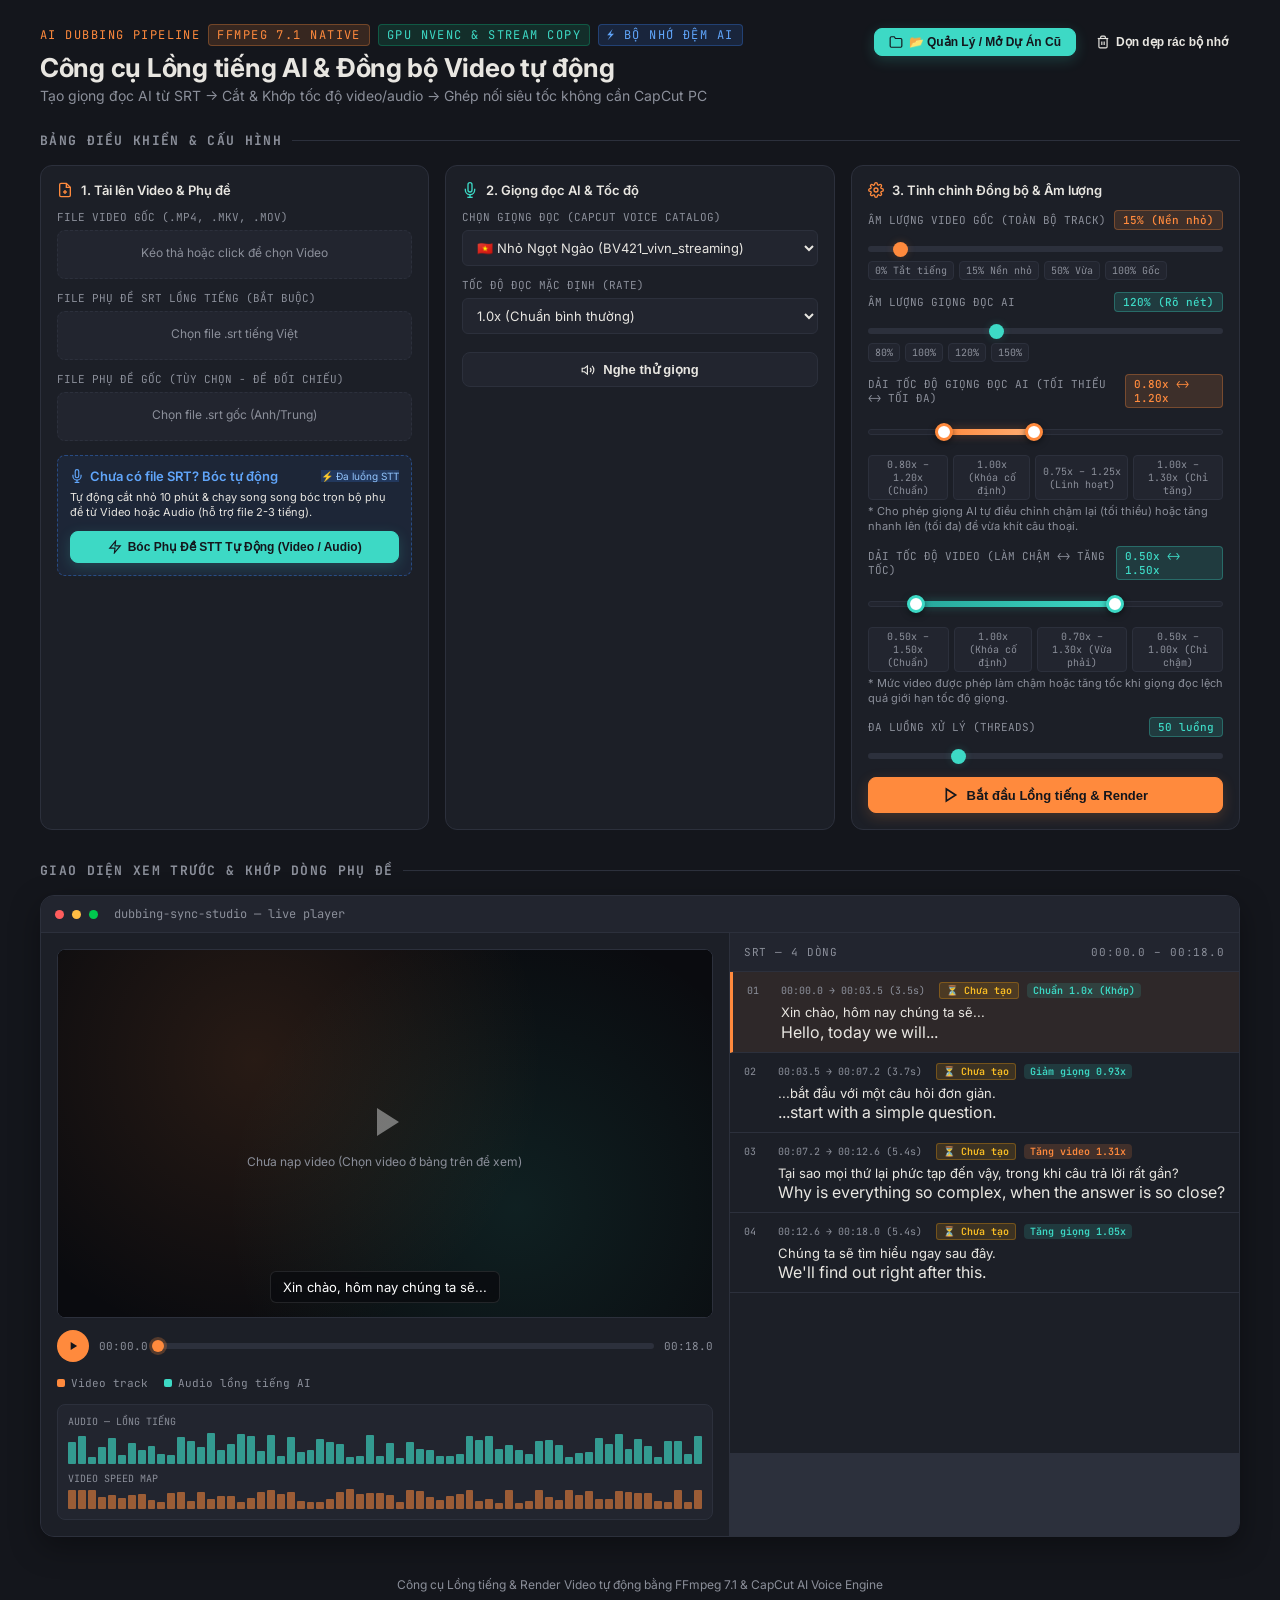
==== static/index.html @ 4c218620 "feat: Add lightweight native executable launcher (AI_Dubbing_Studio.exe) and STT pipeline enhancemen" ====
<!DOCTYPE html>
<html lang="vi">
<head>
  <meta charset="UTF-8">
  <meta name="viewport" content="width=device-width, initial-scale=1.0">
  <title>AI Dubbing & Video Sync Studio — FFmpeg Native</title>
  <link rel="stylesheet" href="/static/style.css">
</head>
<body>
<div class="wrap">

  <!-- HEADER -->
  <header>
    <div style="display: flex; justify-content: space-between; align-items: flex-start; flex-wrap: wrap; gap: 10px;">
      <div>
        <div class="eyebrow">
          <span>AI Dubbing Pipeline</span>
          <span class="badge">FFmpeg 7.1 Native</span>
          <span class="badge" style="background: rgba(16, 185, 129, 0.15); color: var(--teal); border: 1px solid rgba(16, 185, 129, 0.3);">GPU NVENC & Stream Copy</span>
          <span class="badge" id="cacheStatsBadge" style="background: rgba(59, 130, 246, 0.15); color: #60A5FA; border: 1px solid rgba(59, 130, 246, 0.3);">⚡ Bộ nhớ đệm AI</span>
        </div>
        <h1>Công cụ Lồng tiếng AI & Đồng bộ Video tự động</h1>
        <div class="sub">Tạo giọng đọc AI từ SRT → Cắt & Khớp tốc độ video/audio → Ghép nối siêu tốc không cần CapCut PC</div>
      </div>
      <div style="display: flex; align-items: center; gap: 8px; flex-wrap: wrap;">
        <button class="btn btn-teal" id="btnOpenProjects" style="font-size: 12px; padding: 6px 14px; gap: 6px; margin-top: 4px;" title="Xem danh sách các dự án trước đây để mở lại hoặc tiếp tục">
          <svg width="14" height="14" viewBox="0 0 24 24" fill="none" stroke="currentColor" stroke-width="2"><path d="M22 19a2 2 0 0 1-2 2H4a2 2 0 0 1-2-2V5a2 2 0 0 1 2-2h5l2 3h9a2 2 0 0 1 2 2z"></path></svg>
          📂 Quản Lý / Mở Dự Án Cũ
        </button>
        <button class="btn" id="btnCleanup" style="background: var(--surface); border: 1px solid var(--border); font-size: 12px; padding: 6px 12px; gap: 6px; margin-top: 4px;" title="Dọn dẹp các thư mục file âm thanh/video tạm cũ để giải phóng ổ cứng">
          <svg width="14" height="14" viewBox="0 0 24 24" fill="none" stroke="currentColor" stroke-width="2"><polyline points="3 6 5 6 21 6"></polyline><path d="M19 6v14a2 2 0 0 1-2 2H7a2 2 0 0 1-2-2V6m3 0V4a2 2 0 0 1 2-2h4a2 2 0 0 1 2 2v2"></path><line x1="10" y1="11" x2="10" y2="17"></line><line x1="14" y1="11" x2="14" y2="17"></line></svg>
          Dọn dẹp rác bộ nhớ
        </button>
      </div>
    </div>
  </header>


  <!-- CONTROLS GRID -->
  <section>
    <h2>Bảng điều khiển & Cấu hình</h2>
    <div class="control-grid">
      
      <!-- Card 1: Files -->
      <div class="card">
        <div class="card-title">
          <svg width="16" height="16" viewBox="0 0 24 24" fill="none" stroke="var(--amber)" stroke-width="2"><path d="M14 2H6a2 2 0 0 0-2 2v16a2 2 0 0 0 2 2h12a2 2 0 0 0 2-2V8z"></path><polyline points="14 2 14 8 20 8"></polyline><line x1="12" y1="18" x2="12" y2="12"></line><line x1="9" y1="15" x2="15" y2="15"></line></svg>
          1. Tải lên Video & Phụ đề
        </div>
        
        <div class="form-group">
          <label>File Video gốc (.mp4, .mkv, .mov)</label>
          <div class="dropzone" id="videoDropzone">
            <span>Kéo thả hoặc click để chọn Video</span>
            <input type="file" id="videoInput" accept="video/*">
            <div class="file-name" id="videoFileName"></div>
          </div>
        </div>

        <div class="form-group">
          <label>File Phụ đề SRT Lồng tiếng (Bắt buộc)</label>
          <div class="dropzone">
            <span>Chọn file .srt tiếng Việt</span>
            <input type="file" id="srtDubInput" accept=".srt">
            <div class="file-name" id="srtDubFileName"></div>
          </div>
        </div>

        <div class="form-group">
          <label>File Phụ đề Gốc (Tùy chọn - để đối chiếu)</label>
          <div class="dropzone">
            <span>Chọn file .srt gốc (Anh/Trung)</span>
            <input type="file" id="srtOrigInput" accept=".srt">
            <div class="file-name" id="srtOrigFileName"></div>
          </div>
        </div>

        <!-- STT Auto Subtitle Recognition Box -->
        <div style="margin-top: 14px; padding: 12px; border-radius: 8px; background: rgba(59, 130, 246, 0.08); border: 1px dashed rgba(59, 130, 246, 0.4);">
          <div style="display: flex; justify-content: space-between; align-items: center; margin-bottom: 6px;">
            <span style="font-weight: 600; font-size: 13px; color: #60A5FA; display: flex; align-items: center; gap: 6px;">
              <svg width="14" height="14" viewBox="0 0 24 24" fill="none" stroke="currentColor" stroke-width="2"><path d="M12 1a3 3 0 0 0-3 3v8a3 3 0 0 0 6 0V4a3 3 0 0 0-3-3z"></path><path d="M19 10v2a7 7 0 0 1-14 0v-2"></path><line x1="12" y1="19" x2="12" y2="23"></line><line x1="8" y1="23" x2="16" y2="23"></line></svg>
              Chưa có file SRT? Bóc tự động
            </span>
            <span class="badge" style="background: rgba(59, 130, 246, 0.2); color: #93C5FD; font-size: 10px;">⚡ Đa luồng STT</span>
          </div>
          <p style="font-size: 11px; color: var(--text-muted); margin-bottom: 10px; line-height: 1.4;">
            Tự động cắt nhỏ 10 phút & chạy song song bóc trọn bộ phụ đề từ Video hoặc Audio (hỗ trợ file 2-3 tiếng).
          </p>
          <button type="button" class="btn btn-teal btn-block" id="btnOpenSttModal" style="font-size: 12px; padding: 8px 12px; justify-content: center; gap: 6px; font-weight: 600;">
            <svg width="14" height="14" viewBox="0 0 24 24" fill="none" stroke="currentColor" stroke-width="2"><polygon points="13 2 3 14 12 14 11 22 21 10 12 10 13 2"></polygon></svg>
            Bóc Phụ Đề STT Tự Động (Video / Audio)
          </button>
        </div>
      </div>

      <!-- Card 2: Voice & TTS -->
      <div class="card">
        <div class="card-title">
          <svg width="16" height="16" viewBox="0 0 24 24" fill="none" stroke="var(--teal)" stroke-width="2"><path d="M12 1a3 3 0 0 0-3 3v8a3 3 0 0 0 6 0V4a3 3 0 0 0-3-3z"></path><path d="M19 10v2a7 7 0 0 1-14 0v-2"></path><line x1="12" y1="19" x2="12" y2="23"></line><line x1="8" y1="23" x2="16" y2="23"></line></svg>
          2. Giọng đọc AI & Tốc độ
        </div>

        <div class="form-group">
          <label>Chọn Giọng đọc (CapCut Voice Catalog)</label>
          <select id="voiceSelect">
            <option value="BV421_vivn_streaming">🇻🇳 Nhỏ Ngọt Ngào (BV421_vivn_streaming)</option>
            <option value="BV074_streaming">🇻🇳 Cô Gái Hoạt Ngôn (BV074_streaming)</option>
            <option value="vi_female_huong">🇻🇳 Giọng Nữ Phổ Thông (vi_female_huong)</option>
            <option value="BV074_streaming_dsp">🇻🇳 Giọng Bắc (BV074_streaming_dsp)</option>
          </select>
        </div>

        <div class="form-group">
          <label>Tốc độ đọc mặc định (Rate)</label>
          <select id="voiceRateSelect">
            <option value="0.9">0.9x (Chậm)</option>
            <option value="1.0" selected>1.0x (Chuẩn bình thường)</option>
            <option value="1.1">1.1x (Hơi nhanh)</option>
            <option value="1.2">1.2x (Nhanh)</option>
            <option value="1.3">1.3x (Rất nhanh)</option>
          </select>
        </div>

        <div class="form-group" style="margin-top: 18px;">
          <button class="btn btn-block" id="btnPreviewVoice">
            <svg width="14" height="14" viewBox="0 0 24 24" fill="none" stroke="currentColor" stroke-width="2"><polygon points="11 5 6 9 2 9 2 15 6 15 11 19 11 5"></polygon><path d="M19.07 4.93a10 10 0 0 1 0 14.14M15.54 8.46a5 5 0 0 1 0 7.07"></path></svg>
            Nghe thử giọng
          </button>
        </div>
      </div>

      <!-- Card 3: Sync Tuning & Actions -->
      <div class="card">
        <div class="card-title">
          <svg width="16" height="16" viewBox="0 0 24 24" fill="none" stroke="var(--amber)" stroke-width="2"><circle cx="12" cy="12" r="3"></circle><path d="M19.4 15a1.65 1.65 0 0 0 .33 1.82l.06.06a2 2 0 0 1 0 2.83 2 2 0 0 1-2.83 0l-.06-.06a1.65 1.65 0 0 0-1.82-.33 1.65 1.65 0 0 0-1 1.51V21a2 2 0 0 1-2 2 2 2 0 0 1-2-2v-.09A1.65 1.65 0 0 0 9 19.4a1.65 1.65 0 0 0-1.82.33l-.06.06a2 2 0 0 1-2.83 0 2 2 0 0 1 0-2.83l.06-.06a1.65 1.65 0 0 0 .33-1.82 1.65 1.65 0 0 0-1.51-1H3a2 2 0 0 1-2-2 2 2 0 0 1 2-2h.09A1.65 1.65 0 0 0 4.6 9a1.65 1.65 0 0 0-.33-1.82l-.06-.06a2 2 0 0 1 0-2.83 2 2 0 0 1 2.83 0l.06.06a1.65 1.65 0 0 0 1.82.33H9a1.65 1.65 0 0 0 1-1.51V3a2 2 0 0 1 2-2 2 2 0 0 1 2 2v.09a1.65 1.65 0 0 0 1 1.51 1.65 1.65 0 0 0 1.82-.33l.06-.06a2 2 0 0 1 2.83 0 2 2 0 0 1 0 2.83l-.06.06a1.65 1.65 0 0 0-.33 1.82V9a1.65 1.65 0 0 0 1.51 1H21a2 2 0 0 1 2 2 2 2 0 0 1-2 2h-.09a1.65 1.65 0 0 0-1.51 1z"></path></svg>
          3. Tinh chỉnh Đồng bộ & Âm lượng
        </div>

        <!-- Slider 1: Global Original Video Volume -->
        <div class="slider-group">
          <div class="slider-header">
            <label>Âm lượng Video Gốc (Toàn bộ track)</label>
            <span id="origVolBadge" class="slider-badge badge-amber">15% (Nhạc nền)</span>
          </div>
          <input type="range" id="origVolSlider" class="slider-input" min="0" max="200" value="15" step="1">
          <div class="quick-presets">
            <button type="button" class="preset-btn" data-target="orig" data-val="0">0% Tắt tiếng</button>
            <button type="button" class="preset-btn" data-target="orig" data-val="15">15% Nền nhỏ</button>
            <button type="button" class="preset-btn" data-target="orig" data-val="50">50% Vừa</button>
            <button type="button" class="preset-btn" data-target="orig" data-val="100">100% Gốc</button>
          </div>
        </div>

        <!-- Slider 2: AI Dubbing Volume -->
        <div class="slider-group">
          <div class="slider-header">
            <label>Âm lượng Giọng đọc AI</label>
            <span id="dubVolBadge" class="slider-badge badge-teal">120% (Rõ nét)</span>
          </div>
          <input type="range" id="dubVolSlider" class="slider-input slider-teal" min="20" max="300" value="120" step="5">
          <div class="quick-presets">
            <button type="button" class="preset-btn" data-target="dub" data-val="80">80%</button>
            <button type="button" class="preset-btn" data-target="dub" data-val="100">100%</button>
            <button type="button" class="preset-btn" data-target="dub" data-val="120">120%</button>
            <button type="button" class="preset-btn" data-target="dub" data-val="150">150%</button>
          </div>
        </div>

        <!-- Dual Slider 1: AI Audio Speed Range -->
        <div class="slider-group" style="margin-top: 8px;">
          <div class="slider-header">
            <label>Dải Tốc độ Giọng đọc AI (Tối thiểu ⟷ Tối đa)</label>
            <span id="audioSpeedRangeBadge" class="slider-badge badge-amber">0.80x ⟷ 1.20x</span>
          </div>
          <div class="dual-range-wrapper">
            <div class="dual-range-track"></div>
            <div class="dual-range-highlight" id="audioRangeHighlight"></div>
            <input type="range" id="minAudioSpeedSlider" class="dual-range-thumb" min="0.50" max="2.00" value="0.80" step="0.05">
            <input type="range" id="maxAudioSpeedSlider" class="dual-range-thumb" min="0.50" max="2.00" value="1.20" step="0.05">
          </div>
          <div class="quick-presets">
            <button type="button" class="preset-btn" data-target="audiorange" data-min="0.80" data-max="1.20">0.80x – 1.20x (Chuẩn)</button>
            <button type="button" class="preset-btn" data-target="audiorange" data-min="1.00" data-max="1.00">1.00x (Khóa cố định)</button>
            <button type="button" class="preset-btn" data-target="audiorange" data-min="0.75" data-max="1.25">0.75x – 1.25x (Linh hoạt)</button>
            <button type="button" class="preset-btn" data-target="audiorange" data-min="1.00" data-max="1.30">1.00x – 1.30x (Chỉ tăng)</button>
          </div>
          <div style="font-size: 11px; color: var(--muted); margin-top: 4px; line-height: 1.35;">
            * Cho phép giọng AI tự điều chỉnh chậm lại (tối thiểu) hoặc tăng nhanh lên (tối đa) để vừa khít câu thoại.
          </div>
        </div>

        <!-- Dual Slider 2: Video Speed Range -->
        <div class="slider-group" style="margin-top: 8px;">
          <div class="slider-header">
            <label>Dải Tốc độ Video (Làm chậm ⟷ Tăng tốc)</label>
            <span id="videoSpeedRangeBadge" class="slider-badge badge-teal">0.50x ⟷ 1.50x</span>
          </div>
          <div class="dual-range-wrapper">
            <div class="dual-range-track"></div>
            <div class="dual-range-highlight teal" id="videoRangeHighlight"></div>
            <input type="range" id="minVideoSpeedSlider" class="dual-range-thumb slider-teal" min="0.30" max="2.00" value="0.50" step="0.05">
            <input type="range" id="maxVideoSpeedSlider" class="dual-range-thumb slider-teal" min="0.30" max="2.00" value="1.50" step="0.05">
          </div>
          <div class="quick-presets">
            <button type="button" class="preset-btn" data-target="videorange" data-min="0.50" data-max="1.50">0.50x – 1.50x (Chuẩn)</button>
            <button type="button" class="preset-btn" data-target="videorange" data-min="1.00" data-max="1.00">1.00x (Khóa cố định)</button>
            <button type="button" class="preset-btn" data-target="videorange" data-min="0.70" data-max="1.30">0.70x – 1.30x (Vừa phải)</button>
            <button type="button" class="preset-btn" data-target="videorange" data-min="0.50" data-max="1.00">0.50x – 1.00x (Chỉ chậm)</button>
          </div>
          <div style="font-size: 11px; color: var(--muted); margin-top: 4px; line-height: 1.35;">
            * Mức video được phép làm chậm hoặc tăng tốc khi giọng đọc lệch quá giới hạn tốc độ giọng.
          </div>
        </div>

        <!-- Threads Slider -->
        <div class="slider-group" style="margin-top: 8px;">
          <div class="slider-header">
            <label>Đa luồng xử lý (Threads)</label>
            <span id="threadsValue" class="slider-badge badge-teal">50 luồng</span>
          </div>
          <input type="range" id="threadsSlider" class="slider-input slider-teal" min="1" max="200" value="50" step="1">
        </div>

        <div class="form-group" style="margin-top: 14px;">
          <button class="btn btn-primary btn-block" id="btnStartDubbing">
            <svg width="16" height="16" viewBox="0 0 24 24" fill="none" stroke="currentColor" stroke-width="2.5"><polygon points="5 3 19 12 5 21 5 3"></polygon></svg>
            Bắt đầu Lồng tiếng & Render
          </button>
        </div>
      </div>

    </div>
  </section>

  <!-- MOCKUP / LIVE PREVIEW APP -->
  <section>
    <h2>Giao diện Xem trước & Khớp dòng phụ đề</h2>

    <!-- CACHE ALERT BANNER -->
    <div class="cache-alert-banner" id="cacheAlertBanner" style="display: none;">
      <div class="cache-alert-icon">⚡</div>
      <div class="cache-alert-content">
        <div class="cache-alert-title" id="cacheAlertTitle">Đã tìm thấy âm thanh có sẵn trong Bộ nhớ đệm!</div>
        <div class="cache-alert-desc" id="cacheAlertDesc">Đã có 0 / 0 câu có sẵn âm thanh. Quá trình tạo giọng sẽ tự động tái sử dụng trong 0s.</div>
      </div>
    </div>

    <div class="app">
      <div class="app-bar">
        <div class="app-bar-left">
          <div class="dot" style="background:#FF5D5D"></div>
          <div class="dot" style="background:#FFBD44"></div>
          <div class="dot" style="background:#00CA4E"></div>
          <div class="app-title">dubbing-sync-studio — live player</div>
        </div>
      </div>

      <div class="layout">
        
        <!-- VIDEO PANE -->
        <div class="video-pane">
          <div class="screen">
            <video id="mainVideo" playsinline></video>
            <div class="placeholder" id="videoPlaceholder">
              <svg viewBox="0 0 24 24"><path d="M8 5v14l11-7z"/></svg>
              <span>Chưa nạp video (Chọn video ở bảng trên để xem)</span>
            </div>
            <div class="caption" id="captionBox" style="display:none;">
              <span id="captionText"></span>
            </div>
          </div>

          <div class="transport">
            <button class="playbtn" id="playBtn">
              <svg id="playIcon" viewBox="0 0 24 24"><path d="M8 5v14l11-7z"/></svg>
            </button>
            <span class="tc" id="curTimeText">00:00.0</span>
            <div class="tbar" id="tbar">
              <div class="fill" id="tbarFill"></div>
              <div class="knob" id="tbarKnob"></div>
            </div>
            <span class="tc" id="totalTimeText">00:18.0</span>
          </div>

          <div class="track-legend">
            <div class="lg"><span class="sw" style="background:var(--amber)"></span> Video track</div>
            <div class="lg"><span class="sw" style="background:var(--teal)"></span> Audio lồng tiếng AI</div>
          </div>

          <div class="waveform">
            <div class="lbl">AUDIO — LỒNG TIẾNG</div>
            <div class="row" id="waveA"></div>
            <div class="lbl" style="margin-top:8px">VIDEO SPEED MAP</div>
            <div class="rowv" id="waveV"></div>
          </div>
        </div>

        <!-- SRT PANE -->
        <div class="srt-pane">
          <div class="srt-head">
            <span class="lbl" id="srtCountLabel">SRT — 0 DÒNG</span>
            <span class="lbl" id="rangeIndicator">00:00 – 00:00</span>
          </div>
          <div class="srt-list" id="srtList"></div>
        </div>

      </div>
    </div>
  </section>

  <!-- PROJECTS MANAGEMENT MODAL -->
  <div class="modal-backdrop" id="projectsModalBackdrop">
    <div class="modal-box projects-modal">
      <div class="modal-header">
        <div class="modal-title">📂 Quản Lý & Mở Lại Dự Án Cũ</div>
        <div class="modal-sub" style="color: var(--muted); font-size: 13px; margin-top: 4px;">
          Chọn dự án đã từng tải lên để mở lại video, phụ đề và tận dụng các câu âm thanh đã tạo sẵn trong Cache
        </div>
      </div>

      <div class="projects-list" id="projectsList">
        <div style="text-align: center; color: var(--muted); padding: 30px;">Đang tải danh sách dự án...</div>
      </div>

      <div class="modal-actions" style="margin-top: 10px;">
        <button class="btn" id="btnCloseProjectsModal">Đóng Cửa Sổ</button>
      </div>
    </div>
  </div>

  <!-- MODAL PROGRESS OVERLAY -->
  <div class="modal-backdrop" id="modalBackdrop">
    <div class="modal-box">
      <div class="modal-header">
        <div class="modal-title" id="modalTitle">Đang xử lý lồng tiếng...</div>
      </div>
      
      <div class="progress-bar-container">
        <div class="progress-bar-fill" id="progressBarFill"></div>
      </div>
      
      <div class="status-msg" id="statusMsg">Đang chuẩn bị các tiến trình FFmpeg...</div>
      
      <!-- LIVE RENDER STATS HUD -->
      <div class="render-stats-hud" id="renderStatsHud" style="display: none;">
        <div class="stat-pill"><span class="stat-label">Khung hình:</span> <b id="hudFrames">0</b></div>
        <div class="stat-pill"><span class="stat-label">Tốc độ:</span> <b id="hudFps">0 fps</b></div>
        <div class="stat-pill"><span class="stat-label">Thời gian:</span> <b id="hudTime">00:00 / 00:00</b></div>
        <div class="stat-pill"><span class="stat-label">Dải video:</span> <b id="hudSlices">0 dải</b></div>
      </div>
      
      <div class="log-box" id="logBox"></div>

      <!-- FAILED SENTENCES REVIEW & RETRY CONTAINER -->
      <div class="failed-review-container" id="failedReviewContainer" style="display: none;">
        <div class="failed-review-header">
          <div class="failed-badge-tag">⚠️ Cần xử lý <span id="failedCountBadge">0</span> câu bị lỗi</div>
          <div class="failed-review-desc">Các câu dưới đây bị CapCut từ chối (do từ nhạy cảm hoặc nghẽn mạng). Bạn có thể sửa trực tiếp câu từ và bấm tạo lại.</div>
        </div>
        
        <div class="failed-list" id="failedList"></div>
        
        <div class="failed-actions-bar">
          <button class="btn btn-teal btn-sm" id="btnRetryAllFailed">
            <svg width="14" height="14" viewBox="0 0 24 24" fill="none" stroke="currentColor" stroke-width="2"><polyline points="23 4 23 10 17 10"></polyline><polyline points="1 20 1 14 7 14"></polyline><path d="M3.51 9a9 9 0 0 1 14.85-3.36L23 10M1 14l4.64 4.36A9 9 0 0 0 20.49 15"></path></svg>
            Thử tạo lại tất cả câu lỗi
          </button>
          <button class="btn btn-outline btn-sm" id="btnSkipFailedAndRender">
            <svg width="14" height="14" viewBox="0 0 24 24" fill="none" stroke="currentColor" stroke-width="2"><polygon points="5 4 15 12 5 20 5 4"></polygon><line x1="19" y1="5" x2="19" y2="19"></line></svg>
            Bỏ qua & Tiếp tục Render Video
          </button>
        </div>
      </div>

      <div class="modal-actions">
        <button class="btn btn-teal" id="btnOpenVideo" style="display: none;">
          <svg width="14" height="14" viewBox="0 0 24 24" fill="none" stroke="currentColor" stroke-width="2"><polygon points="5 3 19 12 5 21 5 3"></polygon></svg>
          Mở Video Bằng Player
        </button>
        <button class="btn btn-primary" id="btnOpenFolder" style="display: none;">
          <svg width="14" height="14" viewBox="0 0 24 24" fill="none" stroke="currentColor" stroke-width="2"><path d="M22 19a2 2 0 0 1-2 2H4a2 2 0 0 1-2-2V5a2 2 0 0 1 2-2h5l2 3h9a2 2 0 0 1 2 2z"></path></svg>
          Mở Thư Mục Chứa File
        </button>
        <button class="btn btn-outline" id="btnDownloadResult" style="display: none;">
          <svg width="14" height="14" viewBox="0 0 24 24" fill="none" stroke="currentColor" stroke-width="2"><path d="M21 15v4a2 2 0 0 1-2 2H5a2 2 0 0 1-2-2v-4"></path><polyline points="7 10 12 15 17 10"></polyline><line x1="12" y1="15" x2="12" y2="3"></line></svg>
          Tải Video MP4
        </button>
        <button class="btn btn-outline" id="btnDownloadSrt" style="display: none;">
          <svg width="14" height="14" viewBox="0 0 24 24" fill="none" stroke="currentColor" stroke-width="2"><path d="M14 2H6a2 2 0 0 0-2 2v16a2 2 0 0 0 2 2h12a2 2 0 0 0 2-2V8z"></path><polyline points="14 2 14 8 20 8"></polyline><line x1="16" y1="13" x2="8" y2="13"></line><line x1="16" y1="17" x2="8" y2="17"></line></svg>
          Tải Sub SRT
        </button>
        <button class="btn" id="btnModalClose">Đóng Cửa Sổ</button>
      </div>
    </div>
  </div>

  <!-- STT MODAL POPUP -->
  <div class="modal-backdrop" id="sttModalBackdrop" style="display: none;">
    <div class="modal" style="max-width: 620px;">
      <div class="modal-title" style="display: flex; justify-content: space-between; align-items: center;">
        <span style="display: flex; align-items: center; gap: 8px;">
          <svg width="20" height="20" viewBox="0 0 24 24" fill="none" stroke="#60A5FA" stroke-width="2"><path d="M12 1a3 3 0 0 0-3 3v8a3 3 0 0 0 6 0V4a3 3 0 0 0-3-3z"></path><path d="M19 10v2a7 7 0 0 1-14 0v-2"></path><line x1="12" y1="19" x2="12" y2="23"></line><line x1="8" y1="23" x2="16" y2="23"></line></svg>
          Nhận Dạng Giọng Nói & Tự Động Bóc Phụ Đề (STT)
        </span>
        <button type="button" class="btn btn-sm" id="btnSttModalCloseX" style="padding: 4px 8px; font-size: 14px; background: transparent; border: none; color: var(--text-muted); cursor: pointer;">✕</button>
      </div>

      <div style="font-size: 12px; color: var(--text-muted); margin-bottom: 16px; line-height: 1.5;">
        Hệ thống tự động sử dụng <b>FFmpeg cắt phân đoạn 10 phút</b> và <b>xử lý song song đa luồng</b> qua CapCut Cloud ASR. Hỗ trợ mọi file video/audio dài 2–3 tiếng mà không bị lỗi hay tràn bộ nhớ.
      </div>

      <div class="form-group">
        <label>Chọn File Video (.mp4, .mkv, .mov) hoặc Âm thanh (.mp3, .wav, .m4a)</label>
        <div class="dropzone" id="sttDropzone" style="padding: 20px 14px;">
          <span id="sttDropzoneText">Kéo thả hoặc click để chọn File cần bóc phụ đề</span>
          <input type="file" id="sttFileInput" accept="audio/*,video/*">
          <div class="file-name" id="sttFileName" style="display: none; margin-top: 8px; color: var(--teal); font-weight: 600;"></div>
        </div>
      </div>

      <div style="display: grid; grid-template-columns: 1fr 1fr 1fr; gap: 10px; margin-bottom: 16px;">
        <div class="form-group" style="margin-bottom: 0;">
          <label>Ngôn ngữ giọng nói</label>
          <select id="sttLangSelect" style="width: 100%; padding: 8px 10px; border-radius: 6px; background: var(--surface); border: 1px solid var(--border); color: var(--text);">
            <option value="vi-VN" selected>🇻🇳 Tiếng Việt</option>
            <option value="zh-Hans">🇨🇳 Tiếng Trung</option>
            <option value="en-US">🇺🇸 Tiếng Anh</option>
            <option value="ja-JP">🇯🇵 Tiếng Nhật</option>
            <option value="ko-KR">🇰🇷 Tiếng Hàn</option>
            <option value="th-TH">🇹🇭 Tiếng Thái</option>
          </select>
        </div>

        <div class="form-group" style="margin-bottom: 0;">
          <label>Số luồng chạy song song</label>
          <select id="sttConcurrencySelect" style="width: 100%; padding: 8px 10px; border-radius: 6px; background: var(--surface); border: 1px solid var(--border); color: var(--text);">
            <option value="1">1 luồng (Tuần tự)</option>
            <option value="2">2 luồng</option>
            <option value="3" selected>3 luồng (Khuyên dùng)</option>
            <option value="4">4 luồng (Nhanh)</option>
            <option value="5">5 luồng (Rất nhanh)</option>
            <option value="8">8 luồng (Siêu tốc)</option>
            <option value="10">10 luồng (Tối đa)</option>
          </select>
        </div>

        <div class="form-group" style="margin-bottom: 0;">
          <label>Dịch phụ đề</label>
          <div style="display: flex; align-items: center; gap: 8px; height: 38px;">
            <input type="checkbox" id="sttUseTranslation" style="width: 16px; height: 16px; cursor: pointer;">
            <label for="sttUseTranslation" style="margin: 0; font-weight: normal; cursor: pointer; font-size: 13px;">Dịch sang TV</label>
          </div>
        </div>
      </div>

      <!-- STT Progress Box -->
      <div id="sttProgressContainer" style="display: none; margin-top: 14px; padding: 14px; border-radius: 8px; background: rgba(15, 23, 42, 0.6); border: 1px solid rgba(59, 130, 246, 0.3);">
        <div style="display: flex; justify-content: space-between; align-items: center; margin-bottom: 8px;">
          <span style="font-size: 12px; font-weight: 600; color: #93C5FD;" id="sttProgressMessage">Đang xử lý...</span>
          <span style="font-size: 12px; font-weight: 700; color: #60A5FA;" id="sttProgressPercent">0%</span>
        </div>
        <div class="progress-bar-container" style="height: 8px; border-radius: 4px; background: rgba(255, 255, 255, 0.1); overflow: hidden;">
          <div id="sttProgressBar" style="width: 0%; height: 100%; background: linear-gradient(90deg, #3B82F6, #10B981); transition: width 0.3s ease;"></div>
        </div>
      </div>

      <!-- STT Result Actions -->
      <div id="sttResultBox" style="display: none; margin-top: 14px; padding: 12px; border-radius: 8px; background: rgba(16, 185, 129, 0.1); border: 1px solid rgba(16, 185, 129, 0.3);">
        <div style="color: var(--teal); font-weight: 600; font-size: 13px; margin-bottom: 4px;" id="sttResultSummary">
          ✓ Bóc phụ đề thành công!
        </div>
        <div style="font-size: 11px; color: var(--text-muted);">
          Đã tạo file phụ đề SRT hoàn chỉnh với mốc thời gian chính xác từng câu.
        </div>
      </div>

      <div class="modal-actions" style="margin-top: 20px; display: flex; gap: 10px; justify-content: flex-end;">
        <button class="btn" id="btnSttModalCancel">Đóng</button>
        <button class="btn btn-teal" id="btnSttStartAction" style="font-weight: 600; gap: 6px;">
          <svg width="14" height="14" viewBox="0 0 24 24" fill="none" stroke="currentColor" stroke-width="2"><polygon points="5 3 19 12 5 21 5 3"></polygon></svg>
          Bắt Đầu Bóc Phụ Đề
        </button>
        <button class="btn btn-primary" id="btnSttApplyToProject" style="display: none; font-weight: 600; gap: 6px;">
          <svg width="14" height="14" viewBox="0 0 24 24" fill="none" stroke="currentColor" stroke-width="2"><polyline points="20 6 9 17 4 12"></polyline></svg>
          Áp Dụng Vào Dự Án Ngay
        </button>
      </div>
    </div>
  </div>

  <!-- FLOATING STATUS PILL (When modal is closed during processing) -->
  <div class="floating-job-pill" id="floatingJobPill" style="display: none;">
    <div class="spinner-small" id="floatingSpinner"></div>
    <div class="floating-job-info">
      <span class="floating-job-title" id="floatingJobTitle">Đang xử lý lồng tiếng...</span>
      <span class="floating-job-pct" id="floatingJobPct">0%</span>
    </div>
    <button class="btn btn-sm btn-primary" id="btnOpenModalFromFloating">Mở Lại Bảng Tiến Độ</button>
  </div>

  <footer>Công cụ Lồng tiếng & Render Video tự động bằng FFmpeg 7.1 & CapCut AI Voice Engine</footer>
</div>

<script src="/static/app.js"></script>
</body>
</html>
---- static/style.css ----
@import url('https://fonts.googleapis.com/css2?family=Inter:wght@400;500;600;700&family=JetBrains+Mono:wght@400;500;600&display=swap');

:root {
  --bg: #14161C;
  --panel: #1C1F27;
  --panel-2: #22252F;
  --panel-hover: #2A2E3B;
  --line: #2C303C;
  --text: #E8E6E1;
  --muted: #8B8F9A;
  --amber: #FF8A3D;
  --amber-glow: rgba(255, 138, 61, 0.2);
  --teal: #3DD9C5;
  --teal-glow: rgba(61, 217, 197, 0.2);
  --red: #FF5D5D;
  --green: #00CA4E;
  --blue: #3E8BFF;
}

* {
  box-sizing: border-box;
  margin: 0;
  padding: 0;
}

body {
  background: var(--bg);
  color: var(--text);
  font-family: 'Inter', sans-serif;
  padding: 24px 20px 80px;
  -webkit-font-smoothing: antialiased;
}

.wrap {
  max-width: 1200px;
  margin: 0 auto;
}

/* HEADER */
header {
  margin-bottom: 28px;
}
.eyebrow {
  font-family: 'JetBrains Mono', monospace;
  font-size: 12px;
  letter-spacing: 0.12em;
  color: var(--amber);
  text-transform: uppercase;
  margin-bottom: 6px;
  display: flex;
  align-items: center;
  gap: 8px;
}
.eyebrow .badge {
  background: rgba(255, 138, 61, 0.15);
  padding: 2px 8px;
  border-radius: 4px;
  border: 1px solid rgba(255, 138, 61, 0.3);
}
h1 {
  font-size: 26px;
  font-weight: 700;
  letter-spacing: -0.01em;
}
.sub {
  color: var(--muted);
  font-size: 14px;
  margin-top: 4px;
}

/* SECTIONS */
section {
  margin-bottom: 32px;
}
h2 {
  font-size: 13px;
  font-family: 'JetBrains Mono', monospace;
  letter-spacing: 0.1em;
  text-transform: uppercase;
  color: var(--muted);
  margin-bottom: 16px;
  display: flex;
  align-items: center;
  gap: 10px;
}
h2::after {
  content: '';
  flex: 1;
  height: 1px;
  background: var(--line);
}

/* PIPELINE FLOW */
.flow {
  display: flex;
  align-items: stretch;
  gap: 0;
  overflow-x: auto;
  padding-bottom: 8px;
}
.flow::-webkit-scrollbar {
  height: 6px;
}
.flow::-webkit-scrollbar-thumb {
  background: var(--line);
  border-radius: 3px;
}
.fstep {
  background: var(--panel);
  border: 1px solid var(--line);
  border-radius: 10px;
  padding: 14px 16px;
  min-width: 156px;
  flex-shrink: 0;
}
.fstep .n {
  font-family: 'JetBrains Mono', monospace;
  font-size: 11px;
  color: var(--amber);
  margin-bottom: 6px;
}
.fstep .t {
  font-size: 13px;
  font-weight: 600;
  margin-bottom: 4px;
}
.fstep .d {
  font-size: 11px;
  color: var(--muted);
  line-height: 1.35;
}
.fstep.branch {
  border-color: var(--teal);
}
.fstep.branch .n {
  color: var(--teal);
}
.arrow {
  display: flex;
  align-items: center;
  justify-content: center;
  min-width: 28px;
  color: var(--line);
  font-size: 16px;
}
.branch-group {
  display: flex;
  flex-direction: column;
  gap: 6px;
  justify-content: center;
  min-width: 160px;
}

/* CONTROL PANEL CARDS */
.control-grid {
  display: grid;
  grid-template-columns: repeat(auto-fit, minmax(280px, 1fr));
  gap: 16px;
  margin-bottom: 24px;
}
.card {
  background: var(--panel);
  border: 1px solid var(--line);
  border-radius: 12px;
  padding: 16px;
}
.card-title {
  font-size: 13px;
  font-weight: 600;
  color: var(--text);
  margin-bottom: 12px;
  display: flex;
  align-items: center;
  gap: 8px;
}
.dropzone {
  border: 1px dashed var(--line);
  border-radius: 8px;
  padding: 14px;
  text-align: center;
  background: var(--panel-2);
  cursor: pointer;
  transition: all 0.2s ease;
  font-size: 12px;
  color: var(--muted);
  position: relative;
}
.dropzone:hover, .dropzone.dragover {
  border-color: var(--amber);
  background: rgba(255, 138, 61, 0.05);
  color: var(--text);
}
.dropzone input {
  position: absolute;
  inset: 0;
  opacity: 0;
  cursor: pointer;
}
.dropzone .file-name {
  color: var(--teal);
  font-weight: 600;
  margin-top: 4px;
  word-break: break-all;
}

/* FORM CONTROLS */
.form-group {
  margin-bottom: 12px;
}
.form-group:last-child {
  margin-bottom: 0;
}
label {
  display: block;
  font-size: 11px;
  font-family: 'JetBrains Mono', monospace;
  color: var(--muted);
  margin-bottom: 6px;
  text-transform: uppercase;
}
select, input[type="text"], input[type="number"] {
  width: 100%;
  background: var(--panel-2);
  border: 1px solid var(--line);
  color: var(--text);
  padding: 8px 10px;
  border-radius: 6px;
  font-family: 'Inter', sans-serif;
  font-size: 13px;
  outline: none;
  transition: border-color 0.2s;
}
select:focus, input[type="text"]:focus, input[type="number"]:focus {
  border-color: var(--amber);
}
.row-inputs {
  display: flex;
  gap: 10px;
}
.row-inputs > div {
  flex: 1;
}

/* RANGE SLIDERS & BADGES */
.slider-group {
  margin-bottom: 12px;
}
.slider-header {
  display: flex;
  justify-content: space-between;
  align-items: center;
  margin-bottom: 6px;
}
.slider-header label {
  margin-bottom: 0;
}
.slider-badge {
  font-family: 'JetBrains Mono', monospace;
  font-size: 11px;
  padding: 2px 8px;
  border-radius: 4px;
  font-weight: 500;
}
.badge-amber {
  background: rgba(255, 138, 61, 0.15);
  color: var(--amber);
  border: 1px solid rgba(255, 138, 61, 0.3);
}
.badge-teal {
  background: rgba(61, 217, 197, 0.15);
  color: var(--teal);
  border: 1px solid rgba(61, 217, 197, 0.3);
}
.slider-input {
  width: 100%;
  height: 6px;
  border-radius: 3px;
  outline: none;
  background: var(--line);
  cursor: pointer;
  -webkit-appearance: none;
  appearance: none;
}
.slider-input::-webkit-slider-thumb {
  -webkit-appearance: none;
  appearance: none;
  width: 15px;
  height: 15px;
  border-radius: 50%;
  background: var(--amber);
  cursor: pointer;
  box-shadow: 0 0 8px var(--amber-glow);
  transition: transform 0.1s ease;
}
.slider-input::-webkit-slider-thumb:hover {
  transform: scale(1.2);
}
.slider-input.slider-teal::-webkit-slider-thumb {
  background: var(--teal);
  box-shadow: 0 0 8px var(--teal-glow);
}
.quick-presets {
  display: flex;
  gap: 5px;
  margin-top: 5px;
}
.preset-btn {
  background: var(--panel-2);
  border: 1px solid var(--line);
  color: var(--muted);
  font-size: 10px;
  font-family: 'JetBrains Mono', monospace;
  padding: 2px 6px;
  border-radius: 4px;
  cursor: pointer;
  transition: all 0.15s ease;
}
.preset-btn:hover {
  color: var(--text);
  border-color: var(--amber);
}

/* BUTTONS */
.btn {
  background: var(--panel-2);
  border: 1px solid var(--line);
  color: var(--text);
  padding: 9px 14px;
  border-radius: 8px;
  font-size: 13px;
  font-weight: 600;
  cursor: pointer;
  display: inline-flex;
  align-items: center;
  justify-content: center;
  gap: 8px;
  transition: all 0.2s ease;
}
.btn:hover {
  background: var(--panel-hover);
  border-color: var(--muted);
}
.btn-primary {
  background: var(--amber);
  color: #14161C;
  border-color: var(--amber);
  box-shadow: 0 4px 14px var(--amber-glow);
}
.btn-primary:hover {
  background: #ff9b57;
  border-color: #ff9b57;
  box-shadow: 0 6px 20px rgba(255, 138, 61, 0.4);
}
.btn-teal {
  background: var(--teal);
  color: #14161C;
  border-color: var(--teal);
  box-shadow: 0 4px 14px var(--teal-glow);
}
.btn-teal:hover {
  background: #5be0ce;
}
.btn-block {
  width: 100%;
}
.btn:disabled {
  opacity: 0.5;
  cursor: not-allowed;
}

/* APP MAIN CONTAINER */
.app {
  background: var(--panel);
  border: 1px solid var(--line);
  border-radius: 14px;
  overflow: hidden;
  box-shadow: 0 10px 30px rgba(0, 0, 0, 0.35);
}
.app-bar {
  display: flex;
  align-items: center;
  justify-content: space-between;
  padding: 10px 14px;
  border-bottom: 1px solid var(--line);
  background: var(--panel-2);
}
.app-bar-left {
  display: flex;
  align-items: center;
  gap: 8px;
}
.dot {
  width: 9px;
  height: 9px;
  border-radius: 50%;
}
.app-title {
  margin-left: 8px;
  font-family: 'JetBrains Mono', monospace;
  font-size: 12px;
  color: var(--muted);
}

.layout {
  display: grid;
  grid-template-columns: 1.35fr 1fr;
  gap: 1px;
  background: var(--line);
}
@media (max-width: 860px) {
  .layout {
    grid-template-columns: 1fr;
  }
}

/* VIDEO PANE */
.video-pane {
  background: var(--panel);
  padding: 16px;
}
.screen {
  background: #000;
  aspect-ratio: 16/9;
  border-radius: 8px;
  position: relative;
  overflow: hidden;
  border: 1px solid var(--line);
}
video#mainVideo {
  width: 100%;
  height: 100%;
  object-fit: contain;
  display: block;
}
.screen .placeholder {
  position: absolute;
  inset: 0;
  background: radial-gradient(circle at 30% 30%, rgba(255, 138, 61, 0.12), transparent 55%),
              radial-gradient(circle at 70% 70%, rgba(61, 217, 197, 0.10), transparent 55%),
              #0A0B0F;
  display: flex;
  flex-direction: column;
  align-items: center;
  justify-content: center;
  gap: 8px;
  color: var(--muted);
  font-size: 12px;
}
.screen .placeholder svg {
  opacity: 0.4;
  width: 48px;
  height: 48px;
  fill: #fff;
}
.screen .caption {
  position: absolute;
  bottom: 14px;
  left: 0;
  right: 0;
  text-align: center;
  font-size: 13px;
  padding: 0 20px;
  pointer-events: none;
}
.screen .caption span {
  background: rgba(10, 11, 15, 0.82);
  backdrop-filter: blur(4px);
  padding: 6px 12px;
  border-radius: 6px;
  color: #fff;
  line-height: 1.4;
  border: 1px solid rgba(255, 255, 255, 0.1);
  display: inline-block;
  max-width: 90%;
}

/* TRANSPORT BAR */
.transport {
  display: flex;
  align-items: center;
  gap: 10px;
  margin-top: 12px;
}
.tbar {
  flex: 1;
  height: 6px;
  background: var(--line);
  border-radius: 3px;
  position: relative;
  cursor: pointer;
}
.tbar .fill {
  position: absolute;
  left: 0;
  top: 0;
  bottom: 0;
  background: var(--amber);
  border-radius: 3px;
  width: 0%;
}
.tbar .knob {
  position: absolute;
  top: 50%;
  width: 12px;
  height: 12px;
  background: var(--amber);
  border-radius: 50%;
  transform: translate(-50%, -50%);
  left: 0%;
  box-shadow: 0 0 0 3px rgba(255, 138, 61, 0.25);
  transition: transform 0.1s;
}
.tc {
  font-family: 'JetBrains Mono', monospace;
  font-size: 11px;
  color: var(--muted);
  white-space: nowrap;
}
.playbtn {
  width: 32px;
  height: 32px;
  border-radius: 50%;
  background: var(--amber);
  border: none;
  display: flex;
  align-items: center;
  justify-content: center;
  cursor: pointer;
  flex-shrink: 0;
  transition: transform 0.15s ease;
}
.playbtn:hover {
  transform: scale(1.06);
}
.playbtn svg {
  width: 14px;
  height: 14px;
  fill: #14161C;
}

.track-legend {
  display: flex;
  gap: 16px;
  margin-top: 14px;
  font-size: 11px;
  color: var(--muted);
  font-family: 'JetBrains Mono', monospace;
}
.track-legend .lg {
  display: flex;
  align-items: center;
  gap: 6px;
}
.track-legend .sw {
  width: 8px;
  height: 8px;
  border-radius: 2px;
}

/* WAVEFORM STRIP */
.waveform {
  margin-top: 14px;
  background: var(--panel-2);
  border: 1px solid var(--line);
  border-radius: 8px;
  padding: 10px;
}
.waveform .row {
  display: flex;
  align-items: flex-end;
  gap: 2px;
  height: 32px;
}
.waveform .row span {
  flex: 1;
  background: var(--teal);
  opacity: 0.65;
  border-radius: 1px;
  transition: height 0.2s;
}
.waveform .rowv {
  display: flex;
  align-items: flex-end;
  gap: 2px;
  height: 20px;
  margin-top: 4px;
}
.waveform .rowv span {
  flex: 1;
  background: var(--amber);
  opacity: 0.55;
  border-radius: 1px;
}
.waveform .lbl {
  font-family: 'JetBrains Mono', monospace;
  font-size: 10px;
  color: var(--muted);
  margin-bottom: 4px;
}

/* SRT PANE */
.srt-pane {
  background: var(--panel);
  display: flex;
  flex-direction: column;
  max-height: 520px;
}
.srt-head {
  padding: 12px 14px;
  border-bottom: 1px solid var(--line);
  display: flex;
  align-items: center;
  justify-content: space-between;
  background: var(--panel-2);
}
.srt-head .lbl {
  font-family: 'JetBrains Mono', monospace;
  font-size: 11px;
  color: var(--muted);
  text-transform: uppercase;
  letter-spacing: 0.08em;
}
.srt-list {
  overflow-y: auto;
  flex: 1;
}
.srt-list::-webkit-scrollbar {
  width: 6px;
}
.srt-list::-webkit-scrollbar-thumb {
  background: var(--line);
  border-radius: 3px;
}
.srt-line {
  display: flex;
  gap: 10px;
  padding: 10px 14px;
  border-bottom: 1px solid var(--line);
  cursor: pointer;
  transition: background 0.15s;
}
.srt-line:hover {
  background: var(--panel-2);
}
.srt-line.active {
  background: rgba(255, 138, 61, 0.08);
  border-left: 3px solid var(--amber);
}
.srt-idx {
  font-family: 'JetBrains Mono', monospace;
  font-size: 10px;
  color: var(--muted);
  width: 24px;
  flex-shrink: 0;
  padding-top: 2px;
}
.srt-body {
  flex: 1;
  min-width: 0;
}
.srt-time {
  font-family: 'JetBrains Mono', monospace;
  font-size: 10px;
  color: var(--muted);
  display: flex;
  align-items: center;
  gap: 8px;
  margin-bottom: 4px;
}
.ratio {
  font-family: 'JetBrains Mono', monospace;
  font-size: 10px;
  padding: 1px 6px;
  border-radius: 4px;
  font-weight: 600;
}
.ratio.ok {
  background: rgba(61, 217, 197, 0.14);
  color: var(--teal);
}
.ratio.warn {
  background: rgba(255, 138, 61, 0.16);
  color: var(--amber);
}
.ratio.bad {
  background: rgba(255, 93, 93, 0.16);
  color: var(--red);
}
.srt-text {
  font-size: 13px;
  line-height: 1.4;
  color: var(--text);
}
.srt-text .orig {
  color: var(--muted);
  font-size: 11px;
  margin-top: 2px;
}

/* PROGRESS MODAL */
.modal-backdrop {
  position: fixed;
  inset: 0;
  background: rgba(10, 11, 15, 0.85);
  backdrop-filter: blur(8px);
  display: none;
  align-items: center;
  justify-content: center;
  z-index: 999;
  padding: 20px;
}
.modal-backdrop.show {
  display: flex;
}
.modal-box {
  background: var(--panel);
  border: 1px solid var(--line);
  border-radius: 14px;
  width: 100%;
  max-width: 540px;
  padding: 24px;
  box-shadow: 0 20px 50px rgba(0, 0, 0, 0.6);
}
.modal-header {
  display: flex;
  align-items: center;
  justify-content: space-between;
  margin-bottom: 18px;
}
.modal-title {
  font-size: 16px;
  font-weight: 700;
  display: flex;
  align-items: center;
  gap: 8px;
}
.progress-bar-container {
  height: 10px;
  background: var(--panel-2);
  border-radius: 5px;
  overflow: hidden;
  margin: 16px 0;
  border: 1px solid var(--line);
}
.progress-bar-fill {
  height: 100%;
  width: 0%;
  background: linear-gradient(90deg, var(--amber), var(--teal));
  transition: width 0.3s ease;
}
.status-msg {
  font-size: 13px;
  color: var(--text);
  margin-bottom: 12px;
  line-height: 1.4;
}
.log-box {
  background: #0A0B0F;
  border: 1px solid var(--line);
  border-radius: 6px;
  padding: 10px;
  height: 120px;
  overflow-y: auto;
  font-family: 'JetBrains Mono', monospace;
  font-size: 11px;
  color: var(--muted);
  line-height: 1.5;
  margin-bottom: 16px;
}
.log-box::-webkit-scrollbar {
  width: 4px;
}
.log-box::-webkit-scrollbar-thumb {
  background: var(--line);
}
.modal-actions {
  display: flex;
  justify-content: flex-end;
  gap: 10px;
}

footer {
  margin-top: 40px;
  font-size: 12px;
  color: var(--muted);
  text-align: center;
}

/* DUAL RANGE SLIDER */
.dual-range-wrapper {
  position: relative;
  width: 100%;
  height: 36px;
  display: flex;
  align-items: center;
  margin: 6px 0 2px;
}
.dual-range-track {
  position: absolute;
  width: 100%;
  height: 6px;
  background: var(--panel-2);
  border: 1px solid var(--line);
  border-radius: 4px;
  pointer-events: none;
}
.dual-range-highlight {
  position: absolute;
  height: 6px;
  border-radius: 4px;
  pointer-events: none;
  background: linear-gradient(90deg, var(--amber), #FFAE73);
  box-shadow: 0 0 10px rgba(255, 138, 61, 0.3);
  transition: none;
}
.dual-range-highlight.teal {
  background: linear-gradient(90deg, #26A69A, var(--teal));
  box-shadow: 0 0 10px rgba(61, 217, 197, 0.3);
}
.dual-range-thumb {
  position: absolute;
  top: 0;
  left: 0;
  width: 100%;
  height: 100%;
  margin: 0;
  background: none;
  pointer-events: none;
  -webkit-appearance: none;
  appearance: none;
  z-index: 2;
}
.dual-range-thumb::-webkit-slider-thumb {
  -webkit-appearance: none;
  pointer-events: auto;
  width: 18px;
  height: 18px;
  border-radius: 50%;
  background: #FFF;
  border: 3px solid var(--amber);
  box-shadow: 0 2px 6px rgba(0, 0, 0, 0.5);
  cursor: pointer;
  transition: transform 0.1s ease, box-shadow 0.1s ease;
}
.dual-range-thumb::-webkit-slider-thumb:hover {
  transform: scale(1.15);
  box-shadow: 0 0 12px var(--amber);
}
.dual-range-thumb::-webkit-slider-thumb:active {
  transform: scale(1.25);
}
.dual-range-thumb.slider-teal::-webkit-slider-thumb {
  border-color: var(--teal);
}
.dual-range-thumb.slider-teal::-webkit-slider-thumb:hover {
  box-shadow: 0 0 12px var(--teal);
}
.dual-range-thumb::-moz-range-thumb {
  pointer-events: auto;
  width: 18px;
  height: 18px;
  border-radius: 50%;
  background: #FFF;
  border: 3px solid var(--amber);
  box-shadow: 0 2px 6px rgba(0, 0, 0, 0.5);
  cursor: pointer;
}
.dual-range-thumb.slider-teal::-moz-range-thumb {
  border-color: var(--teal);
}

/* Floating Job Status Pill */
.floating-job-pill {
  position: fixed;
  bottom: 24px;
  right: 24px;
  z-index: 999;
  display: flex;
  align-items: center;
  gap: 14px;
  padding: 12px 18px;
  background: rgba(15, 23, 42, 0.92);
  border: 1px solid rgba(56, 189, 248, 0.4);
  border-radius: 999px;
  box-shadow: 0 10px 25px -5px rgba(0, 0, 0, 0.6), 0 0 15px rgba(56, 189, 248, 0.25);
  backdrop-filter: blur(16px);
  animation: slideUpFloat 0.3s cubic-bezier(0.16, 1, 0.3, 1);
  cursor: pointer;
  transition: transform 0.2s ease, border-color 0.2s ease;
}

.floating-job-pill:hover {
  transform: translateY(-2px);
  border-color: var(--teal);
}

.floating-job-pill.completed {
  border-color: rgba(34, 197, 94, 0.6);
  box-shadow: 0 10px 25px -5px rgba(0, 0, 0, 0.6), 0 0 15px rgba(34, 197, 94, 0.3);
}

.spinner-small {
  width: 18px;
  height: 18px;
  border: 2.5px solid rgba(255, 255, 255, 0.2);
  border-top-color: var(--teal);
  border-radius: 50%;
  animation: spin 0.8s linear infinite;
}

.spinner-small.completed {
  border: none;
  animation: none;
  width: auto;
  height: auto;
  font-size: 16px;
}

.floating-job-info {
  display: flex;
  flex-direction: column;
  gap: 2px;
}

.floating-job-title {
  font-size: 0.82rem;
  font-weight: 600;
  color: #F8FAFC;
  max-width: 240px;
  white-space: nowrap;
  overflow: hidden;
  text-overflow: ellipsis;
}

.floating-job-pct {
  font-size: 0.72rem;
  color: var(--teal);
  font-weight: 700;
}

.floating-job-pill.completed .floating-job-pct {
  color: #22C55E;
}

@keyframes spin {
  to { transform: rotate(360deg); }
}

@keyframes slideUpFloat {
  from { opacity: 0; transform: translateY(20px); }
  to { opacity: 1; transform: translateY(0); }
}

/* Failed Sentences Review Box */
.failed-review-container {
  margin-top: 14px;
  padding: 16px;
  background: rgba(239, 68, 68, 0.08);
  border: 1px solid rgba(239, 68, 68, 0.35);
  border-radius: 12px;
  animation: slideUpFloat 0.25s ease-out;
}

.failed-review-header {
  margin-bottom: 12px;
}

.failed-badge-tag {
  display: inline-flex;
  align-items: center;
  gap: 6px;
  font-size: 0.85rem;
  font-weight: 700;
  color: #F87171;
  background: rgba(239, 68, 68, 0.15);
  padding: 3px 10px;
  border-radius: 6px;
  margin-bottom: 6px;
}

.failed-review-desc {
  font-size: 0.78rem;
  color: #94A3B8;
  line-height: 1.4;
}

.failed-list {
  max-height: 220px;
  overflow-y: auto;
  display: flex;
  flex-direction: column;
  gap: 8px;
  margin-bottom: 14px;
  padding-right: 4px;
}

.failed-item {
  display: flex;
  align-items: center;
  gap: 10px;
  padding: 8px 12px;
  background: rgba(15, 23, 42, 0.85);
  border: 1px solid rgba(255, 255, 255, 0.1);
  border-radius: 8px;
  transition: border-color 0.2s ease, background 0.2s ease;
}

.failed-item.success {
  border-color: rgba(34, 197, 94, 0.5);
  background: rgba(34, 197, 94, 0.08);
}

.failed-item-idx {
  font-size: 0.75rem;
  font-weight: 700;
  color: #F87171;
  font-family: monospace;
  min-width: 32px;
}

.failed-item.success .failed-item-idx {
  color: #22C55E;
}

.failed-item-input {
  flex: 1;
  background: rgba(0, 0, 0, 0.4);
  border: 1px solid rgba(255, 255, 255, 0.15);
  border-radius: 6px;
  color: #F1F5F9;
  padding: 6px 10px;
  font-size: 0.8rem;
  outline: none;
  transition: border-color 0.2s ease;
}

.failed-item-input:focus {
  border-color: var(--teal);
}

.failed-item-btn {
  padding: 5px 10px;
  font-size: 0.75rem;
  font-weight: 600;
  border-radius: 6px;
  cursor: pointer;
  background: rgba(56, 189, 248, 0.15);
  border: 1px solid rgba(56, 189, 248, 0.4);
  color: #38BDF8;
  display: inline-flex;
  align-items: center;
  gap: 4px;
  white-space: nowrap;
  transition: all 0.15s ease;
}

.failed-item-btn:hover {
  background: rgba(56, 189, 248, 0.3);
  border-color: #38BDF8;
}

.failed-item-btn:disabled {
  opacity: 0.5;
  cursor: not-allowed;
}

.failed-item-btn.btn-done {
  background: rgba(34, 197, 94, 0.15);
  border-color: rgba(34, 197, 94, 0.4);
  color: #22C55E;
}

.failed-actions-bar {
  display: flex;
  align-items: center;
  justify-content: flex-end;
  gap: 10px;
  padding-top: 10px;
  border-top: 1px solid rgba(255, 255, 255, 0.08);
}

/* CACHE ALERT BANNER */
.cache-alert-banner {
  background: linear-gradient(135deg, rgba(16, 185, 129, 0.12), rgba(59, 130, 246, 0.12));
  border: 1px solid rgba(16, 185, 129, 0.35);
  border-radius: 10px;
  padding: 12px 16px;
  margin-bottom: 16px;
  display: flex;
  align-items: center;
  gap: 14px;
  animation: fadeIn 0.3s ease;
}

.cache-alert-icon {
  font-size: 22px;
  line-height: 1;
  color: var(--teal);
  background: rgba(16, 185, 129, 0.2);
  padding: 8px;
  border-radius: 8px;
}

.cache-alert-content {
  flex: 1;
}

.cache-alert-title {
  font-weight: 700;
  font-size: 14px;
  color: #34D399;
  margin-bottom: 2px;
}

.cache-alert-desc {
  font-size: 12px;
  color: var(--text);
  opacity: 0.9;
}

/* PROJECTS MODAL & CARDS */
.projects-modal {
  max-width: 840px !important;
  max-height: 85vh;
  display: flex;
  flex-direction: column;
}

.projects-list {
  display: grid;
  grid-template-columns: 1fr;
  gap: 12px;
  max-height: 52vh;
  overflow-y: auto;
  padding: 4px 2px;
  margin: 14px 0;
}

.project-card {
  background: rgba(28, 31, 39, 0.85);
  border: 1px solid var(--line);
  border-radius: 10px;
  padding: 14px 18px;
  display: flex;
  flex-direction: column;
  gap: 10px;
  transition: all 0.2s ease;
}

.project-card:hover {
  border-color: var(--teal);
  background: rgba(34, 37, 47, 0.95);
  transform: translateY(-1px);
}

.project-card-header {
  display: flex;
  justify-content: space-between;
  align-items: flex-start;
  gap: 12px;
}

.project-card-title {
  font-weight: 600;
  font-size: 14px;
  color: var(--text);
  word-break: break-all;
  display: -webkit-box;
  -webkit-line-clamp: 2;
  -webkit-box-orient: vertical;
  overflow: hidden;
}

.project-status-pill {
  font-size: 11px;
  font-weight: 600;
  padding: 3px 8px;
  border-radius: 4px;
  white-space: nowrap;
}

.project-status-pill.completed {
  background: rgba(16, 185, 129, 0.15);
  color: #34D399;
  border: 1px solid rgba(16, 185, 129, 0.3);
}

.project-status-pill.needs_review {
  background: rgba(245, 158, 11, 0.15);
  color: #FBBF24;
  border: 1px solid rgba(245, 158, 11, 0.3);
}

.project-status-pill.ready {
  background: rgba(59, 130, 246, 0.15);
  color: #60A5FA;
  border: 1px solid rgba(59, 130, 246, 0.3);
}

.project-card-meta {
  display: flex;
  align-items: center;
  flex-wrap: wrap;
  gap: 14px;
  font-size: 12px;
  color: var(--muted);
}

.project-cache-bar-wrap {
  display: flex;
  align-items: center;
  gap: 8px;
  width: 100%;
}

.project-cache-bar-bg {
  flex: 1;
  height: 6px;
  background: rgba(255, 255, 255, 0.1);
  border-radius: 3px;
  overflow: hidden;
}

.project-cache-bar-fill {
  height: 100%;
  background: linear-gradient(90deg, #10B981, #3B82F6);
  border-radius: 3px;
  transition: width 0.3s ease;
}

.project-card-actions {
  display: flex;
  justify-content: flex-end;
  align-items: center;
  gap: 8px;
  margin-top: 4px;
  padding-top: 8px;
  border-top: 1px solid rgba(255, 255, 255, 0.05);
}

.sub-cache-tag {
  font-size: 10px;
  font-weight: 600;
  padding: 1px 6px;
  border-radius: 3px;
  margin-left: 6px;
  vertical-align: middle;
}
.sub-cache-tag.cached {
  background: rgba(16, 185, 129, 0.15);
  color: #34D399;
  border: 1px solid rgba(16, 185, 129, 0.3);
}
.sub-cache-tag.missing {
  background: rgba(245, 158, 11, 0.15);
  color: #FBBF24;
  border: 1px solid rgba(245, 158, 11, 0.3);
}

/* LIVE RENDER STATS HUD */
.render-stats-hud {
  display: flex;
  flex-wrap: wrap;
  gap: 8px;
  margin-top: 10px;
  padding: 10px 14px;
  background: rgba(30, 41, 59, 0.85);
  border: 1px solid rgba(94, 234, 212, 0.2);
  border-radius: 8px;
  animation: fadeIn 0.3s ease;
}

.render-stats-hud .stat-pill {
  display: inline-flex;
  align-items: center;
  gap: 6px;
  background: rgba(15, 23, 42, 0.7);
  padding: 4px 10px;
  border-radius: 6px;
  font-size: 12px;
  font-family: 'JetBrains Mono', monospace;
  color: var(--text);
  border: 1px solid rgba(255, 255, 255, 0.05);
}

.render-stats-hud .stat-label {
  color: var(--muted);
  font-size: 11px;
}

.render-stats-hud b {
  color: #34D399;
  font-weight: 700;
}
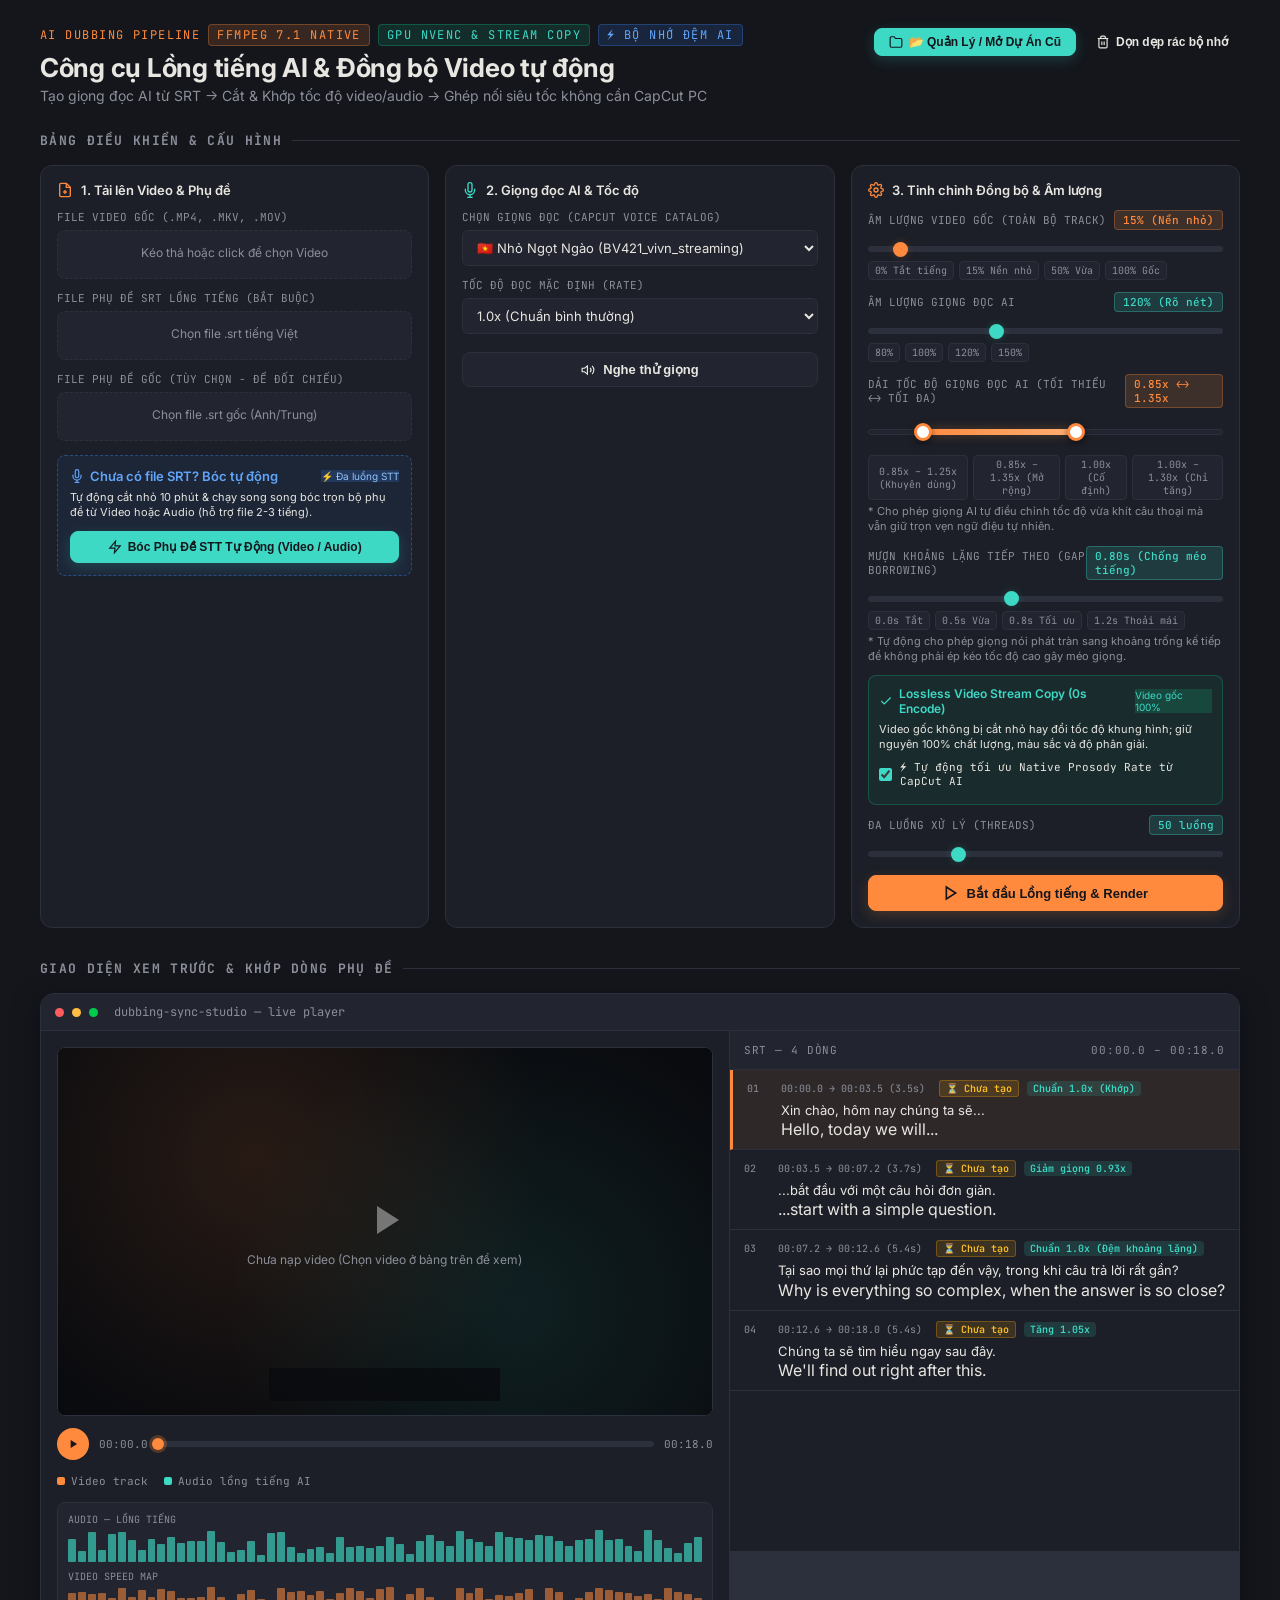
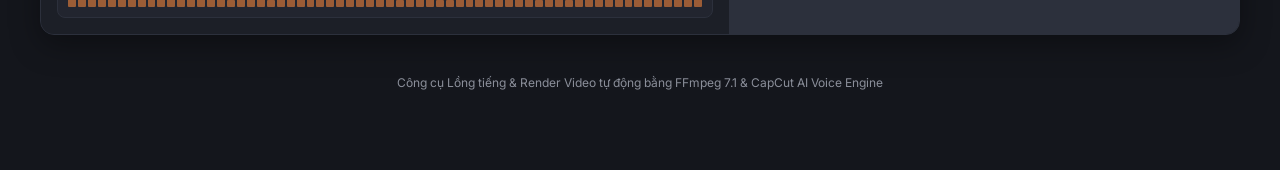
==== commit cd5e8af1: "feat: chuyen sang Lossless Stream Copy giu nguyen video va 5 tang chong meo giong AI" ====
--- a/static/index.html
+++ b/static/index.html
@@ -171,50 +171,63 @@
         <div class="slider-group" style="margin-top: 8px;">
           <div class="slider-header">
             <label>Dải Tốc độ Giọng đọc AI (Tối thiểu ⟷ Tối đa)</label>
-            <span id="audioSpeedRangeBadge" class="slider-badge badge-amber">0.80x ⟷ 1.20x</span>
+            <span id="audioSpeedRangeBadge" class="slider-badge badge-amber">0.85x ⟷ 1.35x</span>
           </div>
           <div class="dual-range-wrapper">
             <div class="dual-range-track"></div>
             <div class="dual-range-highlight" id="audioRangeHighlight"></div>
-            <input type="range" id="minAudioSpeedSlider" class="dual-range-thumb" min="0.50" max="2.00" value="0.80" step="0.05">
-            <input type="range" id="maxAudioSpeedSlider" class="dual-range-thumb" min="0.50" max="2.00" value="1.20" step="0.05">
+            <input type="range" id="minAudioSpeedSlider" class="dual-range-thumb" min="0.70" max="1.80" value="0.85" step="0.05">
+            <input type="range" id="maxAudioSpeedSlider" class="dual-range-thumb" min="0.70" max="1.80" value="1.35" step="0.05">
           </div>
           <div class="quick-presets">
-            <button type="button" class="preset-btn" data-target="audiorange" data-min="0.80" data-max="1.20">0.80x – 1.20x (Chuẩn)</button>
-            <button type="button" class="preset-btn" data-target="audiorange" data-min="1.00" data-max="1.00">1.00x (Khóa cố định)</button>
-            <button type="button" class="preset-btn" data-target="audiorange" data-min="0.75" data-max="1.25">0.75x – 1.25x (Linh hoạt)</button>
+            <button type="button" class="preset-btn" data-target="audiorange" data-min="0.85" data-max="1.25">0.85x – 1.25x (Khuyên dùng)</button>
+            <button type="button" class="preset-btn" data-target="audiorange" data-min="0.85" data-max="1.35">0.85x – 1.35x (Mở rộng)</button>
+            <button type="button" class="preset-btn" data-target="audiorange" data-min="1.00" data-max="1.00">1.00x (Cố định)</button>
             <button type="button" class="preset-btn" data-target="audiorange" data-min="1.00" data-max="1.30">1.00x – 1.30x (Chỉ tăng)</button>
           </div>
           <div style="font-size: 11px; color: var(--muted); margin-top: 4px; line-height: 1.35;">
-            * Cho phép giọng AI tự điều chỉnh chậm lại (tối thiểu) hoặc tăng nhanh lên (tối đa) để vừa khít câu thoại.
-          </div>
-        </div>
-
-        <!-- Dual Slider 2: Video Speed Range -->
+            * Cho phép giọng AI tự điều chỉnh tốc độ vừa khít câu thoại mà vẫn giữ trọn vẹn ngữ điệu tự nhiên.
+          </div>
+        </div>
+
+        <!-- Slider: Smart Gap Borrowing -->
         <div class="slider-group" style="margin-top: 8px;">
           <div class="slider-header">
-            <label>Dải Tốc độ Video (Làm chậm ⟷ Tăng tốc)</label>
-            <span id="videoSpeedRangeBadge" class="slider-badge badge-teal">0.50x ⟷ 1.50x</span>
-          </div>
-          <div class="dual-range-wrapper">
-            <div class="dual-range-track"></div>
-            <div class="dual-range-highlight teal" id="videoRangeHighlight"></div>
-            <input type="range" id="minVideoSpeedSlider" class="dual-range-thumb slider-teal" min="0.30" max="2.00" value="0.50" step="0.05">
-            <input type="range" id="maxVideoSpeedSlider" class="dual-range-thumb slider-teal" min="0.30" max="2.00" value="1.50" step="0.05">
-          </div>
+            <label>Mượn Khoảng Lặng Tiếp Theo (Gap Borrowing)</label>
+            <span id="gapBorrowBadge" class="slider-badge badge-teal">0.80s (Chống méo tiếng)</span>
+          </div>
+          <input type="range" id="gapBorrowSlider" class="slider-input slider-teal" min="0.0" max="2.0" value="0.80" step="0.05">
           <div class="quick-presets">
-            <button type="button" class="preset-btn" data-target="videorange" data-min="0.50" data-max="1.50">0.50x – 1.50x (Chuẩn)</button>
-            <button type="button" class="preset-btn" data-target="videorange" data-min="1.00" data-max="1.00">1.00x (Khóa cố định)</button>
-            <button type="button" class="preset-btn" data-target="videorange" data-min="0.70" data-max="1.30">0.70x – 1.30x (Vừa phải)</button>
-            <button type="button" class="preset-btn" data-target="videorange" data-min="0.50" data-max="1.00">0.50x – 1.00x (Chỉ chậm)</button>
+            <button type="button" class="preset-btn" data-target="gapborrow" data-val="0.0">0.0s Tắt</button>
+            <button type="button" class="preset-btn" data-target="gapborrow" data-val="0.5">0.5s Vừa</button>
+            <button type="button" class="preset-btn" data-target="gapborrow" data-val="0.8">0.8s Tối ưu</button>
+            <button type="button" class="preset-btn" data-target="gapborrow" data-val="1.2">1.2s Thoải mái</button>
           </div>
           <div style="font-size: 11px; color: var(--muted); margin-top: 4px; line-height: 1.35;">
-            * Mức video được phép làm chậm hoặc tăng tốc khi giọng đọc lệch quá giới hạn tốc độ giọng.
-          </div>
+            * Tự động cho phép giọng nói phát tràn sang khoảng trống kế tiếp để không phải ép kéo tốc độ cao gây méo giọng.
+          </div>
+        </div>
+
+        <!-- Video Mode Banner & Adaptive Prosody Toggle -->
+        <div style="margin-top: 10px; padding: 10px; border-radius: 8px; background: rgba(16, 185, 129, 0.08); border: 1px solid rgba(16, 185, 129, 0.3);">
+          <div style="display: flex; align-items: center; justify-content: space-between; margin-bottom: 6px;">
+            <span style="font-weight: 600; font-size: 12px; color: var(--teal); display: flex; align-items: center; gap: 6px;">
+              <svg width="14" height="14" viewBox="0 0 24 24" fill="none" stroke="currentColor" stroke-width="2"><polyline points="20 6 9 17 4 12"></polyline></svg>
+              Lossless Video Stream Copy (0s Encode)
+            </span>
+            <span class="badge" style="background: rgba(16, 185, 129, 0.2); color: var(--teal); font-size: 10px;">Video gốc 100%</span>
+          </div>
+          <div style="font-size: 11px; color: var(--text-muted); line-height: 1.35; margin-bottom: 8px;">
+            Video gốc không bị cắt nhỏ hay đổi tốc độ khung hình; giữ nguyên 100% chất lượng, màu sắc và độ phân giải.
+          </div>
+          <label style="display: flex; align-items: center; gap: 8px; font-size: 11px; color: var(--text); cursor: pointer; text-transform: none;">
+            <input type="checkbox" id="useAdaptiveProsodyCheckbox" checked style="width: auto; cursor: pointer; accent-color: var(--teal);">
+            <span>⚡ Tự động tối ưu Native Prosody Rate từ CapCut AI</span>
+          </label>
         </div>
 
         <!-- Threads Slider -->
-        <div class="slider-group" style="margin-top: 8px;">
+        <div class="slider-group" style="margin-top: 10px;">
           <div class="slider-header">
             <label>Đa luồng xử lý (Threads)</label>
             <span id="threadsValue" class="slider-badge badge-teal">50 luồng</span>
@@ -229,6 +242,7 @@
           </button>
         </div>
       </div>
+
 
     </div>
   </section>
--- a/static/style.css
+++ b/static/style.css
@@ -682,10 +682,12 @@
   background: rgba(255, 138, 61, 0.16);
   color: var(--amber);
 }
-.ratio.bad {
+.ratio.bad, .ratio.danger {
   background: rgba(255, 93, 93, 0.16);
   color: var(--red);
-}
+  border: 1px solid rgba(255, 93, 93, 0.3);
+}
+
 .srt-text {
   font-size: 13px;
   line-height: 1.4;
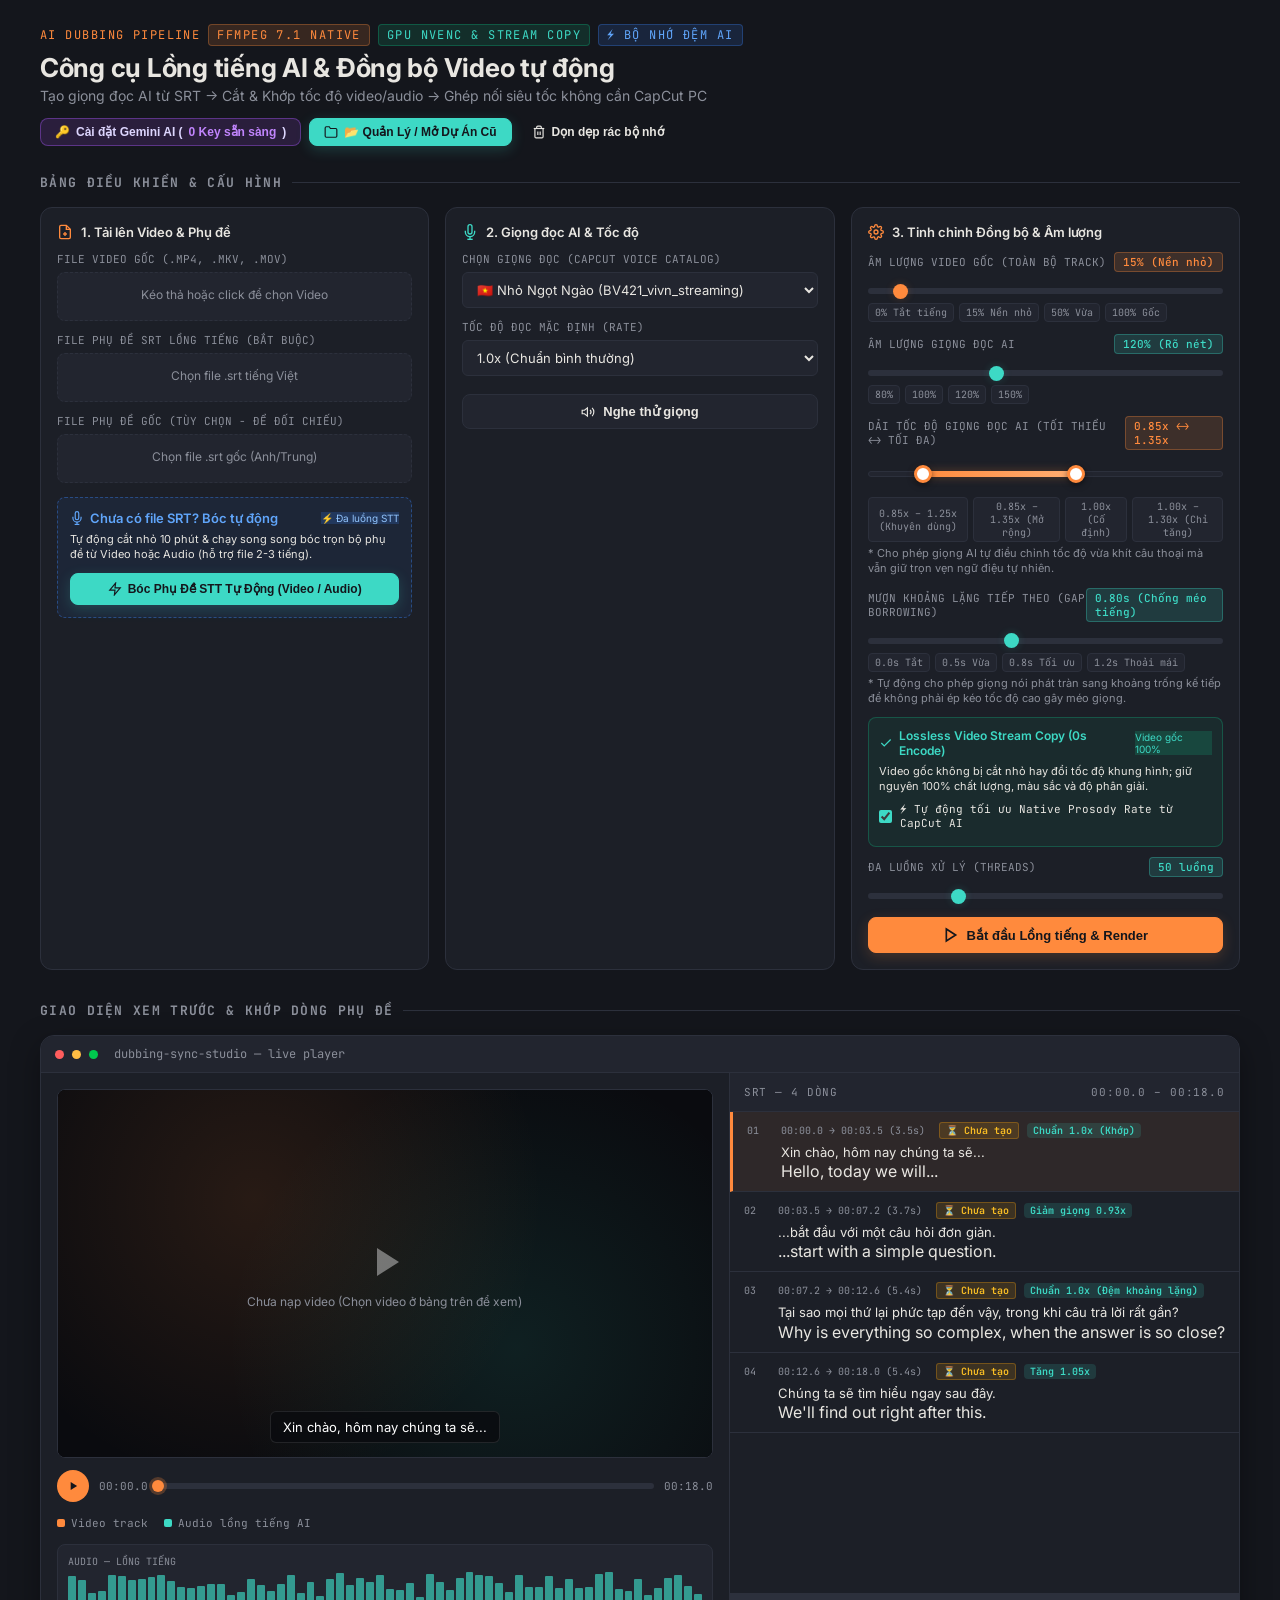
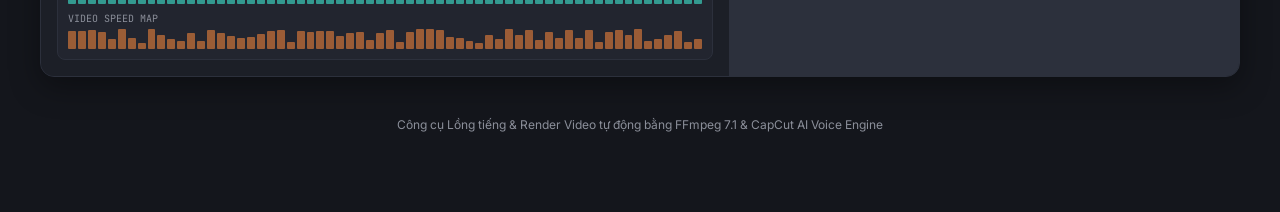
==== commit 366cb088: "feat(gemini): integrate modular Gemini API key pool, models catalog, and integration guide" ====
--- a/static/index.html
+++ b/static/index.html
@@ -23,6 +23,9 @@
         <div class="sub">Tạo giọng đọc AI từ SRT → Cắt & Khớp tốc độ video/audio → Ghép nối siêu tốc không cần CapCut PC</div>
       </div>
       <div style="display: flex; align-items: center; gap: 8px; flex-wrap: wrap;">
+        <button class="btn" id="btnHeaderGeminiSettings" style="background: rgba(168, 85, 247, 0.15); border: 1px solid rgba(168, 85, 247, 0.4); color: #DDD6FE; font-size: 12px; padding: 6px 14px; gap: 6px; margin-top: 4px; cursor: pointer;" title="Cấu hình Gemini API Keys (Xoay vòng Key) và chọn Model AI">
+          <span>🔑</span> Cài đặt Gemini AI (<span id="headerGeminiKeyBadge" style="font-weight: 600; color: #C084FC;">0 Key</span>)
+        </button>
         <button class="btn btn-teal" id="btnOpenProjects" style="font-size: 12px; padding: 6px 14px; gap: 6px; margin-top: 4px;" title="Xem danh sách các dự án trước đây để mở lại hoặc tiếp tục">
           <svg width="14" height="14" viewBox="0 0 24 24" fill="none" stroke="currentColor" stroke-width="2"><path d="M22 19a2 2 0 0 1-2 2H4a2 2 0 0 1-2-2V5a2 2 0 0 1 2-2h5l2 3h9a2 2 0 0 1 2 2z"></path></svg>
           📂 Quản Lý / Mở Dự Án Cũ
@@ -32,6 +35,7 @@
           Dọn dẹp rác bộ nhớ
         </button>
       </div>
+
     </div>
   </header>
 
@@ -323,11 +327,61 @@
     </div>
   </section>
 
+  <!-- GEMINI AI SETTINGS & KEY POOL MODAL -->
+  <div class="modal-backdrop" id="geminiSettingsModalBackdrop">
+    <div class="modal-box" style="max-width: 520px;">
+      <div class="modal-header">
+        <div class="modal-title">🔑 Cấu hình Gemini AI & Xoay Vòng Key Pool</div>
+        <div class="modal-sub" style="color: var(--muted); font-size: 12px; margin-top: 4px;">
+          Tự động xoay vòng API Key khi gặp Rate Limit (429) hoặc lỗi Key.
+        </div>
+      </div>
+      
+      <div class="form-group" style="margin-top: 14px;">
+        <label>Chọn Model Gemini AI Mặc Định</label>
+        <select id="modalGeminiModelSelect" style="width: 100%; padding: 8px 12px; background: var(--panel-2); color: var(--text); border: 1px solid var(--line); border-radius: 6px; font-size: 12px;">
+          <option value="gemini-2.5-flash-lite" selected>⚡ Gemini 2.5 Flash Lite (Siêu nhanh, 15 RPM / 500 RPD - Khuyên dùng)</option>
+          <option value="gemini-3.5-flash-lite">⚡ Gemini 3.5 Flash Lite (Tối ưu)</option>
+          <option value="gemini-2.5-flash">🌟 Gemini 2.5 Flash (Chất lượng cao)</option>
+          <option value="gemini-3.6-flash">🌟 Gemini 3.6 Flash (Mới nhất)</option>
+          <option value="gemini-3.7-flash">🌟 Gemini 3.7 Flash</option>
+          <option value="gemini-2.0-flash">💎 Gemini 2.0 Flash (Chuẩn)</option>
+          <option value="gemini-1.5-flash">💎 Gemini 1.5 Flash (Ổn định)</option>
+        </select>
+      </div>
+
+      <div class="form-group" style="margin-top: 12px;">
+        <div style="display: flex; justify-content: space-between; align-items: center; margin-bottom: 4px;">
+          <label style="margin: 0;">Danh sách Gemini API Keys (Mỗi dòng 1 Key)</label>
+          <span id="modalKeyPoolCountBadge" style="font-size: 11px; color: var(--teal); font-family: 'JetBrains Mono', monospace;">0 Key sẵn sàng</span>
+        </div>
+        <textarea id="modalGeminiKeysInput" rows="5" placeholder="AIzaSy...&#10;AIzaSy...&#10;AIzaSy..." style="width: 100%; font-family: 'JetBrains Mono', monospace; font-size: 11px; padding: 8px 10px; background: var(--panel-2); color: var(--text); border: 1px solid var(--line); border-radius: 6px; resize: vertical;"></textarea>
+        <div style="font-size: 11px; color: var(--muted); margin-top: 6px; line-height: 1.4;">
+          * Bạn có thể dán 1 Key hoặc nhiều Key (mỗi dòng 1 Key). Khi 1 Key bị chạm trần hạn mức 429, hệ thống sẽ tự động chuyển sang Key tiếp theo.<br>
+          * Nhận API Key hoàn toàn miễn phí tại: <a href="https://aistudio.google.com/app/apikey" target="_blank" style="color: var(--teal); text-decoration: underline;">Google AI Studio</a>
+        </div>
+      </div>
+
+      <div id="geminiTestStatusBox" style="display: none; padding: 8px 12px; border-radius: 6px; font-size: 11px; margin-top: 10px; font-family: 'JetBrains Mono', monospace;"></div>
+
+      <div class="modal-actions" style="margin-top: 16px; display: flex; justify-content: space-between; align-items: center;">
+        <button type="button" class="btn" id="btnTestGeminiConnection" style="font-size: 11px; background: rgba(59, 130, 246, 0.15); border: 1px solid rgba(59, 130, 246, 0.3); color: #60A5FA;">
+          ⚡ Kiểm tra kết nối
+        </button>
+        <div style="display: flex; gap: 8px;">
+          <button type="button" class="btn" id="btnCloseGeminiSettingsModal">Đóng</button>
+          <button type="button" class="btn btn-teal" id="btnSaveGeminiSettings">Lưu Cấu Hình</button>
+        </div>
+      </div>
+    </div>
+  </div>
+
   <!-- PROJECTS MANAGEMENT MODAL -->
   <div class="modal-backdrop" id="projectsModalBackdrop">
     <div class="modal-box projects-modal">
       <div class="modal-header">
         <div class="modal-title">📂 Quản Lý & Mở Lại Dự Án Cũ</div>
+
         <div class="modal-sub" style="color: var(--muted); font-size: 13px; margin-top: 4px;">
           Chọn dự án đã từng tải lên để mở lại video, phụ đề và tận dụng các câu âm thanh đã tạo sẵn trong Cache
         </div>
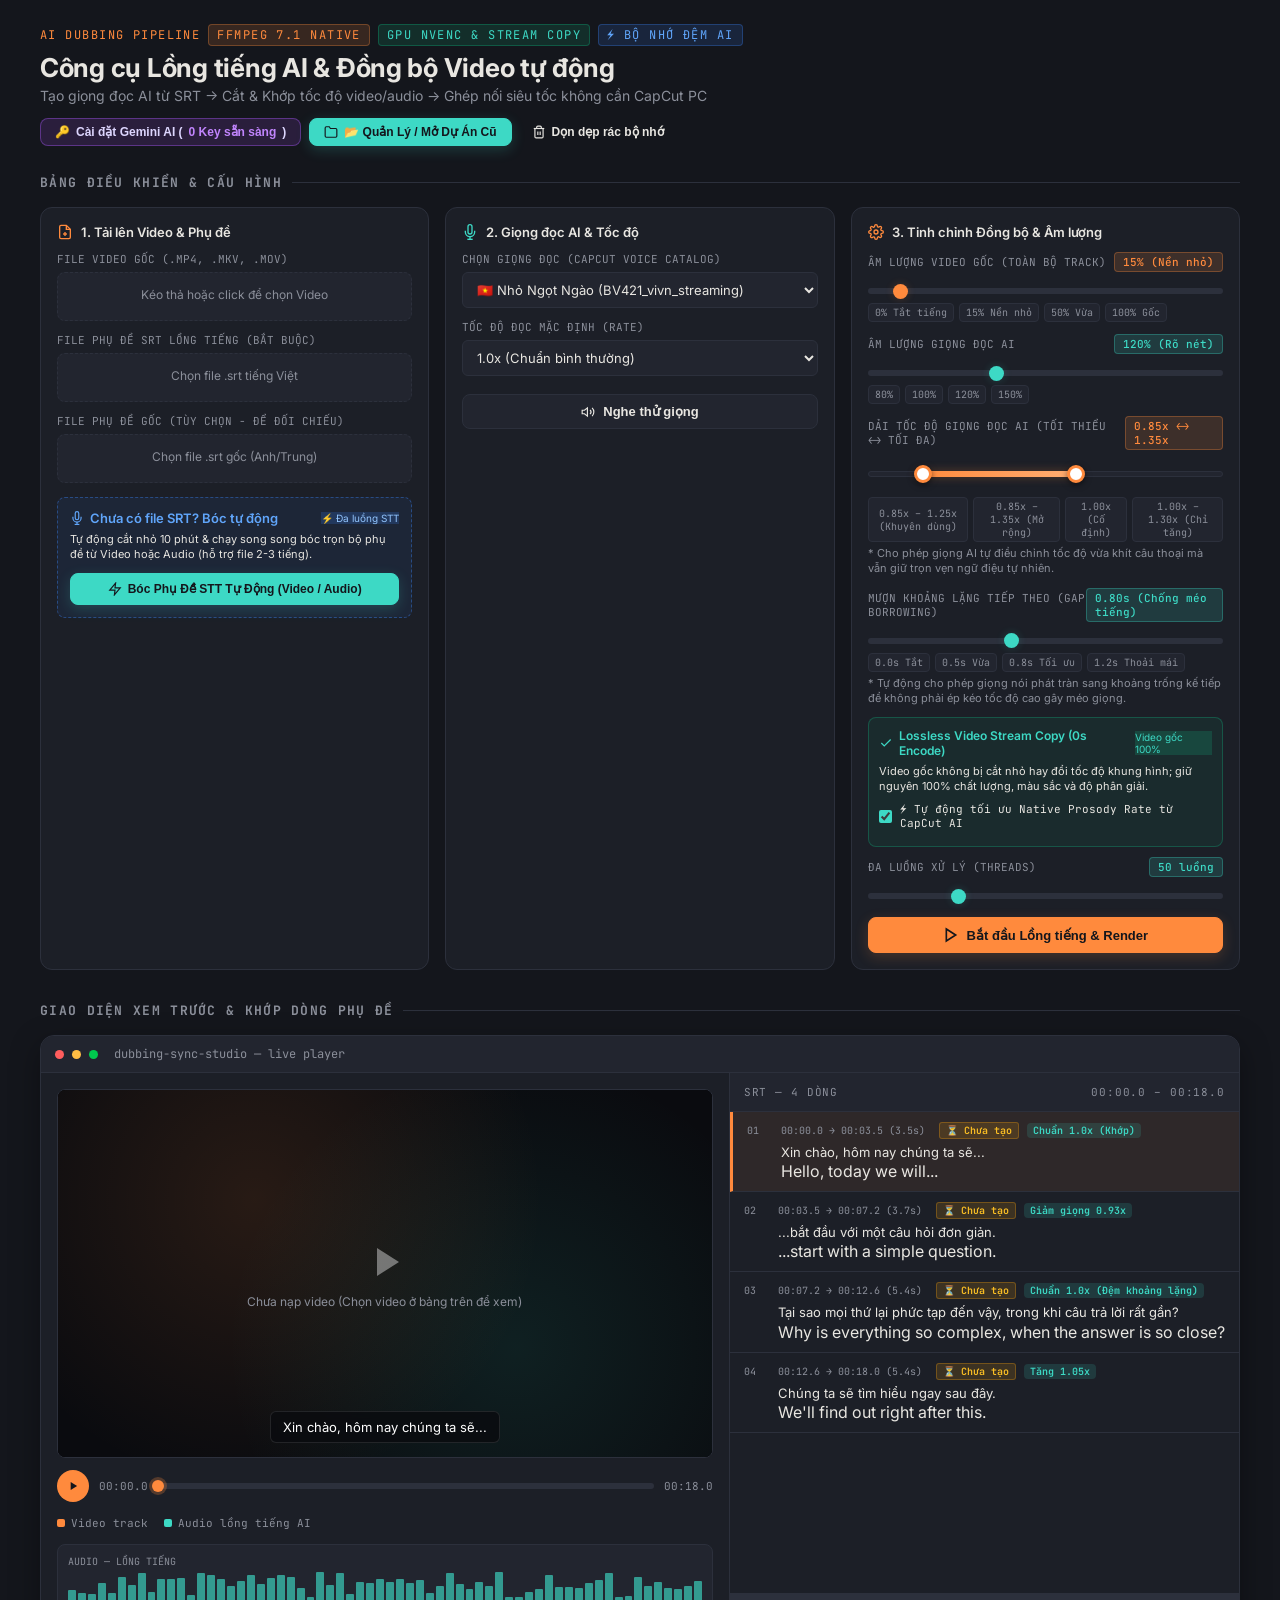
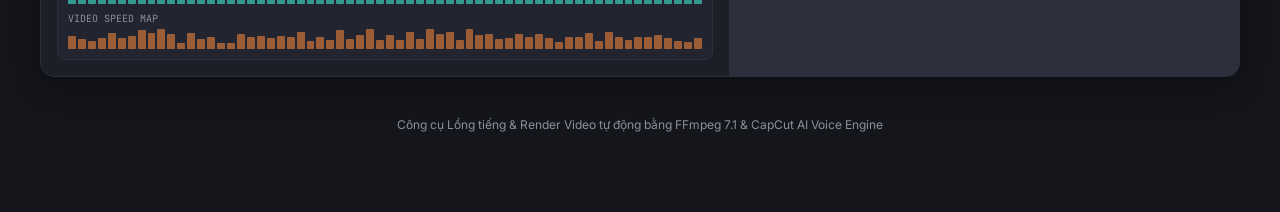
==== commit 576c52ba: "feat(gemini): add auto-translation and sensitive phrase rewriting for failed subtitles" ====
--- a/static/index.html
+++ b/static/index.html
@@ -429,7 +429,10 @@
         
         <div class="failed-list" id="failedList"></div>
         
-        <div class="failed-actions-bar">
+        <div class="failed-actions-bar" style="display: flex; gap: 8px; flex-wrap: wrap;">
+          <button class="btn btn-sm" id="btnGeminiFixAllFailed" style="background: linear-gradient(135deg, #8B5CF6, #6D28D9); color: #fff; border: 1px solid rgba(139, 92, 246, 0.4); font-weight: 600; padding: 6px 12px;">
+            <span>🪄</span> Dịch / Sửa tất cả câu lỗi bằng Gemini AI
+          </button>
           <button class="btn btn-teal btn-sm" id="btnRetryAllFailed">
             <svg width="14" height="14" viewBox="0 0 24 24" fill="none" stroke="currentColor" stroke-width="2"><polyline points="23 4 23 10 17 10"></polyline><polyline points="1 20 1 14 7 14"></polyline><path d="M3.51 9a9 9 0 0 1 14.85-3.36L23 10M1 14l4.64 4.36A9 9 0 0 0 20.49 15"></path></svg>
             Thử tạo lại tất cả câu lỗi
@@ -439,6 +442,7 @@
             Bỏ qua & Tiếp tục Render Video
           </button>
         </div>
+
       </div>
 
       <div class="modal-actions">
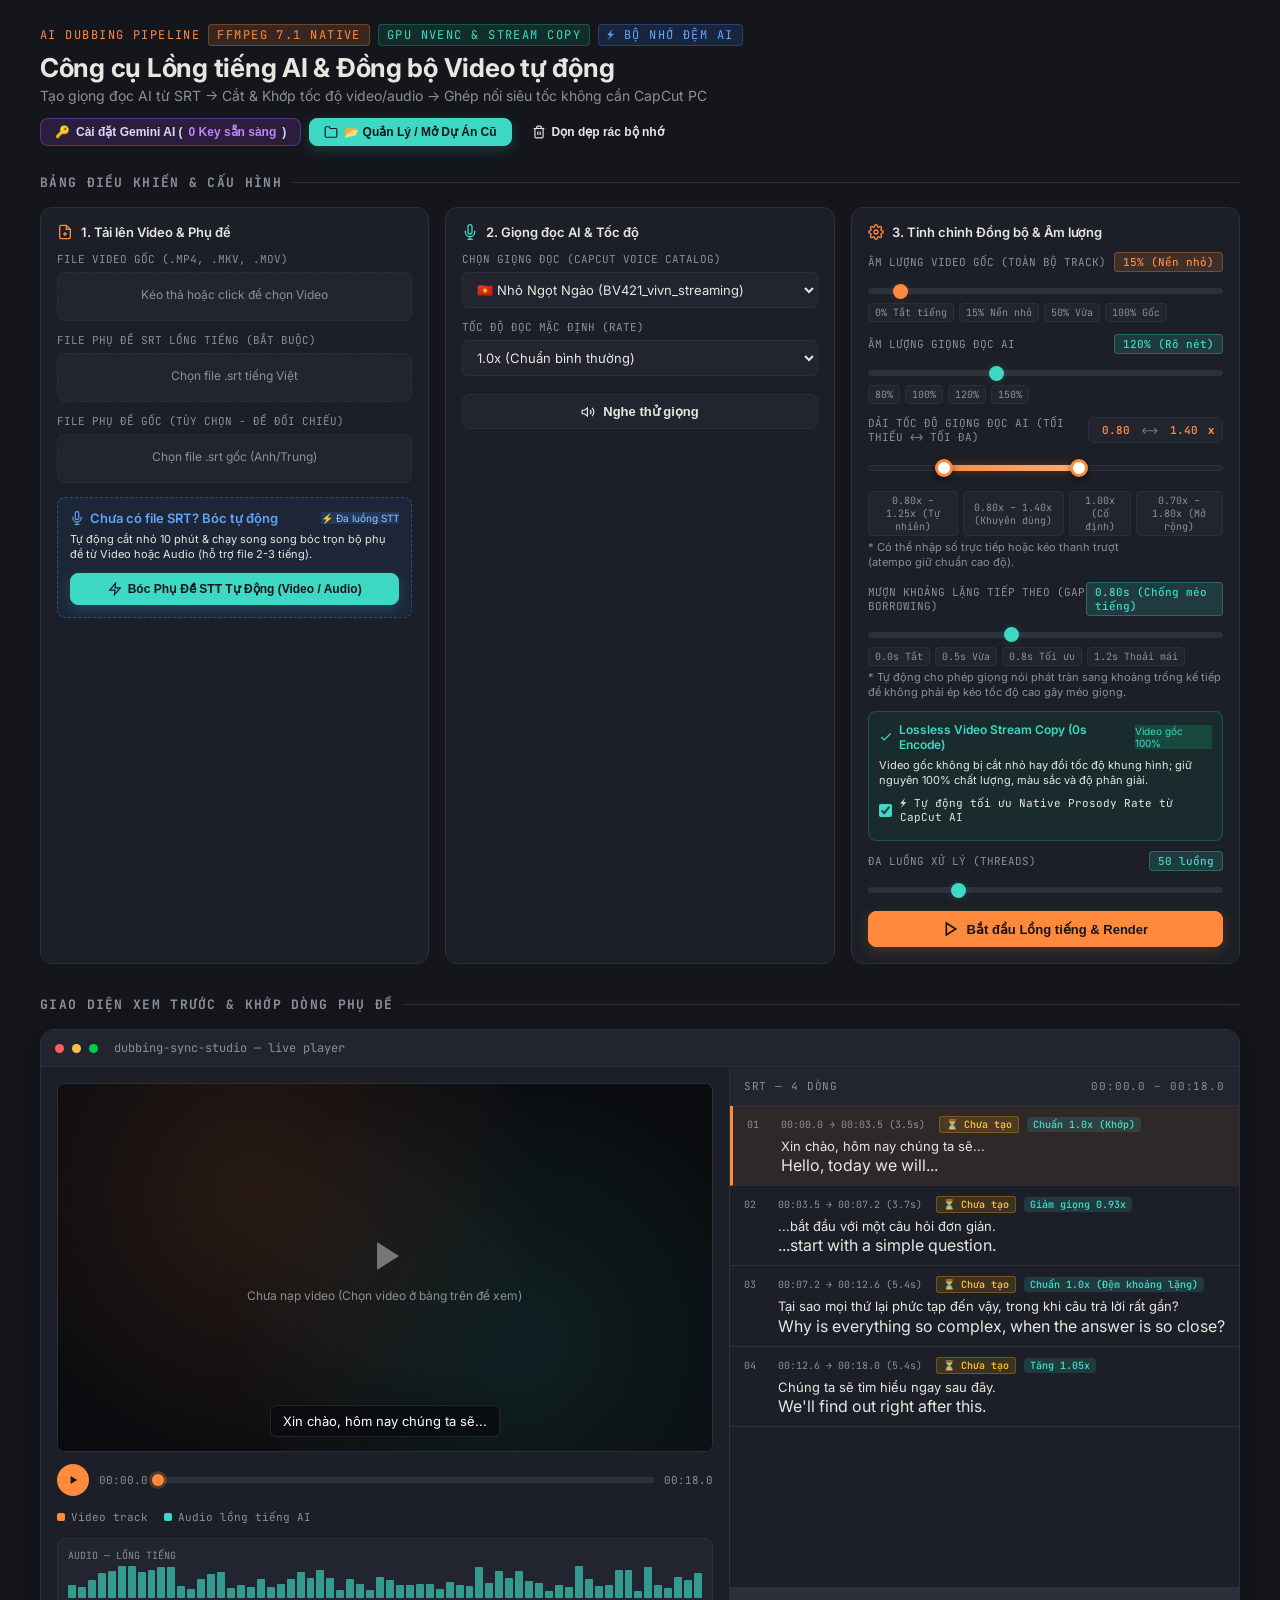
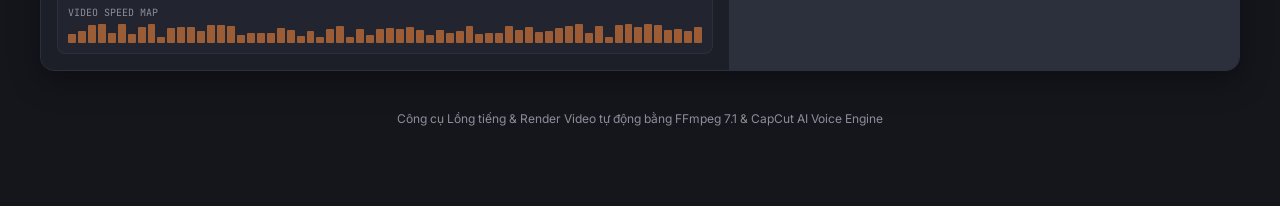
==== commit 406fddb9: "feat(sync): integrate FFmpeg atempo multi-stage filter chain, custom speed inputs & localStorage per" ====
--- a/static/index.html
+++ b/static/index.html
@@ -173,24 +173,36 @@
 
         <!-- Dual Slider 1: AI Audio Speed Range -->
         <div class="slider-group" style="margin-top: 8px;">
-          <div class="slider-header">
-            <label>Dải Tốc độ Giọng đọc AI (Tối thiểu ⟷ Tối đa)</label>
-            <span id="audioSpeedRangeBadge" class="slider-badge badge-amber">0.85x ⟷ 1.35x</span>
+          <div class="slider-header" style="display: flex; justify-content: space-between; align-items: center; margin-bottom: 6px;">
+            <label style="margin-bottom: 0;">Dải Tốc độ Giọng đọc AI (Tối thiểu ⟷ Tối đa)</label>
+            <div style="display: flex; align-items: center; gap: 6px;">
+              <div class="custom-speed-box" title="Nhập số trực tiếp (vd: 0.80 và 1.40). Hệ thống sẽ tự nhớ làm mặc định cho các lần sau.">
+                <input type="number" id="minAudioSpeedInput" class="compact-speed-num" min="0.50" max="2.00" step="0.05" value="0.80" title="Tốc độ tối thiểu (vd: 0.80)">
+                <span style="font-size: 10px; color: var(--muted); padding: 0 1px;">⟷</span>
+                <input type="number" id="maxAudioSpeedInput" class="compact-speed-num" min="0.50" max="2.00" step="0.05" value="1.40" title="Tốc độ tối đa (vd: 1.40)">
+                <span style="font-size: 11px; color: var(--amber); font-weight: 700; padding-right: 2px;">x</span>
+              </div>
+              <span id="audioSpeedRangeBadge" class="slider-badge badge-amber" style="display: none;">0.80x ⟷ 1.40x</span>
+            </div>
           </div>
           <div class="dual-range-wrapper">
             <div class="dual-range-track"></div>
             <div class="dual-range-highlight" id="audioRangeHighlight"></div>
-            <input type="range" id="minAudioSpeedSlider" class="dual-range-thumb" min="0.70" max="1.80" value="0.85" step="0.05">
-            <input type="range" id="maxAudioSpeedSlider" class="dual-range-thumb" min="0.70" max="1.80" value="1.35" step="0.05">
+            <input type="range" id="minAudioSpeedSlider" class="dual-range-thumb" min="0.50" max="2.00" value="0.80" step="0.05">
+            <input type="range" id="maxAudioSpeedSlider" class="dual-range-thumb" min="0.50" max="2.00" value="1.40" step="0.05">
           </div>
           <div class="quick-presets">
-            <button type="button" class="preset-btn" data-target="audiorange" data-min="0.85" data-max="1.25">0.85x – 1.25x (Khuyên dùng)</button>
-            <button type="button" class="preset-btn" data-target="audiorange" data-min="0.85" data-max="1.35">0.85x – 1.35x (Mở rộng)</button>
+            <button type="button" class="preset-btn" data-target="audiorange" data-min="0.80" data-max="1.25">0.80x – 1.25x (Tự nhiên)</button>
+            <button type="button" class="preset-btn" data-target="audiorange" data-min="0.80" data-max="1.40">0.80x – 1.40x (Khuyên dùng)</button>
             <button type="button" class="preset-btn" data-target="audiorange" data-min="1.00" data-max="1.00">1.00x (Cố định)</button>
-            <button type="button" class="preset-btn" data-target="audiorange" data-min="1.00" data-max="1.30">1.00x – 1.30x (Chỉ tăng)</button>
-          </div>
-          <div style="font-size: 11px; color: var(--muted); margin-top: 4px; line-height: 1.35;">
-            * Cho phép giọng AI tự điều chỉnh tốc độ vừa khít câu thoại mà vẫn giữ trọn vẹn ngữ điệu tự nhiên.
+            <button type="button" class="preset-btn" data-target="audiorange" data-min="0.70" data-max="1.80">0.70x – 1.80x (Mở rộng)</button>
+          </div>
+          <div style="display: flex; justify-content: space-between; align-items: center; font-size: 11px; color: var(--muted); margin-top: 4px; line-height: 1.35;">
+            <span>* Có thể nhập số trực tiếp hoặc kéo thanh trượt (atempo giữ chuẩn cao độ).</span>
+            <span id="speedSaveHint" style="color: var(--teal); font-size: 10px; opacity: 0; transition: opacity 0.3s ease; font-weight: 500; display: inline-flex; align-items: center; gap: 3px;">
+              <svg width="11" height="11" viewBox="0 0 24 24" fill="none" stroke="currentColor" stroke-width="3"><polyline points="20 6 9 17 4 12"></polyline></svg>
+              Đã lưu mặc định
+            </span>
           </div>
         </div>
 
--- a/static/style.css
+++ b/static/style.css
@@ -871,6 +871,46 @@
   border-color: var(--teal);
 }
 
+/* CUSTOM SPEED NUMBER INPUTS */
+.custom-speed-box {
+  display: flex;
+  align-items: center;
+  gap: 3px;
+  background: var(--panel-2);
+  padding: 1px 6px;
+  border-radius: 6px;
+  border: 1px solid var(--line);
+  transition: all 0.2s ease;
+}
+.custom-speed-box:focus-within {
+  border-color: var(--amber);
+  background: rgba(255, 138, 61, 0.06);
+  box-shadow: 0 0 10px rgba(255, 138, 61, 0.25);
+}
+.compact-speed-num {
+  width: 42px !important;
+  height: 22px !important;
+  padding: 0 2px !important;
+  font-size: 11px !important;
+  font-family: 'JetBrains Mono', monospace !important;
+  font-weight: 600 !important;
+  text-align: center !important;
+  background: transparent !important;
+  border: none !important;
+  color: var(--amber) !important;
+  outline: none !important;
+  -moz-appearance: textfield;
+}
+.compact-speed-num::-webkit-inner-spin-button,
+.compact-speed-num::-webkit-outer-spin-button {
+  -webkit-appearance: none;
+  margin: 0;
+}
+.compact-speed-num:focus {
+  background: rgba(255, 138, 61, 0.15) !important;
+  border-radius: 4px;
+}
+
 /* Floating Job Status Pill */
 .floating-job-pill {
   position: fixed;
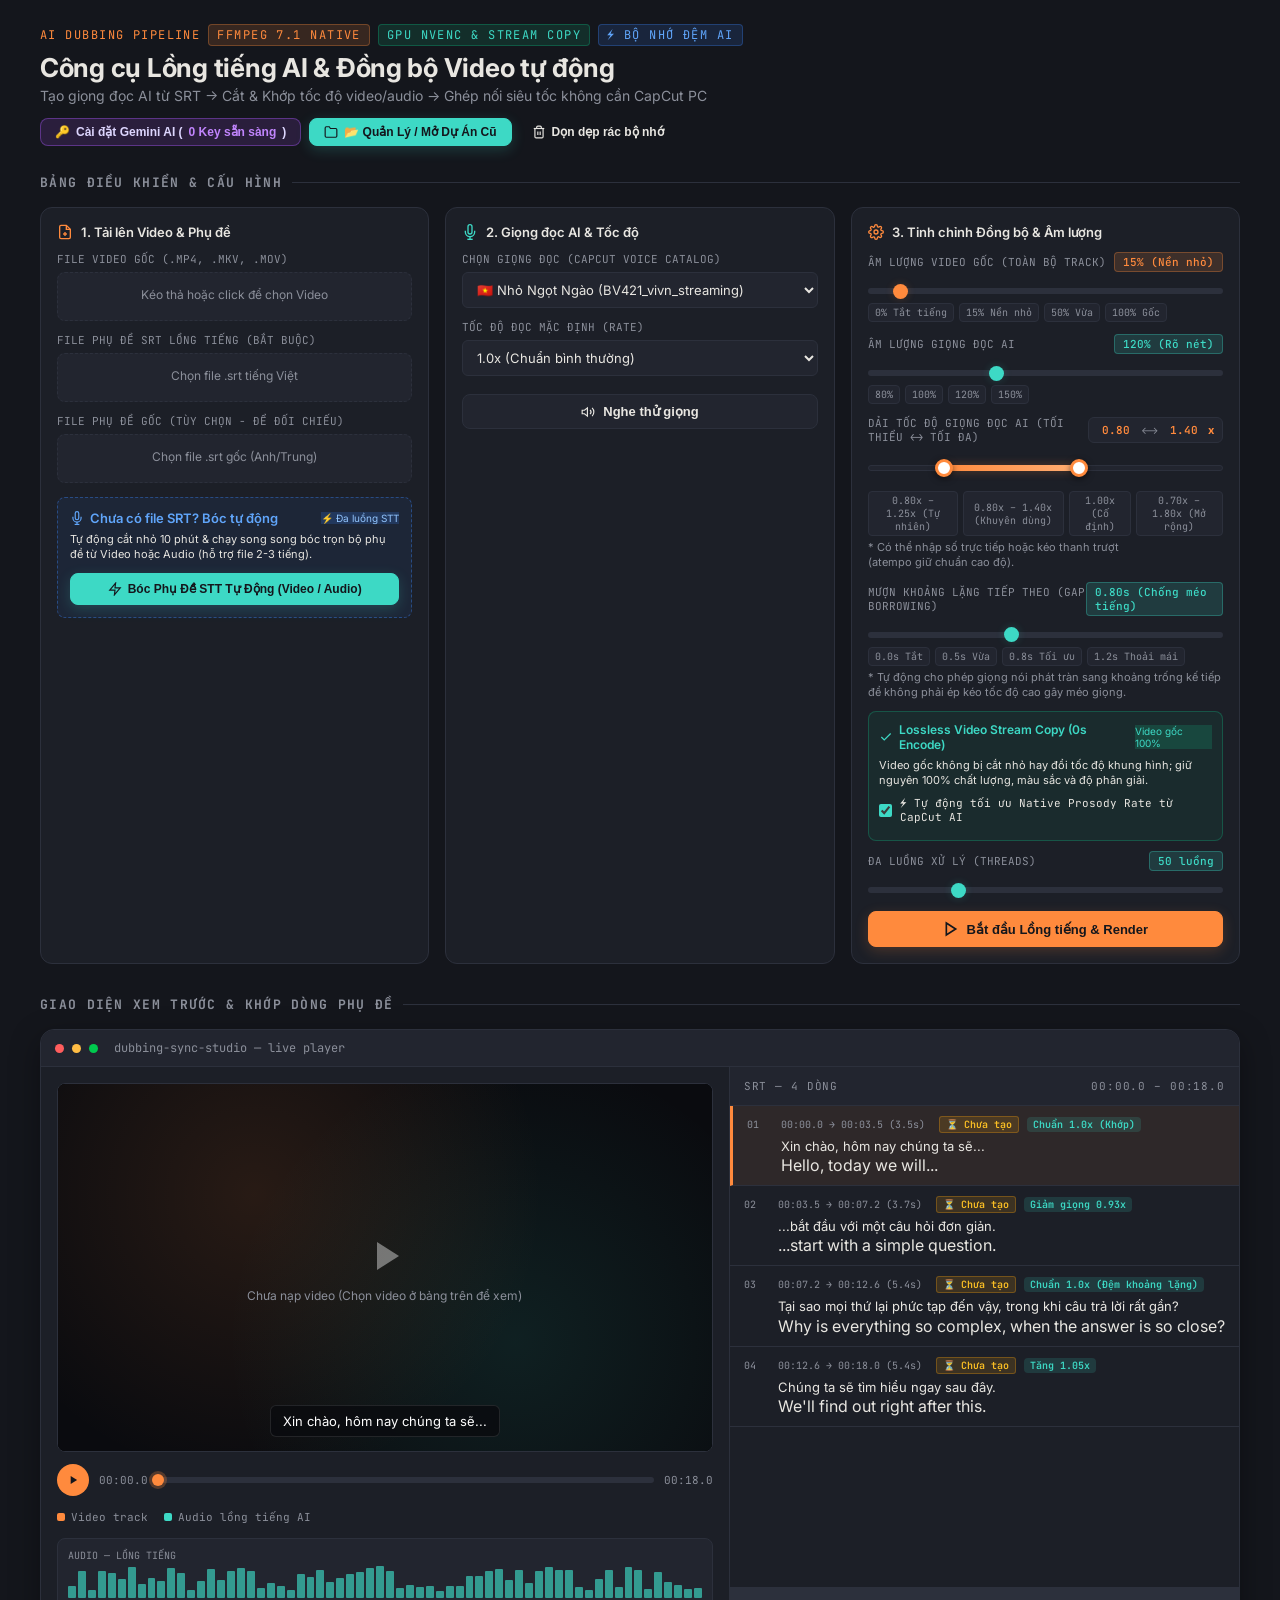
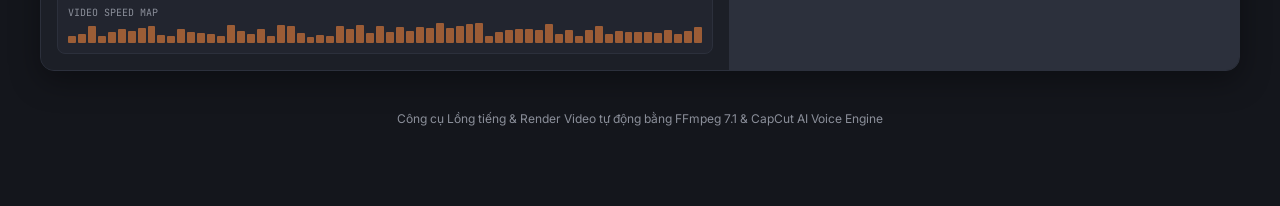
==== commit e171849f: "feat: Update progress bar UI, add pipeline stepper and dual progress bars" ====
--- a/static/index.html
+++ b/static/index.html
@@ -411,23 +411,61 @@
 
   <!-- MODAL PROGRESS OVERLAY -->
   <div class="modal-backdrop" id="modalBackdrop">
-    <div class="modal-box">
+    <div class="modal-box" style="max-width: 600px;">
       <div class="modal-header">
         <div class="modal-title" id="modalTitle">Đang xử lý lồng tiếng...</div>
       </div>
       
-      <div class="progress-bar-container">
-        <div class="progress-bar-fill" id="progressBarFill"></div>
+      <!-- PIPELINE STEPPER -->
+      <div class="pipeline-stepper" id="pipelineStepper">
+        <div class="step-item" data-step="init" id="step-init">
+          <div class="step-icon">📄</div>
+          <div class="step-label">Chuẩn bị</div>
+          <div class="step-line"></div>
+        </div>
+        <div class="step-item" data-step="tts" id="step-tts">
+          <div class="step-icon">🎙️</div>
+          <div class="step-label">Tạo giọng AI</div>
+          <div class="step-line"></div>
+        </div>
+        <div class="step-item" data-step="audio" id="step-audio">
+          <div class="step-icon">🎵</div>
+          <div class="step-label">Ghép Audio</div>
+          <div class="step-line"></div>
+        </div>
+        <div class="step-item" data-step="video" id="step-video">
+          <div class="step-icon">🎬</div>
+          <div class="step-label">Ghép Video</div>
+        </div>
+      </div>
+
+      <!-- DUAL PROGRESS BARS -->
+      <div class="dual-progress-section">
+        <div class="progress-row">
+          <span class="progress-label">Tổng thể</span>
+          <span class="progress-pct" id="overallPctText">0%</span>
+        </div>
+        <div class="progress-bar-container" style="height: 12px; margin: 4px 0 10px;">
+          <div class="progress-bar-fill" id="progressBarFill"></div>
+        </div>
+
+        <div class="progress-row">
+          <span class="progress-label" style="color: #93C5FD;">Công đoạn hiện tại</span>
+          <span class="progress-pct" id="stagePctText" style="color: #60A5FA;">0%</span>
+        </div>
+        <div class="progress-bar-container stage-bar" style="height: 8px; margin: 4px 0 8px;">
+          <div class="progress-bar-fill stage-bar-fill" id="stageProgressBarFill"></div>
+        </div>
       </div>
       
       <div class="status-msg" id="statusMsg">Đang chuẩn bị các tiến trình FFmpeg...</div>
       
       <!-- LIVE RENDER STATS HUD -->
       <div class="render-stats-hud" id="renderStatsHud" style="display: none;">
-        <div class="stat-pill"><span class="stat-label">Khung hình:</span> <b id="hudFrames">0</b></div>
-        <div class="stat-pill"><span class="stat-label">Tốc độ:</span> <b id="hudFps">0 fps</b></div>
-        <div class="stat-pill"><span class="stat-label">Thời gian:</span> <b id="hudTime">00:00 / 00:00</b></div>
-        <div class="stat-pill"><span class="stat-label">Dải video:</span> <b id="hudSlices">0 dải</b></div>
+        <div class="stat-pill"><span class="stat-label">⏱️ Thời lượng:</span> <b id="hudTime">00:00 / 00:00</b></div>
+        <div class="stat-pill"><span class="stat-label">⚡ Tốc độ:</span> <b id="hudSpeed">0x</b></div>
+        <div class="stat-pill"><span class="stat-label">🎞️ Khung hình:</span> <b id="hudFrames">0</b></div>
+        <div class="stat-pill"><span class="stat-label">📈 Bước:</span> <b id="hudStagePercent">0%</b></div>
       </div>
       
       <div class="log-box" id="logBox"></div>
--- a/static/style.css
+++ b/static/style.css
@@ -788,6 +788,183 @@
   text-align: center;
 }
 
+/* ================================================================
+   PIPELINE STEPPER
+   ================================================================ */
+.pipeline-stepper {
+  display: flex;
+  align-items: flex-start;
+  justify-content: space-between;
+  margin-bottom: 18px;
+  padding: 0 4px;
+  gap: 0;
+}
+.step-item {
+  display: flex;
+  flex-direction: column;
+  align-items: center;
+  position: relative;
+  flex: 1;
+  min-width: 0;
+}
+.step-icon {
+  width: 38px;
+  height: 38px;
+  border-radius: 50%;
+  background: var(--panel-2);
+  border: 2px solid var(--line);
+  display: flex;
+  align-items: center;
+  justify-content: center;
+  font-size: 16px;
+  transition: all 0.35s ease;
+  position: relative;
+  z-index: 2;
+}
+.step-label {
+  font-family: 'JetBrains Mono', monospace;
+  font-size: 10px;
+  color: var(--muted);
+  margin-top: 6px;
+  text-align: center;
+  transition: color 0.3s ease;
+  white-space: nowrap;
+}
+.step-line {
+  position: absolute;
+  top: 19px;
+  left: calc(50% + 22px);
+  width: calc(100% - 44px);
+  height: 2px;
+  background: var(--line);
+  z-index: 1;
+  transition: background 0.4s ease;
+}
+
+/* Stepper States */
+.step-item.active .step-icon {
+  border-color: var(--amber);
+  background: rgba(255, 138, 61, 0.15);
+  box-shadow: 0 0 14px rgba(255, 138, 61, 0.4), 0 0 30px rgba(255, 138, 61, 0.15);
+  animation: stepPulse 1.8s ease-in-out infinite;
+}
+.step-item.active .step-label {
+  color: var(--amber);
+  font-weight: 600;
+}
+.step-item.active .step-line {
+  background: linear-gradient(90deg, var(--amber), var(--line));
+}
+
+.step-item.done .step-icon {
+  border-color: var(--teal);
+  background: rgba(61, 217, 197, 0.15);
+  box-shadow: 0 0 10px rgba(61, 217, 197, 0.3);
+}
+.step-item.done .step-icon::after {
+  content: '✓';
+  position: absolute;
+  bottom: -3px;
+  right: -3px;
+  width: 16px;
+  height: 16px;
+  border-radius: 50%;
+  background: var(--teal);
+  color: #0A0B0F;
+  font-size: 10px;
+  font-weight: 700;
+  display: flex;
+  align-items: center;
+  justify-content: center;
+  line-height: 1;
+}
+.step-item.done .step-label {
+  color: var(--teal);
+}
+.step-item.done .step-line {
+  background: var(--teal);
+}
+
+@keyframes stepPulse {
+  0%, 100% { box-shadow: 0 0 14px rgba(255, 138, 61, 0.4), 0 0 30px rgba(255, 138, 61, 0.15); }
+  50% { box-shadow: 0 0 20px rgba(255, 138, 61, 0.6), 0 0 40px rgba(255, 138, 61, 0.25); }
+}
+
+/* ================================================================
+   DUAL PROGRESS BARS
+   ================================================================ */
+.dual-progress-section {
+  margin-bottom: 12px;
+}
+.progress-row {
+  display: flex;
+  justify-content: space-between;
+  align-items: center;
+}
+.progress-label {
+  font-family: 'JetBrains Mono', monospace;
+  font-size: 11px;
+  color: var(--muted);
+  font-weight: 500;
+}
+.progress-pct {
+  font-family: 'JetBrains Mono', monospace;
+  font-size: 12px;
+  font-weight: 700;
+  color: var(--amber);
+}
+.progress-bar-container.stage-bar {
+  border: 1px solid rgba(59, 130, 246, 0.2);
+  background: rgba(59, 130, 246, 0.06);
+}
+.progress-bar-fill.stage-bar-fill {
+  background: linear-gradient(90deg, #3B82F6, #60A5FA);
+  transition: width 0.25s ease;
+}
+
+/* ================================================================
+   LIVE RENDER STATS HUD
+   ================================================================ */
+.render-stats-hud {
+  display: flex;
+  flex-wrap: wrap;
+  gap: 8px;
+  margin-bottom: 14px;
+  padding: 10px 12px;
+  background: rgba(10, 11, 15, 0.7);
+  backdrop-filter: blur(10px);
+  border: 1px solid rgba(255, 138, 61, 0.15);
+  border-radius: 10px;
+  box-shadow: 0 4px 20px rgba(0, 0, 0, 0.3), inset 0 1px 0 rgba(255, 255, 255, 0.03);
+}
+.stat-pill {
+  display: flex;
+  align-items: center;
+  gap: 5px;
+  padding: 4px 10px;
+  background: rgba(255, 255, 255, 0.04);
+  border: 1px solid rgba(255, 255, 255, 0.06);
+  border-radius: 6px;
+  font-family: 'JetBrains Mono', monospace;
+  font-size: 11px;
+  color: var(--text);
+  white-space: nowrap;
+  transition: border-color 0.3s ease;
+}
+.stat-pill:hover {
+  border-color: rgba(255, 138, 61, 0.3);
+}
+.stat-label {
+  color: var(--muted);
+  font-weight: 400;
+  font-size: 10px;
+}
+.stat-pill b {
+  color: var(--teal);
+  font-weight: 600;
+  font-size: 12px;
+}
+
 /* DUAL RANGE SLIDER */
 .dual-range-wrapper {
   position: relative;
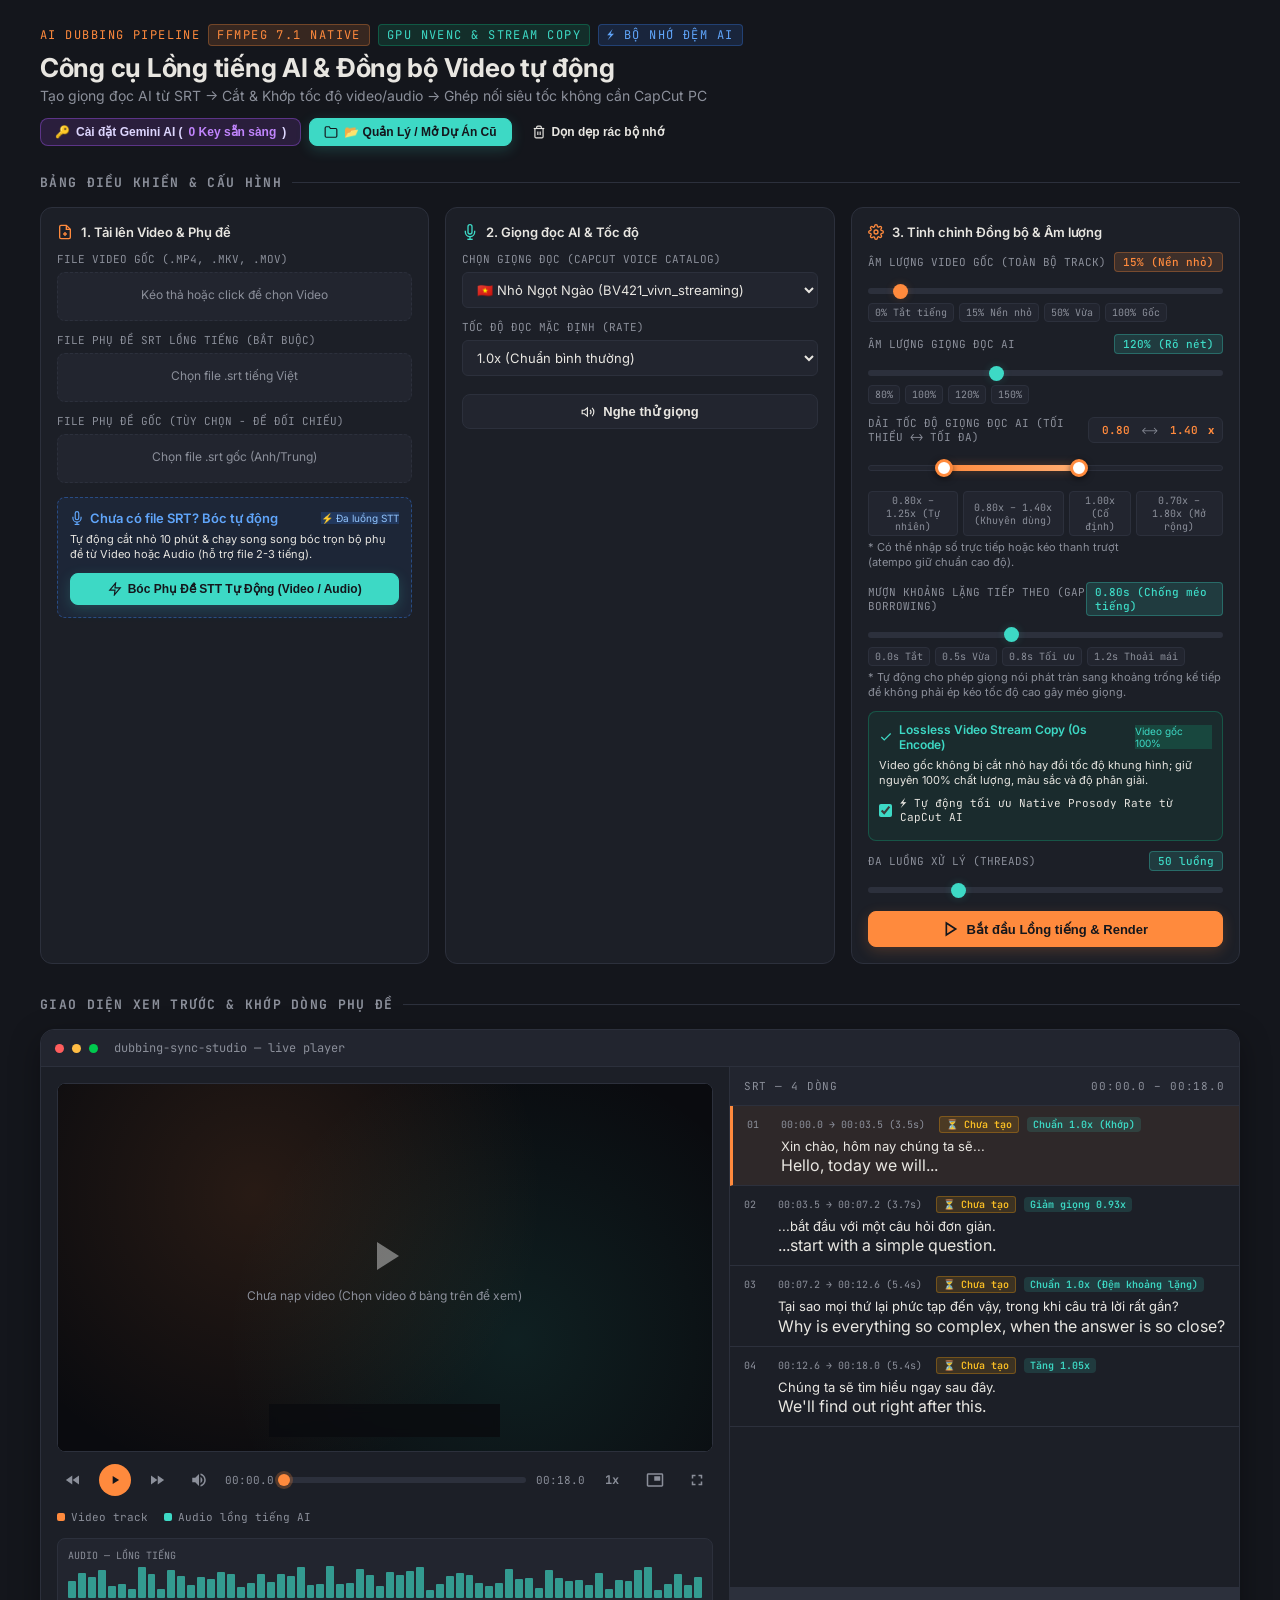
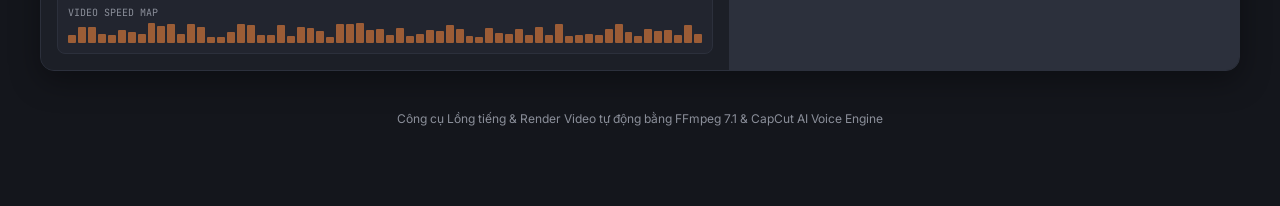
==== commit 53dd82a7: "feat(player): remove volume slider and add playback speed selection popup menu" ====
--- a/static/index.html
+++ b/static/index.html
@@ -1,629 +1,836 @@
 <!DOCTYPE html>
 <html lang="vi">
+
 <head>
   <meta charset="UTF-8">
   <meta name="viewport" content="width=device-width, initial-scale=1.0">
   <title>AI Dubbing & Video Sync Studio — FFmpeg Native</title>
   <link rel="stylesheet" href="/static/style.css">
 </head>
+
 <body>
-<div class="wrap">
-
-  <!-- HEADER -->
-  <header>
-    <div style="display: flex; justify-content: space-between; align-items: flex-start; flex-wrap: wrap; gap: 10px;">
-      <div>
-        <div class="eyebrow">
-          <span>AI Dubbing Pipeline</span>
-          <span class="badge">FFmpeg 7.1 Native</span>
-          <span class="badge" style="background: rgba(16, 185, 129, 0.15); color: var(--teal); border: 1px solid rgba(16, 185, 129, 0.3);">GPU NVENC & Stream Copy</span>
-          <span class="badge" id="cacheStatsBadge" style="background: rgba(59, 130, 246, 0.15); color: #60A5FA; border: 1px solid rgba(59, 130, 246, 0.3);">⚡ Bộ nhớ đệm AI</span>
-        </div>
-        <h1>Công cụ Lồng tiếng AI & Đồng bộ Video tự động</h1>
-        <div class="sub">Tạo giọng đọc AI từ SRT → Cắt & Khớp tốc độ video/audio → Ghép nối siêu tốc không cần CapCut PC</div>
+  <div class="wrap">
+
+    <!-- HEADER -->
+    <header>
+      <div style="display: flex; justify-content: space-between; align-items: flex-start; flex-wrap: wrap; gap: 10px;">
+        <div>
+          <div class="eyebrow">
+            <span>AI Dubbing Pipeline</span>
+            <span class="badge">FFmpeg 7.1 Native</span>
+            <span class="badge"
+              style="background: rgba(16, 185, 129, 0.15); color: var(--teal); border: 1px solid rgba(16, 185, 129, 0.3);">GPU
+              NVENC & Stream Copy</span>
+            <span class="badge" id="cacheStatsBadge"
+              style="background: rgba(59, 130, 246, 0.15); color: #60A5FA; border: 1px solid rgba(59, 130, 246, 0.3);">⚡
+              Bộ nhớ đệm AI</span>
+          </div>
+          <h1>Công cụ Lồng tiếng AI & Đồng bộ Video tự động</h1>
+          <div class="sub">Tạo giọng đọc AI từ SRT → Cắt & Khớp tốc độ video/audio → Ghép nối siêu tốc không cần CapCut
+            PC</div>
+        </div>
+        <div style="display: flex; align-items: center; gap: 8px; flex-wrap: wrap;">
+          <button class="btn" id="btnHeaderGeminiSettings"
+            style="background: rgba(168, 85, 247, 0.15); border: 1px solid rgba(168, 85, 247, 0.4); color: #DDD6FE; font-size: 12px; padding: 6px 14px; gap: 6px; margin-top: 4px; cursor: pointer;"
+            title="Cấu hình Gemini API Keys (Xoay vòng Key) và chọn Model AI">
+            <span>🔑</span> Cài đặt Gemini AI (<span id="headerGeminiKeyBadge"
+              style="font-weight: 600; color: #C084FC;">0 Key</span>)
+          </button>
+          <button class="btn btn-teal" id="btnOpenProjects"
+            style="font-size: 12px; padding: 6px 14px; gap: 6px; margin-top: 4px;"
+            title="Xem danh sách các dự án trước đây để mở lại hoặc tiếp tục">
+            <svg width="14" height="14" viewBox="0 0 24 24" fill="none" stroke="currentColor" stroke-width="2">
+              <path d="M22 19a2 2 0 0 1-2 2H4a2 2 0 0 1-2-2V5a2 2 0 0 1 2-2h5l2 3h9a2 2 0 0 1 2 2z"></path>
+            </svg>
+            📂 Quản Lý / Mở Dự Án Cũ
+          </button>
+          <button class="btn" id="btnCleanup"
+            style="background: var(--surface); border: 1px solid var(--border); font-size: 12px; padding: 6px 12px; gap: 6px; margin-top: 4px;"
+            title="Dọn dẹp các thư mục file âm thanh/video tạm cũ để giải phóng ổ cứng">
+            <svg width="14" height="14" viewBox="0 0 24 24" fill="none" stroke="currentColor" stroke-width="2">
+              <polyline points="3 6 5 6 21 6"></polyline>
+              <path d="M19 6v14a2 2 0 0 1-2 2H7a2 2 0 0 1-2-2V6m3 0V4a2 2 0 0 1 2-2h4a2 2 0 0 1 2 2v2"></path>
+              <line x1="10" y1="11" x2="10" y2="17"></line>
+              <line x1="14" y1="11" x2="14" y2="17"></line>
+            </svg>
+            Dọn dẹp rác bộ nhớ
+          </button>
+        </div>
+
       </div>
-      <div style="display: flex; align-items: center; gap: 8px; flex-wrap: wrap;">
-        <button class="btn" id="btnHeaderGeminiSettings" style="background: rgba(168, 85, 247, 0.15); border: 1px solid rgba(168, 85, 247, 0.4); color: #DDD6FE; font-size: 12px; padding: 6px 14px; gap: 6px; margin-top: 4px; cursor: pointer;" title="Cấu hình Gemini API Keys (Xoay vòng Key) và chọn Model AI">
-          <span>🔑</span> Cài đặt Gemini AI (<span id="headerGeminiKeyBadge" style="font-weight: 600; color: #C084FC;">0 Key</span>)
-        </button>
-        <button class="btn btn-teal" id="btnOpenProjects" style="font-size: 12px; padding: 6px 14px; gap: 6px; margin-top: 4px;" title="Xem danh sách các dự án trước đây để mở lại hoặc tiếp tục">
-          <svg width="14" height="14" viewBox="0 0 24 24" fill="none" stroke="currentColor" stroke-width="2"><path d="M22 19a2 2 0 0 1-2 2H4a2 2 0 0 1-2-2V5a2 2 0 0 1 2-2h5l2 3h9a2 2 0 0 1 2 2z"></path></svg>
-          📂 Quản Lý / Mở Dự Án Cũ
-        </button>
-        <button class="btn" id="btnCleanup" style="background: var(--surface); border: 1px solid var(--border); font-size: 12px; padding: 6px 12px; gap: 6px; margin-top: 4px;" title="Dọn dẹp các thư mục file âm thanh/video tạm cũ để giải phóng ổ cứng">
-          <svg width="14" height="14" viewBox="0 0 24 24" fill="none" stroke="currentColor" stroke-width="2"><polyline points="3 6 5 6 21 6"></polyline><path d="M19 6v14a2 2 0 0 1-2 2H7a2 2 0 0 1-2-2V6m3 0V4a2 2 0 0 1 2-2h4a2 2 0 0 1 2 2v2"></path><line x1="10" y1="11" x2="10" y2="17"></line><line x1="14" y1="11" x2="14" y2="17"></line></svg>
-          Dọn dẹp rác bộ nhớ
-        </button>
+    </header>
+
+
+    <!-- CONTROLS GRID -->
+    <section>
+      <h2>Bảng điều khiển & Cấu hình</h2>
+      <div class="control-grid">
+
+        <!-- Card 1: Files -->
+        <div class="card">
+          <div class="card-title">
+            <svg width="16" height="16" viewBox="0 0 24 24" fill="none" stroke="var(--amber)" stroke-width="2">
+              <path d="M14 2H6a2 2 0 0 0-2 2v16a2 2 0 0 0 2 2h12a2 2 0 0 0 2-2V8z"></path>
+              <polyline points="14 2 14 8 20 8"></polyline>
+              <line x1="12" y1="18" x2="12" y2="12"></line>
+              <line x1="9" y1="15" x2="15" y2="15"></line>
+            </svg>
+            1. Tải lên Video & Phụ đề
+          </div>
+
+          <div class="form-group">
+            <label>File Video gốc (.mp4, .mkv, .mov)</label>
+            <div class="dropzone" id="videoDropzone">
+              <span>Kéo thả hoặc click để chọn Video</span>
+              <input type="file" id="videoInput" accept="video/*">
+              <div class="file-name" id="videoFileName"></div>
+            </div>
+          </div>
+
+          <div class="form-group">
+            <label>File Phụ đề SRT Lồng tiếng (Bắt buộc)</label>
+            <div class="dropzone">
+              <span>Chọn file .srt tiếng Việt</span>
+              <input type="file" id="srtDubInput" accept=".srt">
+              <div class="file-name" id="srtDubFileName"></div>
+            </div>
+          </div>
+
+          <div class="form-group">
+            <label>File Phụ đề Gốc (Tùy chọn - để đối chiếu)</label>
+            <div class="dropzone">
+              <span>Chọn file .srt gốc (Anh/Trung)</span>
+              <input type="file" id="srtOrigInput" accept=".srt">
+              <div class="file-name" id="srtOrigFileName"></div>
+            </div>
+          </div>
+
+          <!-- STT Auto Subtitle Recognition Box -->
+          <div
+            style="margin-top: 14px; padding: 12px; border-radius: 8px; background: rgba(59, 130, 246, 0.08); border: 1px dashed rgba(59, 130, 246, 0.4);">
+            <div style="display: flex; justify-content: space-between; align-items: center; margin-bottom: 6px;">
+              <span
+                style="font-weight: 600; font-size: 13px; color: #60A5FA; display: flex; align-items: center; gap: 6px;">
+                <svg width="14" height="14" viewBox="0 0 24 24" fill="none" stroke="currentColor" stroke-width="2">
+                  <path d="M12 1a3 3 0 0 0-3 3v8a3 3 0 0 0 6 0V4a3 3 0 0 0-3-3z"></path>
+                  <path d="M19 10v2a7 7 0 0 1-14 0v-2"></path>
+                  <line x1="12" y1="19" x2="12" y2="23"></line>
+                  <line x1="8" y1="23" x2="16" y2="23"></line>
+                </svg>
+                Chưa có file SRT? Bóc tự động
+              </span>
+              <span class="badge" style="background: rgba(59, 130, 246, 0.2); color: #93C5FD; font-size: 10px;">⚡ Đa
+                luồng STT</span>
+            </div>
+            <p style="font-size: 11px; color: var(--text-muted); margin-bottom: 10px; line-height: 1.4;">
+              Tự động cắt nhỏ 10 phút & chạy song song bóc trọn bộ phụ đề từ Video hoặc Audio (hỗ trợ file 2-3 tiếng).
+            </p>
+            <button type="button" class="btn btn-teal btn-block" id="btnOpenSttModal"
+              style="font-size: 12px; padding: 8px 12px; justify-content: center; gap: 6px; font-weight: 600;">
+              <svg width="14" height="14" viewBox="0 0 24 24" fill="none" stroke="currentColor" stroke-width="2">
+                <polygon points="13 2 3 14 12 14 11 22 21 10 12 10 13 2"></polygon>
+              </svg>
+              Bóc Phụ Đề STT Tự Động (Video / Audio)
+            </button>
+          </div>
+        </div>
+
+        <!-- Card 2: Voice & TTS -->
+        <div class="card">
+          <div class="card-title">
+            <svg width="16" height="16" viewBox="0 0 24 24" fill="none" stroke="var(--teal)" stroke-width="2">
+              <path d="M12 1a3 3 0 0 0-3 3v8a3 3 0 0 0 6 0V4a3 3 0 0 0-3-3z"></path>
+              <path d="M19 10v2a7 7 0 0 1-14 0v-2"></path>
+              <line x1="12" y1="19" x2="12" y2="23"></line>
+              <line x1="8" y1="23" x2="16" y2="23"></line>
+            </svg>
+            2. Giọng đọc AI & Tốc độ
+          </div>
+
+          <div class="form-group">
+            <label>Chọn Giọng đọc (CapCut Voice Catalog)</label>
+            <select id="voiceSelect">
+              <option value="BV421_vivn_streaming">🇻🇳 Nhỏ Ngọt Ngào (BV421_vivn_streaming)</option>
+              <option value="BV074_streaming">🇻🇳 Cô Gái Hoạt Ngôn (BV074_streaming)</option>
+              <option value="vi_female_huong">🇻🇳 Giọng Nữ Phổ Thông (vi_female_huong)</option>
+              <option value="BV074_streaming_dsp">🇻🇳 Giọng Bắc (BV074_streaming_dsp)</option>
+            </select>
+          </div>
+
+          <div class="form-group">
+            <label>Tốc độ đọc mặc định (Rate)</label>
+            <select id="voiceRateSelect">
+              <option value="0.9">0.9x (Chậm)</option>
+              <option value="1.0" selected>1.0x (Chuẩn bình thường)</option>
+              <option value="1.1">1.1x (Hơi nhanh)</option>
+              <option value="1.2">1.2x (Nhanh)</option>
+              <option value="1.3">1.3x (Rất nhanh)</option>
+            </select>
+          </div>
+
+          <div class="form-group" style="margin-top: 18px;">
+            <button class="btn btn-block" id="btnPreviewVoice">
+              <svg width="14" height="14" viewBox="0 0 24 24" fill="none" stroke="currentColor" stroke-width="2">
+                <polygon points="11 5 6 9 2 9 2 15 6 15 11 19 11 5"></polygon>
+                <path d="M19.07 4.93a10 10 0 0 1 0 14.14M15.54 8.46a5 5 0 0 1 0 7.07"></path>
+              </svg>
+              Nghe thử giọng
+            </button>
+          </div>
+        </div>
+
+        <!-- Card 3: Sync Tuning & Actions -->
+        <div class="card">
+          <div class="card-title">
+            <svg width="16" height="16" viewBox="0 0 24 24" fill="none" stroke="var(--amber)" stroke-width="2">
+              <circle cx="12" cy="12" r="3"></circle>
+              <path
+                d="M19.4 15a1.65 1.65 0 0 0 .33 1.82l.06.06a2 2 0 0 1 0 2.83 2 2 0 0 1-2.83 0l-.06-.06a1.65 1.65 0 0 0-1.82-.33 1.65 1.65 0 0 0-1 1.51V21a2 2 0 0 1-2 2 2 2 0 0 1-2-2v-.09A1.65 1.65 0 0 0 9 19.4a1.65 1.65 0 0 0-1.82.33l-.06.06a2 2 0 0 1-2.83 0 2 2 0 0 1 0-2.83l.06-.06a1.65 1.65 0 0 0 .33-1.82 1.65 1.65 0 0 0-1.51-1H3a2 2 0 0 1-2-2 2 2 0 0 1 2-2h.09A1.65 1.65 0 0 0 4.6 9a1.65 1.65 0 0 0-.33-1.82l-.06-.06a2 2 0 0 1 0-2.83 2 2 0 0 1 2.83 0l.06.06a1.65 1.65 0 0 0 1.82.33H9a1.65 1.65 0 0 0 1-1.51V3a2 2 0 0 1 2-2 2 2 0 0 1 2 2v.09a1.65 1.65 0 0 0 1 1.51 1.65 1.65 0 0 0 1.82-.33l.06-.06a2 2 0 0 1 2.83 0 2 2 0 0 1 0 2.83l-.06.06a1.65 1.65 0 0 0-.33 1.82V9a1.65 1.65 0 0 0 1.51 1H21a2 2 0 0 1 2 2 2 2 0 0 1-2 2h-.09a1.65 1.65 0 0 0-1.51 1z">
+              </path>
+            </svg>
+            3. Tinh chỉnh Đồng bộ & Âm lượng
+          </div>
+
+          <!-- Slider 1: Global Original Video Volume -->
+          <div class="slider-group">
+            <div class="slider-header">
+              <label>Âm lượng Video Gốc (Toàn bộ track)</label>
+              <span id="origVolBadge" class="slider-badge badge-amber">15% (Nhạc nền)</span>
+            </div>
+            <input type="range" id="origVolSlider" class="slider-input" min="0" max="200" value="15" step="1">
+            <div class="quick-presets">
+              <button type="button" class="preset-btn" data-target="orig" data-val="0">0% Tắt tiếng</button>
+              <button type="button" class="preset-btn" data-target="orig" data-val="15">15% Nền nhỏ</button>
+              <button type="button" class="preset-btn" data-target="orig" data-val="50">50% Vừa</button>
+              <button type="button" class="preset-btn" data-target="orig" data-val="100">100% Gốc</button>
+            </div>
+          </div>
+
+          <!-- Slider 2: AI Dubbing Volume -->
+          <div class="slider-group">
+            <div class="slider-header">
+              <label>Âm lượng Giọng đọc AI</label>
+              <span id="dubVolBadge" class="slider-badge badge-teal">120% (Rõ nét)</span>
+            </div>
+            <input type="range" id="dubVolSlider" class="slider-input slider-teal" min="20" max="300" value="120"
+              step="5">
+            <div class="quick-presets">
+              <button type="button" class="preset-btn" data-target="dub" data-val="80">80%</button>
+              <button type="button" class="preset-btn" data-target="dub" data-val="100">100%</button>
+              <button type="button" class="preset-btn" data-target="dub" data-val="120">120%</button>
+              <button type="button" class="preset-btn" data-target="dub" data-val="150">150%</button>
+            </div>
+          </div>
+
+          <!-- Dual Slider 1: AI Audio Speed Range -->
+          <div class="slider-group" style="margin-top: 8px;">
+            <div class="slider-header"
+              style="display: flex; justify-content: space-between; align-items: center; margin-bottom: 6px;">
+              <label style="margin-bottom: 0;">Dải Tốc độ Giọng đọc AI (Tối thiểu ⟷ Tối đa)</label>
+              <div style="display: flex; align-items: center; gap: 6px;">
+                <div class="custom-speed-box"
+                  title="Nhập số trực tiếp (vd: 0.80 và 1.40). Hệ thống sẽ tự nhớ làm mặc định cho các lần sau.">
+                  <input type="number" id="minAudioSpeedInput" class="compact-speed-num" min="0.50" max="2.00"
+                    step="0.05" value="0.80" title="Tốc độ tối thiểu (vd: 0.80)">
+                  <span style="font-size: 10px; color: var(--muted); padding: 0 1px;">⟷</span>
+                  <input type="number" id="maxAudioSpeedInput" class="compact-speed-num" min="0.50" max="2.00"
+                    step="0.05" value="1.40" title="Tốc độ tối đa (vd: 1.40)">
+                  <span style="font-size: 11px; color: var(--amber); font-weight: 700; padding-right: 2px;">x</span>
+                </div>
+                <span id="audioSpeedRangeBadge" class="slider-badge badge-amber" style="display: none;">0.80x ⟷
+                  1.40x</span>
+              </div>
+            </div>
+            <div class="dual-range-wrapper">
+              <div class="dual-range-track"></div>
+              <div class="dual-range-highlight" id="audioRangeHighlight"></div>
+              <input type="range" id="minAudioSpeedSlider" class="dual-range-thumb" min="0.50" max="2.00" value="0.80"
+                step="0.05">
+              <input type="range" id="maxAudioSpeedSlider" class="dual-range-thumb" min="0.50" max="2.00" value="1.40"
+                step="0.05">
+            </div>
+            <div class="quick-presets">
+              <button type="button" class="preset-btn" data-target="audiorange" data-min="0.80" data-max="1.25">0.80x –
+                1.25x (Tự nhiên)</button>
+              <button type="button" class="preset-btn" data-target="audiorange" data-min="0.80" data-max="1.40">0.80x –
+                1.40x (Khuyên dùng)</button>
+              <button type="button" class="preset-btn" data-target="audiorange" data-min="1.00" data-max="1.00">1.00x
+                (Cố định)</button>
+              <button type="button" class="preset-btn" data-target="audiorange" data-min="0.70" data-max="1.80">0.70x –
+                1.80x (Mở rộng)</button>
+            </div>
+            <div
+              style="display: flex; justify-content: space-between; align-items: center; font-size: 11px; color: var(--muted); margin-top: 4px; line-height: 1.35;">
+              <span>* Có thể nhập số trực tiếp hoặc kéo thanh trượt (atempo giữ chuẩn cao độ).</span>
+              <span id="speedSaveHint"
+                style="color: var(--teal); font-size: 10px; opacity: 0; transition: opacity 0.3s ease; font-weight: 500; display: inline-flex; align-items: center; gap: 3px;">
+                <svg width="11" height="11" viewBox="0 0 24 24" fill="none" stroke="currentColor" stroke-width="3">
+                  <polyline points="20 6 9 17 4 12"></polyline>
+                </svg>
+                Đã lưu mặc định
+              </span>
+            </div>
+          </div>
+
+          <!-- Slider: Smart Gap Borrowing -->
+          <div class="slider-group" style="margin-top: 8px;">
+            <div class="slider-header">
+              <label>Mượn Khoảng Lặng Tiếp Theo (Gap Borrowing)</label>
+              <span id="gapBorrowBadge" class="slider-badge badge-teal">0.80s (Chống méo tiếng)</span>
+            </div>
+            <input type="range" id="gapBorrowSlider" class="slider-input slider-teal" min="0.0" max="2.0" value="0.80"
+              step="0.05">
+            <div class="quick-presets">
+              <button type="button" class="preset-btn" data-target="gapborrow" data-val="0.0">0.0s Tắt</button>
+              <button type="button" class="preset-btn" data-target="gapborrow" data-val="0.5">0.5s Vừa</button>
+              <button type="button" class="preset-btn" data-target="gapborrow" data-val="0.8">0.8s Tối ưu</button>
+              <button type="button" class="preset-btn" data-target="gapborrow" data-val="1.2">1.2s Thoải mái</button>
+            </div>
+            <div style="font-size: 11px; color: var(--muted); margin-top: 4px; line-height: 1.35;">
+              * Tự động cho phép giọng nói phát tràn sang khoảng trống kế tiếp để không phải ép kéo tốc độ cao gây méo
+              giọng.
+            </div>
+          </div>
+
+          <!-- Video Mode Banner & Adaptive Prosody Toggle -->
+          <div
+            style="margin-top: 10px; padding: 10px; border-radius: 8px; background: rgba(16, 185, 129, 0.08); border: 1px solid rgba(16, 185, 129, 0.3);">
+            <div style="display: flex; align-items: center; justify-content: space-between; margin-bottom: 6px;">
+              <span
+                style="font-weight: 600; font-size: 12px; color: var(--teal); display: flex; align-items: center; gap: 6px;">
+                <svg width="14" height="14" viewBox="0 0 24 24" fill="none" stroke="currentColor" stroke-width="2">
+                  <polyline points="20 6 9 17 4 12"></polyline>
+                </svg>
+                Lossless Video Stream Copy (0s Encode)
+              </span>
+              <span class="badge"
+                style="background: rgba(16, 185, 129, 0.2); color: var(--teal); font-size: 10px;">Video gốc 100%</span>
+            </div>
+            <div style="font-size: 11px; color: var(--text-muted); line-height: 1.35; margin-bottom: 8px;">
+              Video gốc không bị cắt nhỏ hay đổi tốc độ khung hình; giữ nguyên 100% chất lượng, màu sắc và độ phân giải.
+            </div>
+            <label
+              style="display: flex; align-items: center; gap: 8px; font-size: 11px; color: var(--text); cursor: pointer; text-transform: none;">
+              <input type="checkbox" id="useAdaptiveProsodyCheckbox" checked
+                style="width: auto; cursor: pointer; accent-color: var(--teal);">
+              <span>⚡ Tự động tối ưu Native Prosody Rate từ CapCut AI</span>
+            </label>
+          </div>
+
+          <!-- Threads Slider -->
+          <div class="slider-group" style="margin-top: 10px;">
+            <div class="slider-header">
+              <label>Đa luồng xử lý (Threads)</label>
+              <span id="threadsValue" class="slider-badge badge-teal">50 luồng</span>
+            </div>
+            <input type="range" id="threadsSlider" class="slider-input slider-teal" min="1" max="200" value="50"
+              step="1">
+          </div>
+
+          <div class="form-group" style="margin-top: 14px;">
+            <button class="btn btn-primary btn-block" id="btnStartDubbing">
+              <svg width="16" height="16" viewBox="0 0 24 24" fill="none" stroke="currentColor" stroke-width="2.5">
+                <polygon points="5 3 19 12 5 21 5 3"></polygon>
+              </svg>
+              Bắt đầu Lồng tiếng & Render
+            </button>
+          </div>
+        </div>
+
+
       </div>
-
-    </div>
-  </header>
-
-
-  <!-- CONTROLS GRID -->
-  <section>
-    <h2>Bảng điều khiển & Cấu hình</h2>
-    <div class="control-grid">
-      
-      <!-- Card 1: Files -->
-      <div class="card">
-        <div class="card-title">
-          <svg width="16" height="16" viewBox="0 0 24 24" fill="none" stroke="var(--amber)" stroke-width="2"><path d="M14 2H6a2 2 0 0 0-2 2v16a2 2 0 0 0 2 2h12a2 2 0 0 0 2-2V8z"></path><polyline points="14 2 14 8 20 8"></polyline><line x1="12" y1="18" x2="12" y2="12"></line><line x1="9" y1="15" x2="15" y2="15"></line></svg>
-          1. Tải lên Video & Phụ đề
-        </div>
-        
-        <div class="form-group">
-          <label>File Video gốc (.mp4, .mkv, .mov)</label>
-          <div class="dropzone" id="videoDropzone">
-            <span>Kéo thả hoặc click để chọn Video</span>
-            <input type="file" id="videoInput" accept="video/*">
-            <div class="file-name" id="videoFileName"></div>
-          </div>
-        </div>
-
-        <div class="form-group">
-          <label>File Phụ đề SRT Lồng tiếng (Bắt buộc)</label>
-          <div class="dropzone">
-            <span>Chọn file .srt tiếng Việt</span>
-            <input type="file" id="srtDubInput" accept=".srt">
-            <div class="file-name" id="srtDubFileName"></div>
-          </div>
-        </div>
-
-        <div class="form-group">
-          <label>File Phụ đề Gốc (Tùy chọn - để đối chiếu)</label>
-          <div class="dropzone">
-            <span>Chọn file .srt gốc (Anh/Trung)</span>
-            <input type="file" id="srtOrigInput" accept=".srt">
-            <div class="file-name" id="srtOrigFileName"></div>
-          </div>
-        </div>
-
-        <!-- STT Auto Subtitle Recognition Box -->
-        <div style="margin-top: 14px; padding: 12px; border-radius: 8px; background: rgba(59, 130, 246, 0.08); border: 1px dashed rgba(59, 130, 246, 0.4);">
-          <div style="display: flex; justify-content: space-between; align-items: center; margin-bottom: 6px;">
-            <span style="font-weight: 600; font-size: 13px; color: #60A5FA; display: flex; align-items: center; gap: 6px;">
-              <svg width="14" height="14" viewBox="0 0 24 24" fill="none" stroke="currentColor" stroke-width="2"><path d="M12 1a3 3 0 0 0-3 3v8a3 3 0 0 0 6 0V4a3 3 0 0 0-3-3z"></path><path d="M19 10v2a7 7 0 0 1-14 0v-2"></path><line x1="12" y1="19" x2="12" y2="23"></line><line x1="8" y1="23" x2="16" y2="23"></line></svg>
-              Chưa có file SRT? Bóc tự động
-            </span>
-            <span class="badge" style="background: rgba(59, 130, 246, 0.2); color: #93C5FD; font-size: 10px;">⚡ Đa luồng STT</span>
-          </div>
-          <p style="font-size: 11px; color: var(--text-muted); margin-bottom: 10px; line-height: 1.4;">
-            Tự động cắt nhỏ 10 phút & chạy song song bóc trọn bộ phụ đề từ Video hoặc Audio (hỗ trợ file 2-3 tiếng).
-          </p>
-          <button type="button" class="btn btn-teal btn-block" id="btnOpenSttModal" style="font-size: 12px; padding: 8px 12px; justify-content: center; gap: 6px; font-weight: 600;">
-            <svg width="14" height="14" viewBox="0 0 24 24" fill="none" stroke="currentColor" stroke-width="2"><polygon points="13 2 3 14 12 14 11 22 21 10 12 10 13 2"></polygon></svg>
-            Bóc Phụ Đề STT Tự Động (Video / Audio)
-          </button>
+    </section>
+
+    <!-- MOCKUP / LIVE PREVIEW APP -->
+    <section>
+      <h2>Giao diện Xem trước & Khớp dòng phụ đề</h2>
+
+      <!-- CACHE ALERT BANNER -->
+      <div class="cache-alert-banner" id="cacheAlertBanner" style="display: none;">
+        <div class="cache-alert-icon">⚡</div>
+        <div class="cache-alert-content">
+          <div class="cache-alert-title" id="cacheAlertTitle">Đã tìm thấy âm thanh có sẵn trong Bộ nhớ đệm!</div>
+          <div class="cache-alert-desc" id="cacheAlertDesc">Đã có 0 / 0 câu có sẵn âm thanh. Quá trình tạo giọng sẽ tự
+            động tái sử dụng trong 0s.</div>
         </div>
       </div>
 
-      <!-- Card 2: Voice & TTS -->
-      <div class="card">
-        <div class="card-title">
-          <svg width="16" height="16" viewBox="0 0 24 24" fill="none" stroke="var(--teal)" stroke-width="2"><path d="M12 1a3 3 0 0 0-3 3v8a3 3 0 0 0 6 0V4a3 3 0 0 0-3-3z"></path><path d="M19 10v2a7 7 0 0 1-14 0v-2"></path><line x1="12" y1="19" x2="12" y2="23"></line><line x1="8" y1="23" x2="16" y2="23"></line></svg>
-          2. Giọng đọc AI & Tốc độ
-        </div>
-
-        <div class="form-group">
-          <label>Chọn Giọng đọc (CapCut Voice Catalog)</label>
-          <select id="voiceSelect">
-            <option value="BV421_vivn_streaming">🇻🇳 Nhỏ Ngọt Ngào (BV421_vivn_streaming)</option>
-            <option value="BV074_streaming">🇻🇳 Cô Gái Hoạt Ngôn (BV074_streaming)</option>
-            <option value="vi_female_huong">🇻🇳 Giọng Nữ Phổ Thông (vi_female_huong)</option>
-            <option value="BV074_streaming_dsp">🇻🇳 Giọng Bắc (BV074_streaming_dsp)</option>
+      <div class="app">
+        <div class="app-bar">
+          <div class="app-bar-left">
+            <div class="dot" style="background:#FF5D5D"></div>
+            <div class="dot" style="background:#FFBD44"></div>
+            <div class="dot" style="background:#00CA4E"></div>
+            <div class="app-title">dubbing-sync-studio — live player</div>
+          </div>
+        </div>
+
+        <div class="layout">
+
+          <!-- VIDEO PANE -->
+          <div class="video-pane">
+            <div class="screen">
+              <video id="mainVideo" playsinline></video>
+              <div class="placeholder" id="videoPlaceholder">
+                <svg viewBox="0 0 24 24">
+                  <path d="M8 5v14l11-7z" />
+                </svg>
+                <span>Chưa nạp video (Chọn video ở bảng trên để xem)</span>
+              </div>
+              <div class="caption" id="captionBox" style="display:none;">
+                <span id="captionText"></span>
+              </div>
+            </div>
+
+            <div class="transport">
+              <button class="fsbtn" id="rewindBtn" title="Lùi 5s">
+                <svg viewBox="0 0 24 24">
+                  <path d="M11 18V6l-8.5 6 8.5 6zm.5-6l8.5 6V6l-8.5 6z" />
+                </svg>
+              </button>
+              <button class="playbtn" id="playBtn">
+                <svg id="playIcon" viewBox="0 0 24 24">
+                  <path d="M8 5v14l11-7z" />
+                </svg>
+              </button>
+              <button class="fsbtn" id="forwardBtn" title="Tiến 5s">
+                <svg viewBox="0 0 24 24">
+                  <path d="M4 18l8.5-6L4 6v12zm9-12v12l8.5-6L13 6z" />
+                </svg>
+              </button>
+
+              <button class="fsbtn" id="muteBtn" title="Tắt/Mở âm thanh">
+                <svg id="muteIcon" viewBox="0 0 24 24">
+                  <path
+                    d="M3 9v6h4l5 5V4L7 9H3zm13.5 3c0-1.77-1.02-3.29-2.5-4.03v8.05c1.48-.73 2.5-2.25 2.5-4.02zM14 3.23v2.06c2.89.86 5 3.54 5 6.71s-2.11 5.85-5 6.71v2.06c4.01-.91 7-4.49 7-8.77s-2.99-7.86-7-8.77z" />
+                </svg>
+              </button>
+
+              <span class="tc" id="curTimeText">00:00.0</span>
+              <div class="tbar" id="tbar">
+                <div class="fill" id="tbarFill"></div>
+                <div class="knob" id="tbarKnob"></div>
+              </div>
+              <span class="tc" id="totalTimeText">00:18.0</span>
+
+              <div class="speed-menu-wrap" id="speedMenuWrap">
+                <button class="fsbtn" id="speedBtn" title="Tốc độ phát"
+                  style="font-size: 12px; font-weight: 700; width: auto; min-width: 34px; padding: 0 8px; color: var(--muted); font-family: 'JetBrains Mono', monospace; border-radius: 6px;">
+                  1x
+                </button>
+                <div class="speed-menu-popup" id="speedMenuPopup">
+                  <div class="speed-menu-header">
+                    <span>⚡ Tốc độ phát</span>
+                  </div>
+                  <button type="button" class="speed-opt-btn" data-speed="0.5">
+                    <span>0.5x</span>
+                    <span class="check-mark">✓</span>
+                  </button>
+                  <button type="button" class="speed-opt-btn" data-speed="0.75">
+                    <span>0.75x</span>
+                    <span class="check-mark">✓</span>
+                  </button>
+                  <button type="button" class="speed-opt-btn active" data-speed="1">
+                    <span>1.0x (Chuẩn)</span>
+                    <span class="check-mark">✓</span>
+                  </button>
+                  <button type="button" class="speed-opt-btn" data-speed="1.25">
+                    <span>1.25x</span>
+                    <span class="check-mark">✓</span>
+                  </button>
+                  <button type="button" class="speed-opt-btn" data-speed="1.5">
+                    <span>1.5x</span>
+                    <span class="check-mark">✓</span>
+                  </button>
+                  <button type="button" class="speed-opt-btn" data-speed="1.75">
+                    <span>1.75x</span>
+                    <span class="check-mark">✓</span>
+                  </button>
+                  <button type="button" class="speed-opt-btn" data-speed="2">
+                    <span>2.0x</span>
+                    <span class="check-mark">✓</span>
+                  </button>
+                </div>
+              </div>
+              <button class="fsbtn" id="pipBtn" title="Hình trong hình (PiP)">
+                <svg viewBox="0 0 24 24">
+                  <path
+                    d="M19 7h-8v6h8V7zm2-4H3c-1.1 0-2 .9-2 2v14c0 1.1.9 1.98 2 1.98h18c1.1 0 2-.88 2-1.98V5c0-1.1-.9-2-2-2zm0 16.01H3V4.98h18v14.03z" />
+                </svg>
+              </button>
+              <button class="fsbtn" id="fsBtn" title="Toàn màn hình">
+                <svg viewBox="0 0 24 24">
+                  <path d="M7 14H5v5h5v-2H7v-3zm-2-4h2V7h3V5H5v5zm12 7h-3v2h5v-5h-2v3zM14 5v2h3v3h2V5h-5z" />
+                </svg>
+              </button>
+            </div>
+
+            <div class="track-legend">
+              <div class="lg"><span class="sw" style="background:var(--amber)"></span> Video track</div>
+              <div class="lg"><span class="sw" style="background:var(--teal)"></span> Audio lồng tiếng AI</div>
+            </div>
+
+            <div class="waveform">
+              <div class="lbl">AUDIO — LỒNG TIẾNG</div>
+              <div class="row" id="waveA"></div>
+              <div class="lbl" style="margin-top:8px">VIDEO SPEED MAP</div>
+              <div class="rowv" id="waveV"></div>
+            </div>
+          </div>
+
+          <!-- SRT PANE -->
+          <div class="srt-pane">
+            <div class="srt-head">
+              <span class="lbl" id="srtCountLabel">SRT — 0 DÒNG</span>
+              <span class="lbl" id="rangeIndicator">00:00 – 00:00</span>
+            </div>
+            <div class="srt-list" id="srtList"></div>
+          </div>
+
+        </div>
+      </div>
+    </section>
+
+    <!-- GEMINI AI SETTINGS & KEY POOL MODAL -->
+    <div class="modal-backdrop" id="geminiSettingsModalBackdrop">
+      <div class="modal-box" style="max-width: 520px;">
+        <div class="modal-header">
+          <div class="modal-title">🔑 Cấu hình Gemini AI & Xoay Vòng Key Pool</div>
+          <div class="modal-sub" style="color: var(--muted); font-size: 12px; margin-top: 4px;">
+            Tự động xoay vòng API Key khi gặp Rate Limit (429) hoặc lỗi Key.
+          </div>
+        </div>
+
+        <div class="form-group" style="margin-top: 14px;">
+          <label>Chọn Model Gemini AI Mặc Định</label>
+          <select id="modalGeminiModelSelect"
+            style="width: 100%; padding: 8px 12px; background: var(--panel-2); color: var(--text); border: 1px solid var(--line); border-radius: 6px; font-size: 12px;">
+            <option value="gemini-2.5-flash-lite" selected>⚡ Gemini 2.5 Flash Lite (Siêu nhanh, 15 RPM / 500 RPD -
+              Khuyên dùng)</option>
+            <option value="gemini-3.5-flash-lite">⚡ Gemini 3.5 Flash Lite (Tối ưu)</option>
+            <option value="gemini-2.5-flash">🌟 Gemini 2.5 Flash (Chất lượng cao)</option>
+            <option value="gemini-3.6-flash">🌟 Gemini 3.6 Flash (Mới nhất)</option>
+            <option value="gemini-3.7-flash">🌟 Gemini 3.7 Flash</option>
+            <option value="gemini-2.0-flash">💎 Gemini 2.0 Flash (Chuẩn)</option>
+            <option value="gemini-1.5-flash">💎 Gemini 1.5 Flash (Ổn định)</option>
           </select>
         </div>
 
-        <div class="form-group">
-          <label>Tốc độ đọc mặc định (Rate)</label>
-          <select id="voiceRateSelect">
-            <option value="0.9">0.9x (Chậm)</option>
-            <option value="1.0" selected>1.0x (Chuẩn bình thường)</option>
-            <option value="1.1">1.1x (Hơi nhanh)</option>
-            <option value="1.2">1.2x (Nhanh)</option>
-            <option value="1.3">1.3x (Rất nhanh)</option>
-          </select>
-        </div>
-
-        <div class="form-group" style="margin-top: 18px;">
-          <button class="btn btn-block" id="btnPreviewVoice">
-            <svg width="14" height="14" viewBox="0 0 24 24" fill="none" stroke="currentColor" stroke-width="2"><polygon points="11 5 6 9 2 9 2 15 6 15 11 19 11 5"></polygon><path d="M19.07 4.93a10 10 0 0 1 0 14.14M15.54 8.46a5 5 0 0 1 0 7.07"></path></svg>
-            Nghe thử giọng
-          </button>
-        </div>
-      </div>
-
-      <!-- Card 3: Sync Tuning & Actions -->
-      <div class="card">
-        <div class="card-title">
-          <svg width="16" height="16" viewBox="0 0 24 24" fill="none" stroke="var(--amber)" stroke-width="2"><circle cx="12" cy="12" r="3"></circle><path d="M19.4 15a1.65 1.65 0 0 0 .33 1.82l.06.06a2 2 0 0 1 0 2.83 2 2 0 0 1-2.83 0l-.06-.06a1.65 1.65 0 0 0-1.82-.33 1.65 1.65 0 0 0-1 1.51V21a2 2 0 0 1-2 2 2 2 0 0 1-2-2v-.09A1.65 1.65 0 0 0 9 19.4a1.65 1.65 0 0 0-1.82.33l-.06.06a2 2 0 0 1-2.83 0 2 2 0 0 1 0-2.83l.06-.06a1.65 1.65 0 0 0 .33-1.82 1.65 1.65 0 0 0-1.51-1H3a2 2 0 0 1-2-2 2 2 0 0 1 2-2h.09A1.65 1.65 0 0 0 4.6 9a1.65 1.65 0 0 0-.33-1.82l-.06-.06a2 2 0 0 1 0-2.83 2 2 0 0 1 2.83 0l.06.06a1.65 1.65 0 0 0 1.82.33H9a1.65 1.65 0 0 0 1-1.51V3a2 2 0 0 1 2-2 2 2 0 0 1 2 2v.09a1.65 1.65 0 0 0 1 1.51 1.65 1.65 0 0 0 1.82-.33l.06-.06a2 2 0 0 1 2.83 0 2 2 0 0 1 0 2.83l-.06.06a1.65 1.65 0 0 0-.33 1.82V9a1.65 1.65 0 0 0 1.51 1H21a2 2 0 0 1 2 2 2 2 0 0 1-2 2h-.09a1.65 1.65 0 0 0-1.51 1z"></path></svg>
-          3. Tinh chỉnh Đồng bộ & Âm lượng
-        </div>
-
-        <!-- Slider 1: Global Original Video Volume -->
-        <div class="slider-group">
-          <div class="slider-header">
-            <label>Âm lượng Video Gốc (Toàn bộ track)</label>
-            <span id="origVolBadge" class="slider-badge badge-amber">15% (Nhạc nền)</span>
-          </div>
-          <input type="range" id="origVolSlider" class="slider-input" min="0" max="200" value="15" step="1">
-          <div class="quick-presets">
-            <button type="button" class="preset-btn" data-target="orig" data-val="0">0% Tắt tiếng</button>
-            <button type="button" class="preset-btn" data-target="orig" data-val="15">15% Nền nhỏ</button>
-            <button type="button" class="preset-btn" data-target="orig" data-val="50">50% Vừa</button>
-            <button type="button" class="preset-btn" data-target="orig" data-val="100">100% Gốc</button>
-          </div>
-        </div>
-
-        <!-- Slider 2: AI Dubbing Volume -->
-        <div class="slider-group">
-          <div class="slider-header">
-            <label>Âm lượng Giọng đọc AI</label>
-            <span id="dubVolBadge" class="slider-badge badge-teal">120% (Rõ nét)</span>
-          </div>
-          <input type="range" id="dubVolSlider" class="slider-input slider-teal" min="20" max="300" value="120" step="5">
-          <div class="quick-presets">
-            <button type="button" class="preset-btn" data-target="dub" data-val="80">80%</button>
-            <button type="button" class="preset-btn" data-target="dub" data-val="100">100%</button>
-            <button type="button" class="preset-btn" data-target="dub" data-val="120">120%</button>
-            <button type="button" class="preset-btn" data-target="dub" data-val="150">150%</button>
-          </div>
-        </div>
-
-        <!-- Dual Slider 1: AI Audio Speed Range -->
-        <div class="slider-group" style="margin-top: 8px;">
-          <div class="slider-header" style="display: flex; justify-content: space-between; align-items: center; margin-bottom: 6px;">
-            <label style="margin-bottom: 0;">Dải Tốc độ Giọng đọc AI (Tối thiểu ⟷ Tối đa)</label>
-            <div style="display: flex; align-items: center; gap: 6px;">
-              <div class="custom-speed-box" title="Nhập số trực tiếp (vd: 0.80 và 1.40). Hệ thống sẽ tự nhớ làm mặc định cho các lần sau.">
-                <input type="number" id="minAudioSpeedInput" class="compact-speed-num" min="0.50" max="2.00" step="0.05" value="0.80" title="Tốc độ tối thiểu (vd: 0.80)">
-                <span style="font-size: 10px; color: var(--muted); padding: 0 1px;">⟷</span>
-                <input type="number" id="maxAudioSpeedInput" class="compact-speed-num" min="0.50" max="2.00" step="0.05" value="1.40" title="Tốc độ tối đa (vd: 1.40)">
-                <span style="font-size: 11px; color: var(--amber); font-weight: 700; padding-right: 2px;">x</span>
-              </div>
-              <span id="audioSpeedRangeBadge" class="slider-badge badge-amber" style="display: none;">0.80x ⟷ 1.40x</span>
-            </div>
-          </div>
-          <div class="dual-range-wrapper">
-            <div class="dual-range-track"></div>
-            <div class="dual-range-highlight" id="audioRangeHighlight"></div>
-            <input type="range" id="minAudioSpeedSlider" class="dual-range-thumb" min="0.50" max="2.00" value="0.80" step="0.05">
-            <input type="range" id="maxAudioSpeedSlider" class="dual-range-thumb" min="0.50" max="2.00" value="1.40" step="0.05">
-          </div>
-          <div class="quick-presets">
-            <button type="button" class="preset-btn" data-target="audiorange" data-min="0.80" data-max="1.25">0.80x – 1.25x (Tự nhiên)</button>
-            <button type="button" class="preset-btn" data-target="audiorange" data-min="0.80" data-max="1.40">0.80x – 1.40x (Khuyên dùng)</button>
-            <button type="button" class="preset-btn" data-target="audiorange" data-min="1.00" data-max="1.00">1.00x (Cố định)</button>
-            <button type="button" class="preset-btn" data-target="audiorange" data-min="0.70" data-max="1.80">0.70x – 1.80x (Mở rộng)</button>
-          </div>
-          <div style="display: flex; justify-content: space-between; align-items: center; font-size: 11px; color: var(--muted); margin-top: 4px; line-height: 1.35;">
-            <span>* Có thể nhập số trực tiếp hoặc kéo thanh trượt (atempo giữ chuẩn cao độ).</span>
-            <span id="speedSaveHint" style="color: var(--teal); font-size: 10px; opacity: 0; transition: opacity 0.3s ease; font-weight: 500; display: inline-flex; align-items: center; gap: 3px;">
-              <svg width="11" height="11" viewBox="0 0 24 24" fill="none" stroke="currentColor" stroke-width="3"><polyline points="20 6 9 17 4 12"></polyline></svg>
-              Đã lưu mặc định
-            </span>
-          </div>
-        </div>
-
-        <!-- Slider: Smart Gap Borrowing -->
-        <div class="slider-group" style="margin-top: 8px;">
-          <div class="slider-header">
-            <label>Mượn Khoảng Lặng Tiếp Theo (Gap Borrowing)</label>
-            <span id="gapBorrowBadge" class="slider-badge badge-teal">0.80s (Chống méo tiếng)</span>
-          </div>
-          <input type="range" id="gapBorrowSlider" class="slider-input slider-teal" min="0.0" max="2.0" value="0.80" step="0.05">
-          <div class="quick-presets">
-            <button type="button" class="preset-btn" data-target="gapborrow" data-val="0.0">0.0s Tắt</button>
-            <button type="button" class="preset-btn" data-target="gapborrow" data-val="0.5">0.5s Vừa</button>
-            <button type="button" class="preset-btn" data-target="gapborrow" data-val="0.8">0.8s Tối ưu</button>
-            <button type="button" class="preset-btn" data-target="gapborrow" data-val="1.2">1.2s Thoải mái</button>
-          </div>
-          <div style="font-size: 11px; color: var(--muted); margin-top: 4px; line-height: 1.35;">
-            * Tự động cho phép giọng nói phát tràn sang khoảng trống kế tiếp để không phải ép kéo tốc độ cao gây méo giọng.
-          </div>
-        </div>
-
-        <!-- Video Mode Banner & Adaptive Prosody Toggle -->
-        <div style="margin-top: 10px; padding: 10px; border-radius: 8px; background: rgba(16, 185, 129, 0.08); border: 1px solid rgba(16, 185, 129, 0.3);">
-          <div style="display: flex; align-items: center; justify-content: space-between; margin-bottom: 6px;">
-            <span style="font-weight: 600; font-size: 12px; color: var(--teal); display: flex; align-items: center; gap: 6px;">
-              <svg width="14" height="14" viewBox="0 0 24 24" fill="none" stroke="currentColor" stroke-width="2"><polyline points="20 6 9 17 4 12"></polyline></svg>
-              Lossless Video Stream Copy (0s Encode)
-            </span>
-            <span class="badge" style="background: rgba(16, 185, 129, 0.2); color: var(--teal); font-size: 10px;">Video gốc 100%</span>
-          </div>
-          <div style="font-size: 11px; color: var(--text-muted); line-height: 1.35; margin-bottom: 8px;">
-            Video gốc không bị cắt nhỏ hay đổi tốc độ khung hình; giữ nguyên 100% chất lượng, màu sắc và độ phân giải.
-          </div>
-          <label style="display: flex; align-items: center; gap: 8px; font-size: 11px; color: var(--text); cursor: pointer; text-transform: none;">
-            <input type="checkbox" id="useAdaptiveProsodyCheckbox" checked style="width: auto; cursor: pointer; accent-color: var(--teal);">
-            <span>⚡ Tự động tối ưu Native Prosody Rate từ CapCut AI</span>
-          </label>
-        </div>
-
-        <!-- Threads Slider -->
-        <div class="slider-group" style="margin-top: 10px;">
-          <div class="slider-header">
-            <label>Đa luồng xử lý (Threads)</label>
-            <span id="threadsValue" class="slider-badge badge-teal">50 luồng</span>
-          </div>
-          <input type="range" id="threadsSlider" class="slider-input slider-teal" min="1" max="200" value="50" step="1">
-        </div>
-
-        <div class="form-group" style="margin-top: 14px;">
-          <button class="btn btn-primary btn-block" id="btnStartDubbing">
-            <svg width="16" height="16" viewBox="0 0 24 24" fill="none" stroke="currentColor" stroke-width="2.5"><polygon points="5 3 19 12 5 21 5 3"></polygon></svg>
-            Bắt đầu Lồng tiếng & Render
-          </button>
-        </div>
-      </div>
-
-
-    </div>
-  </section>
-
-  <!-- MOCKUP / LIVE PREVIEW APP -->
-  <section>
-    <h2>Giao diện Xem trước & Khớp dòng phụ đề</h2>
-
-    <!-- CACHE ALERT BANNER -->
-    <div class="cache-alert-banner" id="cacheAlertBanner" style="display: none;">
-      <div class="cache-alert-icon">⚡</div>
-      <div class="cache-alert-content">
-        <div class="cache-alert-title" id="cacheAlertTitle">Đã tìm thấy âm thanh có sẵn trong Bộ nhớ đệm!</div>
-        <div class="cache-alert-desc" id="cacheAlertDesc">Đã có 0 / 0 câu có sẵn âm thanh. Quá trình tạo giọng sẽ tự động tái sử dụng trong 0s.</div>
+        <div class="form-group" style="margin-top: 12px;">
+          <div style="display: flex; justify-content: space-between; align-items: center; margin-bottom: 4px;">
+            <label style="margin: 0;">Danh sách Gemini API Keys (Mỗi dòng 1 Key)</label>
+            <span id="modalKeyPoolCountBadge"
+              style="font-size: 11px; color: var(--teal); font-family: 'JetBrains Mono', monospace;">0 Key sẵn
+              sàng</span>
+          </div>
+          <textarea id="modalGeminiKeysInput" rows="5" placeholder="AIzaSy...&#10;AIzaSy...&#10;AIzaSy..."
+            style="width: 100%; font-family: 'JetBrains Mono', monospace; font-size: 11px; padding: 8px 10px; background: var(--panel-2); color: var(--text); border: 1px solid var(--line); border-radius: 6px; resize: vertical;"></textarea>
+          <div style="font-size: 11px; color: var(--muted); margin-top: 6px; line-height: 1.4;">
+            * Bạn có thể dán 1 Key hoặc nhiều Key (mỗi dòng 1 Key). Khi 1 Key bị chạm trần hạn mức 429, hệ thống sẽ tự
+            động chuyển sang Key tiếp theo.<br>
+            * Nhận API Key hoàn toàn miễn phí tại: <a href="https://aistudio.google.com/app/apikey" target="_blank"
+              style="color: var(--teal); text-decoration: underline;">Google AI Studio</a>
+          </div>
+        </div>
+
+        <div id="geminiTestStatusBox"
+          style="display: none; padding: 8px 12px; border-radius: 6px; font-size: 11px; margin-top: 10px; font-family: 'JetBrains Mono', monospace;">
+        </div>
+
+        <div class="modal-actions"
+          style="margin-top: 16px; display: flex; justify-content: space-between; align-items: center;">
+          <button type="button" class="btn" id="btnTestGeminiConnection"
+            style="font-size: 11px; background: rgba(59, 130, 246, 0.15); border: 1px solid rgba(59, 130, 246, 0.3); color: #60A5FA;">
+            ⚡ Kiểm tra kết nối
+          </button>
+          <div style="display: flex; gap: 8px;">
+            <button type="button" class="btn" id="btnCloseGeminiSettingsModal">Đóng</button>
+            <button type="button" class="btn btn-teal" id="btnSaveGeminiSettings">Lưu Cấu Hình</button>
+          </div>
+        </div>
       </div>
     </div>
 
-    <div class="app">
-      <div class="app-bar">
-        <div class="app-bar-left">
-          <div class="dot" style="background:#FF5D5D"></div>
-          <div class="dot" style="background:#FFBD44"></div>
-          <div class="dot" style="background:#00CA4E"></div>
-          <div class="app-title">dubbing-sync-studio — live player</div>
-        </div>
-      </div>
-
-      <div class="layout">
-        
-        <!-- VIDEO PANE -->
-        <div class="video-pane">
-          <div class="screen">
-            <video id="mainVideo" playsinline></video>
-            <div class="placeholder" id="videoPlaceholder">
-              <svg viewBox="0 0 24 24"><path d="M8 5v14l11-7z"/></svg>
-              <span>Chưa nạp video (Chọn video ở bảng trên để xem)</span>
-            </div>
-            <div class="caption" id="captionBox" style="display:none;">
-              <span id="captionText"></span>
-            </div>
-          </div>
-
-          <div class="transport">
-            <button class="playbtn" id="playBtn">
-              <svg id="playIcon" viewBox="0 0 24 24"><path d="M8 5v14l11-7z"/></svg>
-            </button>
-            <span class="tc" id="curTimeText">00:00.0</span>
-            <div class="tbar" id="tbar">
-              <div class="fill" id="tbarFill"></div>
-              <div class="knob" id="tbarKnob"></div>
-            </div>
-            <span class="tc" id="totalTimeText">00:18.0</span>
-          </div>
-
-          <div class="track-legend">
-            <div class="lg"><span class="sw" style="background:var(--amber)"></span> Video track</div>
-            <div class="lg"><span class="sw" style="background:var(--teal)"></span> Audio lồng tiếng AI</div>
-          </div>
-
-          <div class="waveform">
-            <div class="lbl">AUDIO — LỒNG TIẾNG</div>
-            <div class="row" id="waveA"></div>
-            <div class="lbl" style="margin-top:8px">VIDEO SPEED MAP</div>
-            <div class="rowv" id="waveV"></div>
-          </div>
-        </div>
-
-        <!-- SRT PANE -->
-        <div class="srt-pane">
-          <div class="srt-head">
-            <span class="lbl" id="srtCountLabel">SRT — 0 DÒNG</span>
-            <span class="lbl" id="rangeIndicator">00:00 – 00:00</span>
-          </div>
-          <div class="srt-list" id="srtList"></div>
-        </div>
-
+    <!-- PROJECTS MANAGEMENT MODAL -->
+    <div class="modal-backdrop" id="projectsModalBackdrop">
+      <div class="modal-box projects-modal">
+        <div class="modal-header">
+          <div class="modal-title">📂 Quản Lý & Mở Lại Dự Án Cũ</div>
+
+          <div class="modal-sub" style="color: var(--muted); font-size: 13px; margin-top: 4px;">
+            Chọn dự án đã từng tải lên để mở lại video, phụ đề và tận dụng các câu âm thanh đã tạo sẵn trong Cache
+          </div>
+        </div>
+
+        <div class="projects-list" id="projectsList">
+          <div style="text-align: center; color: var(--muted); padding: 30px;">Đang tải danh sách dự án...</div>
+        </div>
+
+        <div class="modal-actions" style="margin-top: 10px;">
+          <button class="btn" id="btnCloseProjectsModal">Đóng Cửa Sổ</button>
+        </div>
       </div>
     </div>
-  </section>
-
-  <!-- GEMINI AI SETTINGS & KEY POOL MODAL -->
-  <div class="modal-backdrop" id="geminiSettingsModalBackdrop">
-    <div class="modal-box" style="max-width: 520px;">
-      <div class="modal-header">
-        <div class="modal-title">🔑 Cấu hình Gemini AI & Xoay Vòng Key Pool</div>
-        <div class="modal-sub" style="color: var(--muted); font-size: 12px; margin-top: 4px;">
-          Tự động xoay vòng API Key khi gặp Rate Limit (429) hoặc lỗi Key.
-        </div>
-      </div>
-      
-      <div class="form-group" style="margin-top: 14px;">
-        <label>Chọn Model Gemini AI Mặc Định</label>
-        <select id="modalGeminiModelSelect" style="width: 100%; padding: 8px 12px; background: var(--panel-2); color: var(--text); border: 1px solid var(--line); border-radius: 6px; font-size: 12px;">
-          <option value="gemini-2.5-flash-lite" selected>⚡ Gemini 2.5 Flash Lite (Siêu nhanh, 15 RPM / 500 RPD - Khuyên dùng)</option>
-          <option value="gemini-3.5-flash-lite">⚡ Gemini 3.5 Flash Lite (Tối ưu)</option>
-          <option value="gemini-2.5-flash">🌟 Gemini 2.5 Flash (Chất lượng cao)</option>
-          <option value="gemini-3.6-flash">🌟 Gemini 3.6 Flash (Mới nhất)</option>
-          <option value="gemini-3.7-flash">🌟 Gemini 3.7 Flash</option>
-          <option value="gemini-2.0-flash">💎 Gemini 2.0 Flash (Chuẩn)</option>
-          <option value="gemini-1.5-flash">💎 Gemini 1.5 Flash (Ổn định)</option>
-        </select>
-      </div>
-
-      <div class="form-group" style="margin-top: 12px;">
-        <div style="display: flex; justify-content: space-between; align-items: center; margin-bottom: 4px;">
-          <label style="margin: 0;">Danh sách Gemini API Keys (Mỗi dòng 1 Key)</label>
-          <span id="modalKeyPoolCountBadge" style="font-size: 11px; color: var(--teal); font-family: 'JetBrains Mono', monospace;">0 Key sẵn sàng</span>
-        </div>
-        <textarea id="modalGeminiKeysInput" rows="5" placeholder="AIzaSy...&#10;AIzaSy...&#10;AIzaSy..." style="width: 100%; font-family: 'JetBrains Mono', monospace; font-size: 11px; padding: 8px 10px; background: var(--panel-2); color: var(--text); border: 1px solid var(--line); border-radius: 6px; resize: vertical;"></textarea>
-        <div style="font-size: 11px; color: var(--muted); margin-top: 6px; line-height: 1.4;">
-          * Bạn có thể dán 1 Key hoặc nhiều Key (mỗi dòng 1 Key). Khi 1 Key bị chạm trần hạn mức 429, hệ thống sẽ tự động chuyển sang Key tiếp theo.<br>
-          * Nhận API Key hoàn toàn miễn phí tại: <a href="https://aistudio.google.com/app/apikey" target="_blank" style="color: var(--teal); text-decoration: underline;">Google AI Studio</a>
-        </div>
-      </div>
-
-      <div id="geminiTestStatusBox" style="display: none; padding: 8px 12px; border-radius: 6px; font-size: 11px; margin-top: 10px; font-family: 'JetBrains Mono', monospace;"></div>
-
-      <div class="modal-actions" style="margin-top: 16px; display: flex; justify-content: space-between; align-items: center;">
-        <button type="button" class="btn" id="btnTestGeminiConnection" style="font-size: 11px; background: rgba(59, 130, 246, 0.15); border: 1px solid rgba(59, 130, 246, 0.3); color: #60A5FA;">
-          ⚡ Kiểm tra kết nối
-        </button>
-        <div style="display: flex; gap: 8px;">
-          <button type="button" class="btn" id="btnCloseGeminiSettingsModal">Đóng</button>
-          <button type="button" class="btn btn-teal" id="btnSaveGeminiSettings">Lưu Cấu Hình</button>
+
+    <!-- MODAL PROGRESS OVERLAY -->
+    <div class="modal-backdrop" id="modalBackdrop">
+      <div class="modal-box" style="max-width: 600px;">
+        <div class="modal-header">
+          <div class="modal-title" id="modalTitle">Đang xử lý lồng tiếng...</div>
+        </div>
+
+        <!-- PIPELINE STEPPER -->
+        <div class="pipeline-stepper" id="pipelineStepper">
+          <div class="step-item" data-step="init" id="step-init">
+            <div class="step-icon">📄</div>
+            <div class="step-label">Chuẩn bị</div>
+            <div class="step-line"></div>
+          </div>
+          <div class="step-item" data-step="tts" id="step-tts">
+            <div class="step-icon">🎙️</div>
+            <div class="step-label">Tạo giọng AI</div>
+            <div class="step-line"></div>
+          </div>
+          <div class="step-item" data-step="audio" id="step-audio">
+            <div class="step-icon">🎵</div>
+            <div class="step-label">Ghép Audio</div>
+            <div class="step-line"></div>
+          </div>
+          <div class="step-item" data-step="video" id="step-video">
+            <div class="step-icon">🎬</div>
+            <div class="step-label">Ghép Video</div>
+          </div>
+        </div>
+
+        <!-- DUAL PROGRESS BARS -->
+        <div class="dual-progress-section">
+          <div class="progress-row">
+            <span class="progress-label">Tổng thể</span>
+            <span class="progress-pct" id="overallPctText">0%</span>
+          </div>
+          <div class="progress-bar-container" style="height: 12px; margin: 4px 0 10px;">
+            <div class="progress-bar-fill" id="progressBarFill"></div>
+          </div>
+
+          <div class="progress-row">
+            <span class="progress-label" style="color: #93C5FD;">Công đoạn hiện tại</span>
+            <span class="progress-pct" id="stagePctText" style="color: #60A5FA;">0%</span>
+          </div>
+          <div class="progress-bar-container stage-bar" style="height: 8px; margin: 4px 0 8px;">
+            <div class="progress-bar-fill stage-bar-fill" id="stageProgressBarFill"></div>
+          </div>
+        </div>
+
+        <div class="status-msg" id="statusMsg">Đang chuẩn bị các tiến trình FFmpeg...</div>
+
+        <!-- LIVE RENDER STATS HUD -->
+        <div class="render-stats-hud" id="renderStatsHud" style="display: none;">
+          <div class="stat-pill"><span class="stat-label">⏱️ Thời lượng:</span> <b id="hudTime">00:00 / 00:00</b></div>
+          <div class="stat-pill"><span class="stat-label">⚡ Tốc độ:</span> <b id="hudSpeed">0x</b></div>
+          <div class="stat-pill"><span class="stat-label">🎞️ Khung hình:</span> <b id="hudFrames">0</b></div>
+          <div class="stat-pill"><span class="stat-label">📈 Bước:</span> <b id="hudStagePercent">0%</b></div>
+        </div>
+
+        <div class="log-box" id="logBox"></div>
+
+        <!-- FAILED SENTENCES REVIEW & RETRY CONTAINER -->
+        <div class="failed-review-container" id="failedReviewContainer" style="display: none;">
+          <div class="failed-review-header">
+            <div class="failed-badge-tag">⚠️ Cần xử lý <span id="failedCountBadge">0</span> câu bị lỗi</div>
+            <div class="failed-review-desc">Các câu dưới đây bị CapCut từ chối (do từ nhạy cảm hoặc nghẽn mạng). Bạn có
+              thể sửa trực tiếp câu từ và bấm tạo lại.</div>
+          </div>
+
+          <div class="failed-list" id="failedList"></div>
+
+          <div class="failed-actions-bar" style="display: flex; gap: 8px; flex-wrap: wrap;">
+            <button class="btn btn-sm" id="btnGeminiFixAllFailed"
+              style="background: linear-gradient(135deg, #8B5CF6, #6D28D9); color: #fff; border: 1px solid rgba(139, 92, 246, 0.4); font-weight: 600; padding: 6px 12px;">
+              <span>🪄</span> Dịch / Sửa tất cả câu lỗi bằng Gemini AI
+            </button>
+            <button class="btn btn-teal btn-sm" id="btnRetryAllFailed">
+              <svg width="14" height="14" viewBox="0 0 24 24" fill="none" stroke="currentColor" stroke-width="2">
+                <polyline points="23 4 23 10 17 10"></polyline>
+                <polyline points="1 20 1 14 7 14"></polyline>
+                <path d="M3.51 9a9 9 0 0 1 14.85-3.36L23 10M1 14l4.64 4.36A9 9 0 0 0 20.49 15"></path>
+              </svg>
+              Thử tạo lại tất cả câu lỗi
+            </button>
+            <button class="btn btn-outline btn-sm" id="btnSkipFailedAndRender">
+              <svg width="14" height="14" viewBox="0 0 24 24" fill="none" stroke="currentColor" stroke-width="2">
+                <polygon points="5 4 15 12 5 20 5 4"></polygon>
+                <line x1="19" y1="5" x2="19" y2="19"></line>
+              </svg>
+              Bỏ qua & Tiếp tục Render Video
+            </button>
+          </div>
+
+        </div>
+
+        <div class="modal-actions">
+          <button class="btn btn-teal" id="btnOpenVideo" style="display: none;">
+            <svg width="14" height="14" viewBox="0 0 24 24" fill="none" stroke="currentColor" stroke-width="2">
+              <polygon points="5 3 19 12 5 21 5 3"></polygon>
+            </svg>
+            Mở Video Bằng Player
+          </button>
+          <button class="btn btn-primary" id="btnOpenFolder" style="display: none;">
+            <svg width="14" height="14" viewBox="0 0 24 24" fill="none" stroke="currentColor" stroke-width="2">
+              <path d="M22 19a2 2 0 0 1-2 2H4a2 2 0 0 1-2-2V5a2 2 0 0 1 2-2h5l2 3h9a2 2 0 0 1 2 2z"></path>
+            </svg>
+            Mở Thư Mục Chứa File
+          </button>
+          <button class="btn btn-outline" id="btnDownloadResult" style="display: none;">
+            <svg width="14" height="14" viewBox="0 0 24 24" fill="none" stroke="currentColor" stroke-width="2">
+              <path d="M21 15v4a2 2 0 0 1-2 2H5a2 2 0 0 1-2-2v-4"></path>
+              <polyline points="7 10 12 15 17 10"></polyline>
+              <line x1="12" y1="15" x2="12" y2="3"></line>
+            </svg>
+            Tải Video MP4
+          </button>
+          <button class="btn btn-outline" id="btnDownloadSrt" style="display: none;">
+            <svg width="14" height="14" viewBox="0 0 24 24" fill="none" stroke="currentColor" stroke-width="2">
+              <path d="M14 2H6a2 2 0 0 0-2 2v16a2 2 0 0 0 2 2h12a2 2 0 0 0 2-2V8z"></path>
+              <polyline points="14 2 14 8 20 8"></polyline>
+              <line x1="16" y1="13" x2="8" y2="13"></line>
+              <line x1="16" y1="17" x2="8" y2="17"></line>
+            </svg>
+            Tải Sub SRT
+          </button>
+          <button class="btn" id="btnModalClose">Đóng Cửa Sổ</button>
         </div>
       </div>
     </div>
-  </div>
-
-  <!-- PROJECTS MANAGEMENT MODAL -->
-  <div class="modal-backdrop" id="projectsModalBackdrop">
-    <div class="modal-box projects-modal">
-      <div class="modal-header">
-        <div class="modal-title">📂 Quản Lý & Mở Lại Dự Án Cũ</div>
-
-        <div class="modal-sub" style="color: var(--muted); font-size: 13px; margin-top: 4px;">
-          Chọn dự án đã từng tải lên để mở lại video, phụ đề và tận dụng các câu âm thanh đã tạo sẵn trong Cache
-        </div>
-      </div>
-
-      <div class="projects-list" id="projectsList">
-        <div style="text-align: center; color: var(--muted); padding: 30px;">Đang tải danh sách dự án...</div>
-      </div>
-
-      <div class="modal-actions" style="margin-top: 10px;">
-        <button class="btn" id="btnCloseProjectsModal">Đóng Cửa Sổ</button>
+
+    <!-- STT MODAL POPUP -->
+    <div class="modal-backdrop" id="sttModalBackdrop" style="display: none;">
+      <div class="modal" style="max-width: 620px;">
+        <div class="modal-title" style="display: flex; justify-content: space-between; align-items: center;">
+          <span style="display: flex; align-items: center; gap: 8px;">
+            <svg width="20" height="20" viewBox="0 0 24 24" fill="none" stroke="#60A5FA" stroke-width="2">
+              <path d="M12 1a3 3 0 0 0-3 3v8a3 3 0 0 0 6 0V4a3 3 0 0 0-3-3z"></path>
+              <path d="M19 10v2a7 7 0 0 1-14 0v-2"></path>
+              <line x1="12" y1="19" x2="12" y2="23"></line>
+              <line x1="8" y1="23" x2="16" y2="23"></line>
+            </svg>
+            Nhận Dạng Giọng Nói & Tự Động Bóc Phụ Đề (STT)
+          </span>
+          <button type="button" class="btn btn-sm" id="btnSttModalCloseX"
+            style="padding: 4px 8px; font-size: 14px; background: transparent; border: none; color: var(--text-muted); cursor: pointer;">✕</button>
+        </div>
+
+        <div style="font-size: 12px; color: var(--text-muted); margin-bottom: 16px; line-height: 1.5;">
+          Hệ thống tự động sử dụng <b>FFmpeg cắt phân đoạn 10 phút</b> và <b>xử lý song song đa luồng</b> qua CapCut
+          Cloud ASR. Hỗ trợ mọi file video/audio dài 2–3 tiếng mà không bị lỗi hay tràn bộ nhớ.
+        </div>
+
+        <div class="form-group">
+          <label>Chọn File Video (.mp4, .mkv, .mov) hoặc Âm thanh (.mp3, .wav, .m4a)</label>
+          <div class="dropzone" id="sttDropzone" style="padding: 20px 14px;">
+            <span id="sttDropzoneText">Kéo thả hoặc click để chọn File cần bóc phụ đề</span>
+            <input type="file" id="sttFileInput" accept="audio/*,video/*">
+            <div class="file-name" id="sttFileName"
+              style="display: none; margin-top: 8px; color: var(--teal); font-weight: 600;"></div>
+          </div>
+        </div>
+
+        <div style="display: grid; grid-template-columns: 1fr 1fr 1fr; gap: 10px; margin-bottom: 16px;">
+          <div class="form-group" style="margin-bottom: 0;">
+            <label>Ngôn ngữ giọng nói</label>
+            <select id="sttLangSelect"
+              style="width: 100%; padding: 8px 10px; border-radius: 6px; background: var(--surface); border: 1px solid var(--border); color: var(--text);">
+              <option value="vi-VN" selected>🇻🇳 Tiếng Việt</option>
+              <option value="zh-Hans">🇨🇳 Tiếng Trung</option>
+              <option value="en-US">🇺🇸 Tiếng Anh</option>
+              <option value="ja-JP">🇯🇵 Tiếng Nhật</option>
+              <option value="ko-KR">🇰🇷 Tiếng Hàn</option>
+              <option value="th-TH">🇹🇭 Tiếng Thái</option>
+            </select>
+          </div>
+
+          <div class="form-group" style="margin-bottom: 0;">
+            <label>Số luồng chạy song song</label>
+            <select id="sttConcurrencySelect"
+              style="width: 100%; padding: 8px 10px; border-radius: 6px; background: var(--surface); border: 1px solid var(--border); color: var(--text);">
+              <option value="1">1 luồng (Tuần tự)</option>
+              <option value="2">2 luồng</option>
+              <option value="3" selected>3 luồng (Khuyên dùng)</option>
+              <option value="4">4 luồng (Nhanh)</option>
+              <option value="5">5 luồng (Rất nhanh)</option>
+              <option value="8">8 luồng (Siêu tốc)</option>
+              <option value="10">10 luồng (Tối đa)</option>
+            </select>
+          </div>
+
+          <div class="form-group" style="margin-bottom: 0;">
+            <label>Dịch phụ đề</label>
+            <div style="display: flex; align-items: center; gap: 8px; height: 38px;">
+              <input type="checkbox" id="sttUseTranslation" style="width: 16px; height: 16px; cursor: pointer;">
+              <label for="sttUseTranslation"
+                style="margin: 0; font-weight: normal; cursor: pointer; font-size: 13px;">Dịch sang TV</label>
+            </div>
+          </div>
+        </div>
+
+        <!-- STT Progress Box -->
+        <div id="sttProgressContainer"
+          style="display: none; margin-top: 14px; padding: 14px; border-radius: 8px; background: rgba(15, 23, 42, 0.6); border: 1px solid rgba(59, 130, 246, 0.3);">
+          <div style="display: flex; justify-content: space-between; align-items: center; margin-bottom: 8px;">
+            <span style="font-size: 12px; font-weight: 600; color: #93C5FD;" id="sttProgressMessage">Đang xử
+              lý...</span>
+            <span style="font-size: 12px; font-weight: 700; color: #60A5FA;" id="sttProgressPercent">0%</span>
+          </div>
+          <div class="progress-bar-container"
+            style="height: 8px; border-radius: 4px; background: rgba(255, 255, 255, 0.1); overflow: hidden;">
+            <div id="sttProgressBar"
+              style="width: 0%; height: 100%; background: linear-gradient(90deg, #3B82F6, #10B981); transition: width 0.3s ease;">
+            </div>
+          </div>
+        </div>
+
+        <!-- STT Result Actions -->
+        <div id="sttResultBox"
+          style="display: none; margin-top: 14px; padding: 12px; border-radius: 8px; background: rgba(16, 185, 129, 0.1); border: 1px solid rgba(16, 185, 129, 0.3);">
+          <div style="color: var(--teal); font-weight: 600; font-size: 13px; margin-bottom: 4px;" id="sttResultSummary">
+            ✓ Bóc phụ đề thành công!
+          </div>
+          <div style="font-size: 11px; color: var(--text-muted);">
+            Đã tạo file phụ đề SRT hoàn chỉnh với mốc thời gian chính xác từng câu.
+          </div>
+        </div>
+
+        <div class="modal-actions" style="margin-top: 20px; display: flex; gap: 10px; justify-content: flex-end;">
+          <button class="btn" id="btnSttModalCancel">Đóng</button>
+          <button class="btn btn-teal" id="btnSttStartAction" style="font-weight: 600; gap: 6px;">
+            <svg width="14" height="14" viewBox="0 0 24 24" fill="none" stroke="currentColor" stroke-width="2">
+              <polygon points="5 3 19 12 5 21 5 3"></polygon>
+            </svg>
+            Bắt Đầu Bóc Phụ Đề
+          </button>
+          <button class="btn btn-primary" id="btnSttApplyToProject" style="display: none; font-weight: 600; gap: 6px;">
+            <svg width="14" height="14" viewBox="0 0 24 24" fill="none" stroke="currentColor" stroke-width="2">
+              <polyline points="20 6 9 17 4 12"></polyline>
+            </svg>
+            Áp Dụng Vào Dự Án Ngay
+          </button>
+        </div>
       </div>
     </div>
+
+    <!-- FLOATING STATUS PILL (When modal is closed during processing) -->
+    <div class="floating-job-pill" id="floatingJobPill" style="display: none;">
+      <div class="spinner-small" id="floatingSpinner"></div>
+      <div class="floating-job-info">
+        <span class="floating-job-title" id="floatingJobTitle">Đang xử lý lồng tiếng...</span>
+        <span class="floating-job-pct" id="floatingJobPct">0%</span>
+      </div>
+      <button class="btn btn-sm btn-primary" id="btnOpenModalFromFloating">Mở Lại Bảng Tiến Độ</button>
+    </div>
+
+    <footer>Công cụ Lồng tiếng & Render Video tự động bằng FFmpeg 7.1 & CapCut AI Voice Engine</footer>
   </div>
 
-  <!-- MODAL PROGRESS OVERLAY -->
-  <div class="modal-backdrop" id="modalBackdrop">
-    <div class="modal-box" style="max-width: 600px;">
-      <div class="modal-header">
-        <div class="modal-title" id="modalTitle">Đang xử lý lồng tiếng...</div>
-      </div>
-      
-      <!-- PIPELINE STEPPER -->
-      <div class="pipeline-stepper" id="pipelineStepper">
-        <div class="step-item" data-step="init" id="step-init">
-          <div class="step-icon">📄</div>
-          <div class="step-label">Chuẩn bị</div>
-          <div class="step-line"></div>
-        </div>
-        <div class="step-item" data-step="tts" id="step-tts">
-          <div class="step-icon">🎙️</div>
-          <div class="step-label">Tạo giọng AI</div>
-          <div class="step-line"></div>
-        </div>
-        <div class="step-item" data-step="audio" id="step-audio">
-          <div class="step-icon">🎵</div>
-          <div class="step-label">Ghép Audio</div>
-          <div class="step-line"></div>
-        </div>
-        <div class="step-item" data-step="video" id="step-video">
-          <div class="step-icon">🎬</div>
-          <div class="step-label">Ghép Video</div>
-        </div>
-      </div>
-
-      <!-- DUAL PROGRESS BARS -->
-      <div class="dual-progress-section">
-        <div class="progress-row">
-          <span class="progress-label">Tổng thể</span>
-          <span class="progress-pct" id="overallPctText">0%</span>
-        </div>
-        <div class="progress-bar-container" style="height: 12px; margin: 4px 0 10px;">
-          <div class="progress-bar-fill" id="progressBarFill"></div>
-        </div>
-
-        <div class="progress-row">
-          <span class="progress-label" style="color: #93C5FD;">Công đoạn hiện tại</span>
-          <span class="progress-pct" id="stagePctText" style="color: #60A5FA;">0%</span>
-        </div>
-        <div class="progress-bar-container stage-bar" style="height: 8px; margin: 4px 0 8px;">
-          <div class="progress-bar-fill stage-bar-fill" id="stageProgressBarFill"></div>
-        </div>
-      </div>
-      
-      <div class="status-msg" id="statusMsg">Đang chuẩn bị các tiến trình FFmpeg...</div>
-      
-      <!-- LIVE RENDER STATS HUD -->
-      <div class="render-stats-hud" id="renderStatsHud" style="display: none;">
-        <div class="stat-pill"><span class="stat-label">⏱️ Thời lượng:</span> <b id="hudTime">00:00 / 00:00</b></div>
-        <div class="stat-pill"><span class="stat-label">⚡ Tốc độ:</span> <b id="hudSpeed">0x</b></div>
-        <div class="stat-pill"><span class="stat-label">🎞️ Khung hình:</span> <b id="hudFrames">0</b></div>
-        <div class="stat-pill"><span class="stat-label">📈 Bước:</span> <b id="hudStagePercent">0%</b></div>
-      </div>
-      
-      <div class="log-box" id="logBox"></div>
-
-      <!-- FAILED SENTENCES REVIEW & RETRY CONTAINER -->
-      <div class="failed-review-container" id="failedReviewContainer" style="display: none;">
-        <div class="failed-review-header">
-          <div class="failed-badge-tag">⚠️ Cần xử lý <span id="failedCountBadge">0</span> câu bị lỗi</div>
-          <div class="failed-review-desc">Các câu dưới đây bị CapCut từ chối (do từ nhạy cảm hoặc nghẽn mạng). Bạn có thể sửa trực tiếp câu từ và bấm tạo lại.</div>
-        </div>
-        
-        <div class="failed-list" id="failedList"></div>
-        
-        <div class="failed-actions-bar" style="display: flex; gap: 8px; flex-wrap: wrap;">
-          <button class="btn btn-sm" id="btnGeminiFixAllFailed" style="background: linear-gradient(135deg, #8B5CF6, #6D28D9); color: #fff; border: 1px solid rgba(139, 92, 246, 0.4); font-weight: 600; padding: 6px 12px;">
-            <span>🪄</span> Dịch / Sửa tất cả câu lỗi bằng Gemini AI
-          </button>
-          <button class="btn btn-teal btn-sm" id="btnRetryAllFailed">
-            <svg width="14" height="14" viewBox="0 0 24 24" fill="none" stroke="currentColor" stroke-width="2"><polyline points="23 4 23 10 17 10"></polyline><polyline points="1 20 1 14 7 14"></polyline><path d="M3.51 9a9 9 0 0 1 14.85-3.36L23 10M1 14l4.64 4.36A9 9 0 0 0 20.49 15"></path></svg>
-            Thử tạo lại tất cả câu lỗi
-          </button>
-          <button class="btn btn-outline btn-sm" id="btnSkipFailedAndRender">
-            <svg width="14" height="14" viewBox="0 0 24 24" fill="none" stroke="currentColor" stroke-width="2"><polygon points="5 4 15 12 5 20 5 4"></polygon><line x1="19" y1="5" x2="19" y2="19"></line></svg>
-            Bỏ qua & Tiếp tục Render Video
-          </button>
-        </div>
-
-      </div>
-
-      <div class="modal-actions">
-        <button class="btn btn-teal" id="btnOpenVideo" style="display: none;">
-          <svg width="14" height="14" viewBox="0 0 24 24" fill="none" stroke="currentColor" stroke-width="2"><polygon points="5 3 19 12 5 21 5 3"></polygon></svg>
-          Mở Video Bằng Player
-        </button>
-        <button class="btn btn-primary" id="btnOpenFolder" style="display: none;">
-          <svg width="14" height="14" viewBox="0 0 24 24" fill="none" stroke="currentColor" stroke-width="2"><path d="M22 19a2 2 0 0 1-2 2H4a2 2 0 0 1-2-2V5a2 2 0 0 1 2-2h5l2 3h9a2 2 0 0 1 2 2z"></path></svg>
-          Mở Thư Mục Chứa File
-        </button>
-        <button class="btn btn-outline" id="btnDownloadResult" style="display: none;">
-          <svg width="14" height="14" viewBox="0 0 24 24" fill="none" stroke="currentColor" stroke-width="2"><path d="M21 15v4a2 2 0 0 1-2 2H5a2 2 0 0 1-2-2v-4"></path><polyline points="7 10 12 15 17 10"></polyline><line x1="12" y1="15" x2="12" y2="3"></line></svg>
-          Tải Video MP4
-        </button>
-        <button class="btn btn-outline" id="btnDownloadSrt" style="display: none;">
-          <svg width="14" height="14" viewBox="0 0 24 24" fill="none" stroke="currentColor" stroke-width="2"><path d="M14 2H6a2 2 0 0 0-2 2v16a2 2 0 0 0 2 2h12a2 2 0 0 0 2-2V8z"></path><polyline points="14 2 14 8 20 8"></polyline><line x1="16" y1="13" x2="8" y2="13"></line><line x1="16" y1="17" x2="8" y2="17"></line></svg>
-          Tải Sub SRT
-        </button>
-        <button class="btn" id="btnModalClose">Đóng Cửa Sổ</button>
-      </div>
-    </div>
-  </div>
-
-  <!-- STT MODAL POPUP -->
-  <div class="modal-backdrop" id="sttModalBackdrop" style="display: none;">
-    <div class="modal" style="max-width: 620px;">
-      <div class="modal-title" style="display: flex; justify-content: space-between; align-items: center;">
-        <span style="display: flex; align-items: center; gap: 8px;">
-          <svg width="20" height="20" viewBox="0 0 24 24" fill="none" stroke="#60A5FA" stroke-width="2"><path d="M12 1a3 3 0 0 0-3 3v8a3 3 0 0 0 6 0V4a3 3 0 0 0-3-3z"></path><path d="M19 10v2a7 7 0 0 1-14 0v-2"></path><line x1="12" y1="19" x2="12" y2="23"></line><line x1="8" y1="23" x2="16" y2="23"></line></svg>
-          Nhận Dạng Giọng Nói & Tự Động Bóc Phụ Đề (STT)
-        </span>
-        <button type="button" class="btn btn-sm" id="btnSttModalCloseX" style="padding: 4px 8px; font-size: 14px; background: transparent; border: none; color: var(--text-muted); cursor: pointer;">✕</button>
-      </div>
-
-      <div style="font-size: 12px; color: var(--text-muted); margin-bottom: 16px; line-height: 1.5;">
-        Hệ thống tự động sử dụng <b>FFmpeg cắt phân đoạn 10 phút</b> và <b>xử lý song song đa luồng</b> qua CapCut Cloud ASR. Hỗ trợ mọi file video/audio dài 2–3 tiếng mà không bị lỗi hay tràn bộ nhớ.
-      </div>
-
-      <div class="form-group">
-        <label>Chọn File Video (.mp4, .mkv, .mov) hoặc Âm thanh (.mp3, .wav, .m4a)</label>
-        <div class="dropzone" id="sttDropzone" style="padding: 20px 14px;">
-          <span id="sttDropzoneText">Kéo thả hoặc click để chọn File cần bóc phụ đề</span>
-          <input type="file" id="sttFileInput" accept="audio/*,video/*">
-          <div class="file-name" id="sttFileName" style="display: none; margin-top: 8px; color: var(--teal); font-weight: 600;"></div>
-        </div>
-      </div>
-
-      <div style="display: grid; grid-template-columns: 1fr 1fr 1fr; gap: 10px; margin-bottom: 16px;">
-        <div class="form-group" style="margin-bottom: 0;">
-          <label>Ngôn ngữ giọng nói</label>
-          <select id="sttLangSelect" style="width: 100%; padding: 8px 10px; border-radius: 6px; background: var(--surface); border: 1px solid var(--border); color: var(--text);">
-            <option value="vi-VN" selected>🇻🇳 Tiếng Việt</option>
-            <option value="zh-Hans">🇨🇳 Tiếng Trung</option>
-            <option value="en-US">🇺🇸 Tiếng Anh</option>
-            <option value="ja-JP">🇯🇵 Tiếng Nhật</option>
-            <option value="ko-KR">🇰🇷 Tiếng Hàn</option>
-            <option value="th-TH">🇹🇭 Tiếng Thái</option>
-          </select>
-        </div>
-
-        <div class="form-group" style="margin-bottom: 0;">
-          <label>Số luồng chạy song song</label>
-          <select id="sttConcurrencySelect" style="width: 100%; padding: 8px 10px; border-radius: 6px; background: var(--surface); border: 1px solid var(--border); color: var(--text);">
-            <option value="1">1 luồng (Tuần tự)</option>
-            <option value="2">2 luồng</option>
-            <option value="3" selected>3 luồng (Khuyên dùng)</option>
-            <option value="4">4 luồng (Nhanh)</option>
-            <option value="5">5 luồng (Rất nhanh)</option>
-            <option value="8">8 luồng (Siêu tốc)</option>
-            <option value="10">10 luồng (Tối đa)</option>
-          </select>
-        </div>
-
-        <div class="form-group" style="margin-bottom: 0;">
-          <label>Dịch phụ đề</label>
-          <div style="display: flex; align-items: center; gap: 8px; height: 38px;">
-            <input type="checkbox" id="sttUseTranslation" style="width: 16px; height: 16px; cursor: pointer;">
-            <label for="sttUseTranslation" style="margin: 0; font-weight: normal; cursor: pointer; font-size: 13px;">Dịch sang TV</label>
-          </div>
-        </div>
-      </div>
-
-      <!-- STT Progress Box -->
-      <div id="sttProgressContainer" style="display: none; margin-top: 14px; padding: 14px; border-radius: 8px; background: rgba(15, 23, 42, 0.6); border: 1px solid rgba(59, 130, 246, 0.3);">
-        <div style="display: flex; justify-content: space-between; align-items: center; margin-bottom: 8px;">
-          <span style="font-size: 12px; font-weight: 600; color: #93C5FD;" id="sttProgressMessage">Đang xử lý...</span>
-          <span style="font-size: 12px; font-weight: 700; color: #60A5FA;" id="sttProgressPercent">0%</span>
-        </div>
-        <div class="progress-bar-container" style="height: 8px; border-radius: 4px; background: rgba(255, 255, 255, 0.1); overflow: hidden;">
-          <div id="sttProgressBar" style="width: 0%; height: 100%; background: linear-gradient(90deg, #3B82F6, #10B981); transition: width 0.3s ease;"></div>
-        </div>
-      </div>
-
-      <!-- STT Result Actions -->
-      <div id="sttResultBox" style="display: none; margin-top: 14px; padding: 12px; border-radius: 8px; background: rgba(16, 185, 129, 0.1); border: 1px solid rgba(16, 185, 129, 0.3);">
-        <div style="color: var(--teal); font-weight: 600; font-size: 13px; margin-bottom: 4px;" id="sttResultSummary">
-          ✓ Bóc phụ đề thành công!
-        </div>
-        <div style="font-size: 11px; color: var(--text-muted);">
-          Đã tạo file phụ đề SRT hoàn chỉnh với mốc thời gian chính xác từng câu.
-        </div>
-      </div>
-
-      <div class="modal-actions" style="margin-top: 20px; display: flex; gap: 10px; justify-content: flex-end;">
-        <button class="btn" id="btnSttModalCancel">Đóng</button>
-        <button class="btn btn-teal" id="btnSttStartAction" style="font-weight: 600; gap: 6px;">
-          <svg width="14" height="14" viewBox="0 0 24 24" fill="none" stroke="currentColor" stroke-width="2"><polygon points="5 3 19 12 5 21 5 3"></polygon></svg>
-          Bắt Đầu Bóc Phụ Đề
-        </button>
-        <button class="btn btn-primary" id="btnSttApplyToProject" style="display: none; font-weight: 600; gap: 6px;">
-          <svg width="14" height="14" viewBox="0 0 24 24" fill="none" stroke="currentColor" stroke-width="2"><polyline points="20 6 9 17 4 12"></polyline></svg>
-          Áp Dụng Vào Dự Án Ngay
-        </button>
-      </div>
-    </div>
-  </div>
-
-  <!-- FLOATING STATUS PILL (When modal is closed during processing) -->
-  <div class="floating-job-pill" id="floatingJobPill" style="display: none;">
-    <div class="spinner-small" id="floatingSpinner"></div>
-    <div class="floating-job-info">
-      <span class="floating-job-title" id="floatingJobTitle">Đang xử lý lồng tiếng...</span>
-      <span class="floating-job-pct" id="floatingJobPct">0%</span>
-    </div>
-    <button class="btn btn-sm btn-primary" id="btnOpenModalFromFloating">Mở Lại Bảng Tiến Độ</button>
-  </div>
-
-  <footer>Công cụ Lồng tiếng & Render Video tự động bằng FFmpeg 7.1 & CapCut AI Voice Engine</footer>
-</div>
-
-<script src="/static/app.js"></script>
+  <script src="/static/app.js"></script>
 </body>
-</html>
+
+</html>
--- a/static/style.css
+++ b/static/style.css
@@ -40,6 +40,7 @@
 header {
   margin-bottom: 28px;
 }
+
 .eyebrow {
   font-family: 'JetBrains Mono', monospace;
   font-size: 12px;
@@ -51,17 +52,20 @@
   align-items: center;
   gap: 8px;
 }
+
 .eyebrow .badge {
   background: rgba(255, 138, 61, 0.15);
   padding: 2px 8px;
   border-radius: 4px;
   border: 1px solid rgba(255, 138, 61, 0.3);
 }
+
 h1 {
   font-size: 26px;
   font-weight: 700;
   letter-spacing: -0.01em;
 }
+
 .sub {
   color: var(--muted);
   font-size: 14px;
@@ -72,6 +76,7 @@
 section {
   margin-bottom: 32px;
 }
+
 h2 {
   font-size: 13px;
   font-family: 'JetBrains Mono', monospace;
@@ -83,6 +88,7 @@
   align-items: center;
   gap: 10px;
 }
+
 h2::after {
   content: '';
   flex: 1;
@@ -98,13 +104,16 @@
   overflow-x: auto;
   padding-bottom: 8px;
 }
+
 .flow::-webkit-scrollbar {
   height: 6px;
 }
+
 .flow::-webkit-scrollbar-thumb {
   background: var(--line);
   border-radius: 3px;
 }
+
 .fstep {
   background: var(--panel);
   border: 1px solid var(--line);
@@ -113,28 +122,34 @@
   min-width: 156px;
   flex-shrink: 0;
 }
+
 .fstep .n {
   font-family: 'JetBrains Mono', monospace;
   font-size: 11px;
   color: var(--amber);
   margin-bottom: 6px;
 }
+
 .fstep .t {
   font-size: 13px;
   font-weight: 600;
   margin-bottom: 4px;
 }
+
 .fstep .d {
   font-size: 11px;
   color: var(--muted);
   line-height: 1.35;
 }
+
 .fstep.branch {
   border-color: var(--teal);
 }
+
 .fstep.branch .n {
   color: var(--teal);
 }
+
 .arrow {
   display: flex;
   align-items: center;
@@ -143,6 +158,7 @@
   color: var(--line);
   font-size: 16px;
 }
+
 .branch-group {
   display: flex;
   flex-direction: column;
@@ -158,12 +174,14 @@
   gap: 16px;
   margin-bottom: 24px;
 }
+
 .card {
   background: var(--panel);
   border: 1px solid var(--line);
   border-radius: 12px;
   padding: 16px;
 }
+
 .card-title {
   font-size: 13px;
   font-weight: 600;
@@ -173,6 +191,7 @@
   align-items: center;
   gap: 8px;
 }
+
 .dropzone {
   border: 1px dashed var(--line);
   border-radius: 8px;
@@ -185,17 +204,21 @@
   color: var(--muted);
   position: relative;
 }
-.dropzone:hover, .dropzone.dragover {
+
+.dropzone:hover,
+.dropzone.dragover {
   border-color: var(--amber);
   background: rgba(255, 138, 61, 0.05);
   color: var(--text);
 }
+
 .dropzone input {
   position: absolute;
   inset: 0;
   opacity: 0;
   cursor: pointer;
 }
+
 .dropzone .file-name {
   color: var(--teal);
   font-weight: 600;
@@ -207,9 +230,11 @@
 .form-group {
   margin-bottom: 12px;
 }
+
 .form-group:last-child {
   margin-bottom: 0;
 }
+
 label {
   display: block;
   font-size: 11px;
@@ -218,7 +243,10 @@
   margin-bottom: 6px;
   text-transform: uppercase;
 }
-select, input[type="text"], input[type="number"] {
+
+select,
+input[type="text"],
+input[type="number"] {
   width: 100%;
   background: var(--panel-2);
   border: 1px solid var(--line);
@@ -230,14 +258,19 @@
   outline: none;
   transition: border-color 0.2s;
 }
-select:focus, input[type="text"]:focus, input[type="number"]:focus {
+
+select:focus,
+input[type="text"]:focus,
+input[type="number"]:focus {
   border-color: var(--amber);
 }
+
 .row-inputs {
   display: flex;
   gap: 10px;
 }
-.row-inputs > div {
+
+.row-inputs>div {
   flex: 1;
 }
 
@@ -245,15 +278,18 @@
 .slider-group {
   margin-bottom: 12px;
 }
+
 .slider-header {
   display: flex;
   justify-content: space-between;
   align-items: center;
   margin-bottom: 6px;
 }
+
 .slider-header label {
   margin-bottom: 0;
 }
+
 .slider-badge {
   font-family: 'JetBrains Mono', monospace;
   font-size: 11px;
@@ -261,16 +297,19 @@
   border-radius: 4px;
   font-weight: 500;
 }
+
 .badge-amber {
   background: rgba(255, 138, 61, 0.15);
   color: var(--amber);
   border: 1px solid rgba(255, 138, 61, 0.3);
 }
+
 .badge-teal {
   background: rgba(61, 217, 197, 0.15);
   color: var(--teal);
   border: 1px solid rgba(61, 217, 197, 0.3);
 }
+
 .slider-input {
   width: 100%;
   height: 6px;
@@ -281,6 +320,7 @@
   -webkit-appearance: none;
   appearance: none;
 }
+
 .slider-input::-webkit-slider-thumb {
   -webkit-appearance: none;
   appearance: none;
@@ -292,18 +332,22 @@
   box-shadow: 0 0 8px var(--amber-glow);
   transition: transform 0.1s ease;
 }
+
 .slider-input::-webkit-slider-thumb:hover {
   transform: scale(1.2);
 }
+
 .slider-input.slider-teal::-webkit-slider-thumb {
   background: var(--teal);
   box-shadow: 0 0 8px var(--teal-glow);
 }
+
 .quick-presets {
   display: flex;
   gap: 5px;
   margin-top: 5px;
 }
+
 .preset-btn {
   background: var(--panel-2);
   border: 1px solid var(--line);
@@ -315,6 +359,7 @@
   cursor: pointer;
   transition: all 0.15s ease;
 }
+
 .preset-btn:hover {
   color: var(--text);
   border-color: var(--amber);
@@ -336,33 +381,40 @@
   gap: 8px;
   transition: all 0.2s ease;
 }
+
 .btn:hover {
   background: var(--panel-hover);
   border-color: var(--muted);
 }
+
 .btn-primary {
   background: var(--amber);
   color: #14161C;
   border-color: var(--amber);
   box-shadow: 0 4px 14px var(--amber-glow);
 }
+
 .btn-primary:hover {
   background: #ff9b57;
   border-color: #ff9b57;
   box-shadow: 0 6px 20px rgba(255, 138, 61, 0.4);
 }
+
 .btn-teal {
   background: var(--teal);
   color: #14161C;
   border-color: var(--teal);
   box-shadow: 0 4px 14px var(--teal-glow);
 }
+
 .btn-teal:hover {
   background: #5be0ce;
 }
+
 .btn-block {
   width: 100%;
 }
+
 .btn:disabled {
   opacity: 0.5;
   cursor: not-allowed;
@@ -376,6 +428,7 @@
   overflow: hidden;
   box-shadow: 0 10px 30px rgba(0, 0, 0, 0.35);
 }
+
 .app-bar {
   display: flex;
   align-items: center;
@@ -384,16 +437,19 @@
   border-bottom: 1px solid var(--line);
   background: var(--panel-2);
 }
+
 .app-bar-left {
   display: flex;
   align-items: center;
   gap: 8px;
 }
+
 .dot {
   width: 9px;
   height: 9px;
   border-radius: 50%;
 }
+
 .app-title {
   margin-left: 8px;
   font-family: 'JetBrains Mono', monospace;
@@ -407,6 +463,7 @@
   gap: 1px;
   background: var(--line);
 }
+
 @media (max-width: 860px) {
   .layout {
     grid-template-columns: 1fr;
@@ -418,6 +475,33 @@
   background: var(--panel);
   padding: 16px;
 }
+
+.video-pane:fullscreen {
+  padding: 0;
+  display: flex;
+  flex-direction: column;
+  justify-content: center;
+  background: #000;
+}
+
+.video-pane:fullscreen .screen {
+  flex: 1;
+  border-radius: 0;
+  border: none;
+  max-height: calc(100vh - 54px);
+}
+
+.video-pane:fullscreen .transport {
+  padding: 10px 20px;
+  margin: 0;
+  background: #14161C;
+}
+
+.video-pane:fullscreen .track-legend,
+.video-pane:fullscreen .waveform {
+  display: none;
+}
+
 .screen {
   background: #000;
   aspect-ratio: 16/9;
@@ -426,18 +510,20 @@
   overflow: hidden;
   border: 1px solid var(--line);
 }
+
 video#mainVideo {
   width: 100%;
   height: 100%;
   object-fit: contain;
   display: block;
 }
+
 .screen .placeholder {
   position: absolute;
   inset: 0;
   background: radial-gradient(circle at 30% 30%, rgba(255, 138, 61, 0.12), transparent 55%),
-              radial-gradient(circle at 70% 70%, rgba(61, 217, 197, 0.10), transparent 55%),
-              #0A0B0F;
+    radial-gradient(circle at 70% 70%, rgba(61, 217, 197, 0.10), transparent 55%),
+    #0A0B0F;
   display: flex;
   flex-direction: column;
   align-items: center;
@@ -446,12 +532,14 @@
   color: var(--muted);
   font-size: 12px;
 }
+
 .screen .placeholder svg {
   opacity: 0.4;
   width: 48px;
   height: 48px;
   fill: #fff;
 }
+
 .screen .caption {
   position: absolute;
   bottom: 14px;
@@ -462,6 +550,7 @@
   padding: 0 20px;
   pointer-events: none;
 }
+
 .screen .caption span {
   background: rgba(10, 11, 15, 0.82);
   backdrop-filter: blur(4px);
@@ -481,6 +570,7 @@
   gap: 10px;
   margin-top: 12px;
 }
+
 .tbar {
   flex: 1;
   height: 6px;
@@ -489,6 +579,7 @@
   position: relative;
   cursor: pointer;
 }
+
 .tbar .fill {
   position: absolute;
   left: 0;
@@ -498,6 +589,7 @@
   border-radius: 3px;
   width: 0%;
 }
+
 .tbar .knob {
   position: absolute;
   top: 50%;
@@ -510,12 +602,14 @@
   box-shadow: 0 0 0 3px rgba(255, 138, 61, 0.25);
   transition: transform 0.1s;
 }
+
 .tc {
   font-family: 'JetBrains Mono', monospace;
   font-size: 11px;
   color: var(--muted);
   white-space: nowrap;
 }
+
 .playbtn {
   width: 32px;
   height: 32px;
@@ -529,15 +623,143 @@
   flex-shrink: 0;
   transition: transform 0.15s ease;
 }
+
 .playbtn:hover {
   transform: scale(1.06);
 }
+
 .playbtn svg {
   width: 14px;
   height: 14px;
   fill: #14161C;
 }
 
+.fsbtn {
+  width: 32px;
+  height: 32px;
+  border-radius: 50%;
+  background: transparent;
+  border: none;
+  display: flex;
+  align-items: center;
+  justify-content: center;
+  cursor: pointer;
+  flex-shrink: 0;
+  transition: background 0.15s ease;
+}
+
+.fsbtn:hover {
+  background: rgba(255, 255, 255, 0.1);
+}
+
+.fsbtn svg {
+  width: 18px;
+  height: 18px;
+  fill: var(--muted);
+  transition: fill 0.15s ease;
+}
+
+.fsbtn:hover svg {
+  fill: var(--text);
+}
+
+/* SPEED MENU POPUP */
+.speed-menu-wrap {
+  position: relative;
+  display: inline-flex;
+  align-items: center;
+}
+
+.speed-menu-popup {
+  position: absolute;
+  bottom: calc(100% + 8px);
+  left: 50%;
+  transform: translateX(-50%);
+  background: rgba(18, 20, 26, 0.96);
+  backdrop-filter: blur(14px);
+  -webkit-backdrop-filter: blur(14px);
+  border: 1px solid rgba(255, 255, 255, 0.15);
+  border-radius: 10px;
+  box-shadow: 0 14px 35px rgba(0, 0, 0, 0.7), 0 0 0 1px rgba(255, 255, 255, 0.05);
+  padding: 6px;
+  min-width: 145px;
+  z-index: 150;
+  display: none;
+  flex-direction: column;
+  gap: 2px;
+  user-select: none;
+}
+
+.speed-menu-popup.show {
+  display: flex;
+  animation: speedMenuPop 0.15s cubic-bezier(0.16, 1, 0.3, 1);
+}
+
+@keyframes speedMenuPop {
+  from {
+    opacity: 0;
+    transform: translateX(-50%) translateY(6px) scale(0.95);
+  }
+  to {
+    opacity: 1;
+    transform: translateX(-50%) translateY(0) scale(1);
+  }
+}
+
+.speed-menu-header {
+  font-size: 10px;
+  font-weight: 700;
+  color: var(--muted);
+  text-transform: uppercase;
+  letter-spacing: 0.5px;
+  padding: 4px 8px 6px;
+  border-bottom: 1px solid var(--line);
+  margin-bottom: 2px;
+  font-family: 'JetBrains Mono', monospace;
+  display: flex;
+  align-items: center;
+  gap: 5px;
+}
+
+.speed-opt-btn {
+  background: transparent;
+  border: none;
+  color: var(--text);
+  font-size: 12px;
+  font-family: 'JetBrains Mono', monospace;
+  padding: 6px 10px;
+  border-radius: 6px;
+  cursor: pointer;
+  display: flex;
+  align-items: center;
+  justify-content: space-between;
+  text-align: left;
+  width: 100%;
+  transition: all 0.15s ease;
+}
+
+.speed-opt-btn:hover {
+  background: rgba(255, 255, 255, 0.08);
+  color: #fff;
+}
+
+.speed-opt-btn.active {
+  background: rgba(255, 138, 61, 0.18);
+  color: var(--amber);
+  font-weight: 700;
+}
+
+.speed-opt-btn .check-mark {
+  font-size: 11px;
+  color: var(--amber);
+  opacity: 0;
+  font-weight: 700;
+}
+
+.speed-opt-btn.active .check-mark {
+  opacity: 1;
+}
+
 .track-legend {
   display: flex;
   gap: 16px;
@@ -546,11 +768,13 @@
   color: var(--muted);
   font-family: 'JetBrains Mono', monospace;
 }
+
 .track-legend .lg {
   display: flex;
   align-items: center;
   gap: 6px;
 }
+
 .track-legend .sw {
   width: 8px;
   height: 8px;
@@ -565,12 +789,14 @@
   border-radius: 8px;
   padding: 10px;
 }
+
 .waveform .row {
   display: flex;
   align-items: flex-end;
   gap: 2px;
   height: 32px;
 }
+
 .waveform .row span {
   flex: 1;
   background: var(--teal);
@@ -578,6 +804,7 @@
   border-radius: 1px;
   transition: height 0.2s;
 }
+
 .waveform .rowv {
   display: flex;
   align-items: flex-end;
@@ -585,12 +812,14 @@
   height: 20px;
   margin-top: 4px;
 }
+
 .waveform .rowv span {
   flex: 1;
   background: var(--amber);
   opacity: 0.55;
   border-radius: 1px;
 }
+
 .waveform .lbl {
   font-family: 'JetBrains Mono', monospace;
   font-size: 10px;
@@ -605,6 +834,7 @@
   flex-direction: column;
   max-height: 520px;
 }
+
 .srt-head {
   padding: 12px 14px;
   border-bottom: 1px solid var(--line);
@@ -613,6 +843,7 @@
   justify-content: space-between;
   background: var(--panel-2);
 }
+
 .srt-head .lbl {
   font-family: 'JetBrains Mono', monospace;
   font-size: 11px;
@@ -620,17 +851,21 @@
   text-transform: uppercase;
   letter-spacing: 0.08em;
 }
+
 .srt-list {
   overflow-y: auto;
   flex: 1;
 }
+
 .srt-list::-webkit-scrollbar {
   width: 6px;
 }
+
 .srt-list::-webkit-scrollbar-thumb {
   background: var(--line);
   border-radius: 3px;
 }
+
 .srt-line {
   display: flex;
   gap: 10px;
@@ -639,13 +874,16 @@
   cursor: pointer;
   transition: background 0.15s;
 }
+
 .srt-line:hover {
   background: var(--panel-2);
 }
+
 .srt-line.active {
   background: rgba(255, 138, 61, 0.08);
   border-left: 3px solid var(--amber);
 }
+
 .srt-idx {
   font-family: 'JetBrains Mono', monospace;
   font-size: 10px;
@@ -654,10 +892,12 @@
   flex-shrink: 0;
   padding-top: 2px;
 }
+
 .srt-body {
   flex: 1;
   min-width: 0;
 }
+
 .srt-time {
   font-family: 'JetBrains Mono', monospace;
   font-size: 10px;
@@ -667,6 +907,7 @@
   gap: 8px;
   margin-bottom: 4px;
 }
+
 .ratio {
   font-family: 'JetBrains Mono', monospace;
   font-size: 10px;
@@ -674,15 +915,19 @@
   border-radius: 4px;
   font-weight: 600;
 }
+
 .ratio.ok {
   background: rgba(61, 217, 197, 0.14);
   color: var(--teal);
 }
+
 .ratio.warn {
   background: rgba(255, 138, 61, 0.16);
   color: var(--amber);
 }
-.ratio.bad, .ratio.danger {
+
+.ratio.bad,
+.ratio.danger {
   background: rgba(255, 93, 93, 0.16);
   color: var(--red);
   border: 1px solid rgba(255, 93, 93, 0.3);
@@ -693,6 +938,7 @@
   line-height: 1.4;
   color: var(--text);
 }
+
 .srt-text .orig {
   color: var(--muted);
   font-size: 11px;
@@ -711,9 +957,11 @@
   z-index: 999;
   padding: 20px;
 }
+
 .modal-backdrop.show {
   display: flex;
 }
+
 .modal-box {
   background: var(--panel);
   border: 1px solid var(--line);
@@ -723,12 +971,14 @@
   padding: 24px;
   box-shadow: 0 20px 50px rgba(0, 0, 0, 0.6);
 }
+
 .modal-header {
   display: flex;
   align-items: center;
   justify-content: space-between;
   margin-bottom: 18px;
 }
+
 .modal-title {
   font-size: 16px;
   font-weight: 700;
@@ -736,6 +986,7 @@
   align-items: center;
   gap: 8px;
 }
+
 .progress-bar-container {
   height: 10px;
   background: var(--panel-2);
@@ -744,18 +995,21 @@
   margin: 16px 0;
   border: 1px solid var(--line);
 }
+
 .progress-bar-fill {
   height: 100%;
   width: 0%;
   background: linear-gradient(90deg, var(--amber), var(--teal));
   transition: width 0.3s ease;
 }
+
 .status-msg {
   font-size: 13px;
   color: var(--text);
   margin-bottom: 12px;
   line-height: 1.4;
 }
+
 .log-box {
   background: #0A0B0F;
   border: 1px solid var(--line);
@@ -769,12 +1023,15 @@
   line-height: 1.5;
   margin-bottom: 16px;
 }
+
 .log-box::-webkit-scrollbar {
   width: 4px;
 }
+
 .log-box::-webkit-scrollbar-thumb {
   background: var(--line);
 }
+
 .modal-actions {
   display: flex;
   justify-content: flex-end;
@@ -799,6 +1056,7 @@
   padding: 0 4px;
   gap: 0;
 }
+
 .step-item {
   display: flex;
   flex-direction: column;
@@ -807,6 +1065,7 @@
   flex: 1;
   min-width: 0;
 }
+
 .step-icon {
   width: 38px;
   height: 38px;
@@ -821,6 +1080,7 @@
   position: relative;
   z-index: 2;
 }
+
 .step-label {
   font-family: 'JetBrains Mono', monospace;
   font-size: 10px;
@@ -830,6 +1090,7 @@
   transition: color 0.3s ease;
   white-space: nowrap;
 }
+
 .step-line {
   position: absolute;
   top: 19px;
@@ -848,10 +1109,12 @@
   box-shadow: 0 0 14px rgba(255, 138, 61, 0.4), 0 0 30px rgba(255, 138, 61, 0.15);
   animation: stepPulse 1.8s ease-in-out infinite;
 }
+
 .step-item.active .step-label {
   color: var(--amber);
   font-weight: 600;
 }
+
 .step-item.active .step-line {
   background: linear-gradient(90deg, var(--amber), var(--line));
 }
@@ -861,6 +1124,7 @@
   background: rgba(61, 217, 197, 0.15);
   box-shadow: 0 0 10px rgba(61, 217, 197, 0.3);
 }
+
 .step-item.done .step-icon::after {
   content: '✓';
   position: absolute;
@@ -878,16 +1142,25 @@
   justify-content: center;
   line-height: 1;
 }
+
 .step-item.done .step-label {
   color: var(--teal);
 }
+
 .step-item.done .step-line {
   background: var(--teal);
 }
 
 @keyframes stepPulse {
-  0%, 100% { box-shadow: 0 0 14px rgba(255, 138, 61, 0.4), 0 0 30px rgba(255, 138, 61, 0.15); }
-  50% { box-shadow: 0 0 20px rgba(255, 138, 61, 0.6), 0 0 40px rgba(255, 138, 61, 0.25); }
+
+  0%,
+  100% {
+    box-shadow: 0 0 14px rgba(255, 138, 61, 0.4), 0 0 30px rgba(255, 138, 61, 0.15);
+  }
+
+  50% {
+    box-shadow: 0 0 20px rgba(255, 138, 61, 0.6), 0 0 40px rgba(255, 138, 61, 0.25);
+  }
 }
 
 /* ================================================================
@@ -896,27 +1169,32 @@
 .dual-progress-section {
   margin-bottom: 12px;
 }
+
 .progress-row {
   display: flex;
   justify-content: space-between;
   align-items: center;
 }
+
 .progress-label {
   font-family: 'JetBrains Mono', monospace;
   font-size: 11px;
   color: var(--muted);
   font-weight: 500;
 }
+
 .progress-pct {
   font-family: 'JetBrains Mono', monospace;
   font-size: 12px;
   font-weight: 700;
   color: var(--amber);
 }
+
 .progress-bar-container.stage-bar {
   border: 1px solid rgba(59, 130, 246, 0.2);
   background: rgba(59, 130, 246, 0.06);
 }
+
 .progress-bar-fill.stage-bar-fill {
   background: linear-gradient(90deg, #3B82F6, #60A5FA);
   transition: width 0.25s ease;
@@ -937,6 +1215,7 @@
   border-radius: 10px;
   box-shadow: 0 4px 20px rgba(0, 0, 0, 0.3), inset 0 1px 0 rgba(255, 255, 255, 0.03);
 }
+
 .stat-pill {
   display: flex;
   align-items: center;
@@ -951,14 +1230,17 @@
   white-space: nowrap;
   transition: border-color 0.3s ease;
 }
+
 .stat-pill:hover {
   border-color: rgba(255, 138, 61, 0.3);
 }
+
 .stat-label {
   color: var(--muted);
   font-weight: 400;
   font-size: 10px;
 }
+
 .stat-pill b {
   color: var(--teal);
   font-weight: 600;
@@ -974,6 +1256,7 @@
   align-items: center;
   margin: 6px 0 2px;
 }
+
 .dual-range-track {
   position: absolute;
   width: 100%;
@@ -983,6 +1266,7 @@
   border-radius: 4px;
   pointer-events: none;
 }
+
 .dual-range-highlight {
   position: absolute;
   height: 6px;
@@ -992,10 +1276,12 @@
   box-shadow: 0 0 10px rgba(255, 138, 61, 0.3);
   transition: none;
 }
+
 .dual-range-highlight.teal {
   background: linear-gradient(90deg, #26A69A, var(--teal));
   box-shadow: 0 0 10px rgba(61, 217, 197, 0.3);
 }
+
 .dual-range-thumb {
   position: absolute;
   top: 0;
@@ -1009,6 +1295,7 @@
   appearance: none;
   z-index: 2;
 }
+
 .dual-range-thumb::-webkit-slider-thumb {
   -webkit-appearance: none;
   pointer-events: auto;
@@ -1021,19 +1308,24 @@
   cursor: pointer;
   transition: transform 0.1s ease, box-shadow 0.1s ease;
 }
+
 .dual-range-thumb::-webkit-slider-thumb:hover {
   transform: scale(1.15);
   box-shadow: 0 0 12px var(--amber);
 }
+
 .dual-range-thumb::-webkit-slider-thumb:active {
   transform: scale(1.25);
 }
+
 .dual-range-thumb.slider-teal::-webkit-slider-thumb {
   border-color: var(--teal);
 }
+
 .dual-range-thumb.slider-teal::-webkit-slider-thumb:hover {
   box-shadow: 0 0 12px var(--teal);
 }
+
 .dual-range-thumb::-moz-range-thumb {
   pointer-events: auto;
   width: 18px;
@@ -1044,6 +1336,7 @@
   box-shadow: 0 2px 6px rgba(0, 0, 0, 0.5);
   cursor: pointer;
 }
+
 .dual-range-thumb.slider-teal::-moz-range-thumb {
   border-color: var(--teal);
 }
@@ -1059,11 +1352,13 @@
   border: 1px solid var(--line);
   transition: all 0.2s ease;
 }
+
 .custom-speed-box:focus-within {
   border-color: var(--amber);
   background: rgba(255, 138, 61, 0.06);
   box-shadow: 0 0 10px rgba(255, 138, 61, 0.25);
 }
+
 .compact-speed-num {
   width: 42px !important;
   height: 22px !important;
@@ -1078,11 +1373,13 @@
   outline: none !important;
   -moz-appearance: textfield;
 }
+
 .compact-speed-num::-webkit-inner-spin-button,
 .compact-speed-num::-webkit-outer-spin-button {
   -webkit-appearance: none;
   margin: 0;
 }
+
 .compact-speed-num:focus {
   background: rgba(255, 138, 61, 0.15) !important;
   border-radius: 4px;
@@ -1162,12 +1459,21 @@
 }
 
 @keyframes spin {
-  to { transform: rotate(360deg); }
+  to {
+    transform: rotate(360deg);
+  }
 }
 
 @keyframes slideUpFloat {
-  from { opacity: 0; transform: translateY(20px); }
-  to { opacity: 1; transform: translateY(0); }
+  from {
+    opacity: 0;
+    transform: translateY(20px);
+  }
+
+  to {
+    opacity: 1;
+    transform: translateY(0);
+  }
 }
 
 /* Failed Sentences Review Box */
@@ -1465,11 +1771,13 @@
   margin-left: 6px;
   vertical-align: middle;
 }
+
 .sub-cache-tag.cached {
   background: rgba(16, 185, 129, 0.15);
   color: #34D399;
   border: 1px solid rgba(16, 185, 129, 0.3);
 }
+
 .sub-cache-tag.missing {
   background: rgba(245, 158, 11, 0.15);
   color: #FBBF24;
@@ -1510,4 +1818,4 @@
 .render-stats-hud b {
   color: #34D399;
   font-weight: 700;
-}
+}
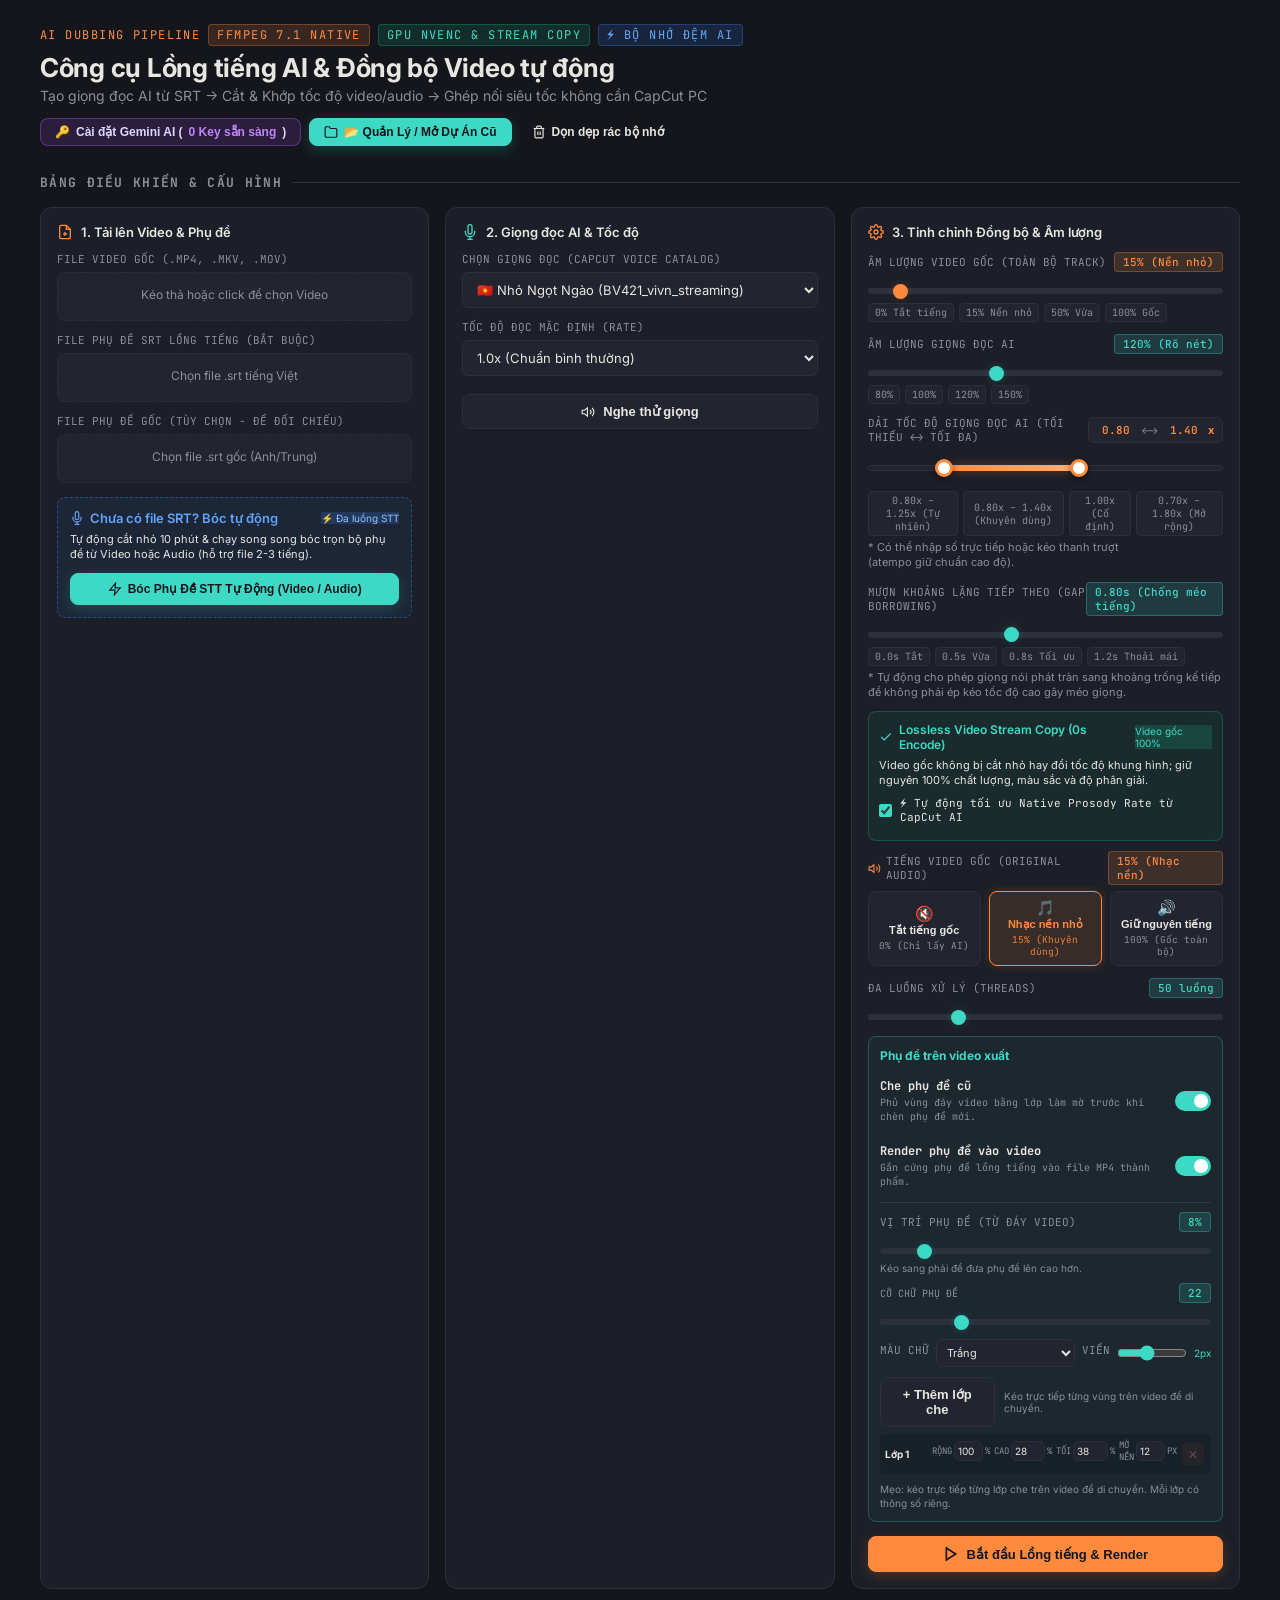
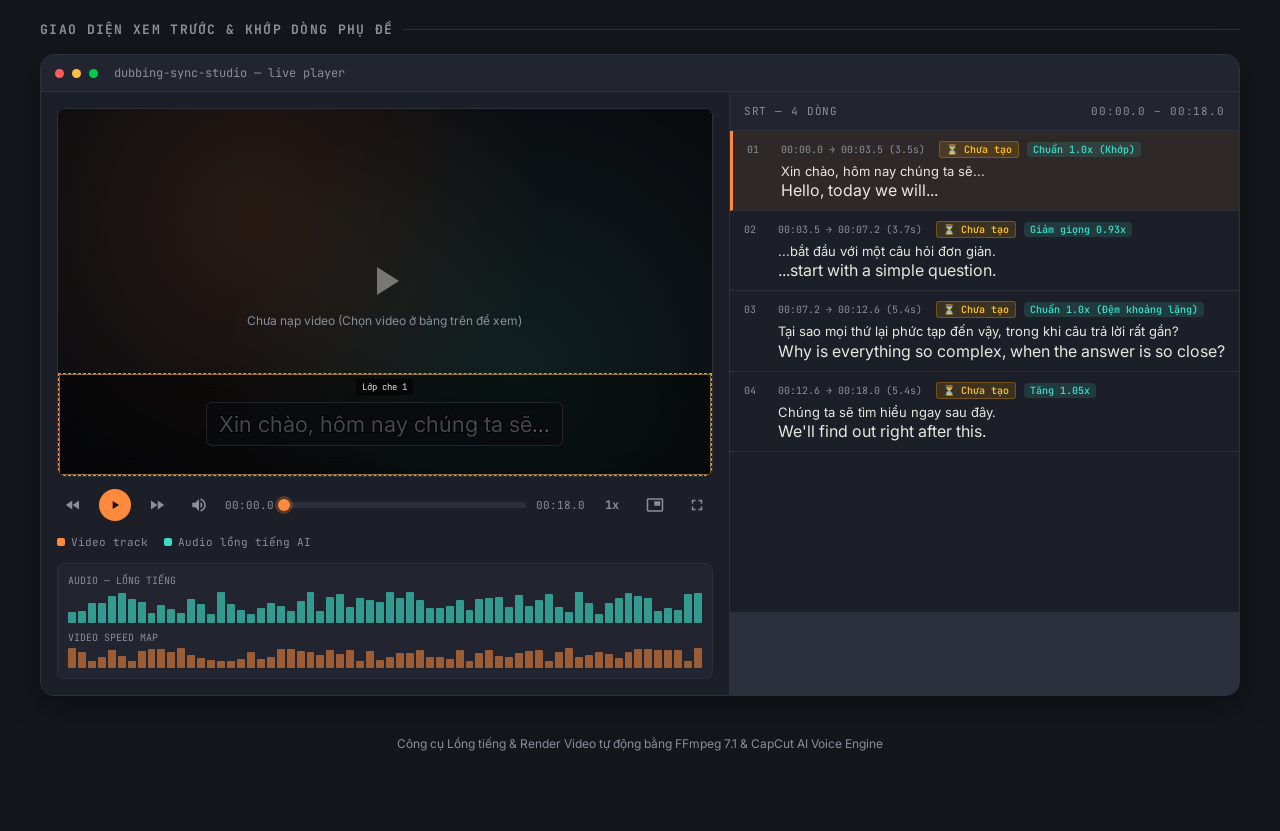
==== commit 3e067e40: "push chưa kiểm tra" ====
--- a/static/index.html
+++ b/static/index.html
@@ -317,6 +317,37 @@
             </label>
           </div>
 
+          <!-- Original Video Audio Mode Selector -->
+          <div class="slider-group" style="margin-top: 10px;">
+            <div class="slider-header" style="display: flex; justify-content: space-between; align-items: center; margin-bottom: 6px;">
+              <label style="display: flex; align-items: center; gap: 5px; margin-bottom: 0;">
+                <svg width="13" height="13" viewBox="0 0 24 24" fill="none" stroke="var(--amber)" stroke-width="2">
+                  <polygon points="11 5 6 9 2 9 2 15 6 15 11 19 11 5"></polygon>
+                  <path d="M19.07 4.93a10 10 0 0 1 0 14.14M15.54 8.46a5 5 0 0 1 0 7.07"></path>
+                </svg>
+                Tiếng Video Gốc (Original Audio)
+              </label>
+              <span id="origAudioQuickBadge" class="slider-badge badge-amber">15% (Nhạc nền)</span>
+            </div>
+            <div class="orig-audio-mode-selector">
+              <button type="button" class="orig-audio-btn" data-val="0" id="btnOrigMute" title="Tắt hoàn toàn âm thanh của video gốc, chỉ giữ giọng lồng tiếng AI">
+                <span class="btn-icon">🔇</span>
+                <span class="btn-title">Tắt tiếng gốc</span>
+                <span class="btn-sub">0% (Chỉ lấy AI)</span>
+              </button>
+              <button type="button" class="orig-audio-btn active" data-val="15" id="btnOrigBg" title="Hạ nhỏ âm lượng video gốc làm nhạc nền nhẹ phía dưới">
+                <span class="btn-icon">🎵</span>
+                <span class="btn-title">Nhạc nền nhỏ</span>
+                <span class="btn-sub">15% (Khuyên dùng)</span>
+              </button>
+              <button type="button" class="orig-audio-btn" data-val="100" id="btnOrigKeep" title="Giữ nguyên 100% âm lượng gốc của video hòa trộn với giọng AI">
+                <span class="btn-icon">🔊</span>
+                <span class="btn-title">Giữ nguyên tiếng</span>
+                <span class="btn-sub">100% (Gốc toàn bộ)</span>
+              </button>
+            </div>
+          </div>
+
           <!-- Threads Slider -->
           <div class="slider-group" style="margin-top: 10px;">
             <div class="slider-header">
@@ -325,6 +356,58 @@
             </div>
             <input type="range" id="threadsSlider" class="slider-input slider-teal" min="1" max="200" value="50"
               step="1">
+          </div>
+
+          <!-- Subtitle output controls -->
+          <div class="subtitle-output-settings">
+            <div class="subtitle-output-title">Phụ đề trên video xuất</div>
+            <label class="toggle-setting">
+              <span>
+                <strong>Che phụ đề cũ</strong>
+                <small>Phủ vùng đáy video bằng lớp làm mờ trước khi chèn phụ đề mới.</small>
+              </span>
+              <input type="checkbox" id="subtitleOverlayEnabled" checked>
+              <i aria-hidden="true"></i>
+            </label>
+            <label class="toggle-setting">
+              <span>
+                <strong>Render phụ đề vào video</strong>
+                <small>Gắn cứng phụ đề lồng tiếng vào file MP4 thành phẩm.</small>
+              </span>
+              <input type="checkbox" id="burnSubtitlesEnabled" checked>
+              <i aria-hidden="true"></i>
+            </label>
+            <div class="slider-group subtitle-position-setting">
+              <div class="slider-header">
+                <label for="subtitlePositionSlider">Vị trí phụ đề (từ đáy video)</label>
+                <span id="subtitlePositionBadge" class="slider-badge badge-teal">8%</span>
+              </div>
+              <input type="range" id="subtitlePositionSlider" class="slider-input slider-teal" min="3" max="45" value="8" step="1">
+              <div class="subtitle-position-hint">Kéo sang phải để đưa phụ đề lên cao hơn.</div>
+            </div>
+            <div class="subtitle-editor-grid">
+              <div class="slider-group">
+                <div class="slider-header"><label>Cỡ chữ phụ đề</label><span id="subtitleFontSizeBadge" class="slider-badge badge-teal">22</span></div>
+                <input type="range" id="subtitleFontSizeSlider" class="slider-input slider-teal" min="14" max="48" value="22" step="1">
+              </div>
+            </div>
+            <div class="subtitle-style-row">
+              <label for="subtitleColorSelect">Màu chữ</label>
+              <select id="subtitleColorSelect">
+                <option value="white" selected>Trắng</option>
+                <option value="yellow">Vàng</option>
+                <option value="cyan">Xanh ngọc</option>
+              </select>
+              <label for="subtitleOutlineSlider">Viền</label>
+              <input type="range" id="subtitleOutlineSlider" min="0" max="5" value="2" step="1">
+              <span id="subtitleOutlineBadge">2px</span>
+            </div>
+            <div class="mask-layer-actions">
+              <button type="button" class="btn btn-outline btn-sm" id="btnAddMaskLayer">+ Thêm lớp che</button>
+              <span>Kéo trực tiếp từng vùng trên video để di chuyển.</span>
+            </div>
+            <div class="mask-layer-list" id="maskLayerList"></div>
+            <div class="subtitle-editor-tip">Mẹo: kéo trực tiếp từng lớp che trên video để di chuyển. Mỗi lớp có thông số riêng.</div>
           </div>
 
           <div class="form-group" style="margin-top: 14px;">
@@ -380,6 +463,7 @@
               <div class="caption" id="captionBox" style="display:none;">
                 <span id="captionText"></span>
               </div>
+              <div class="subtitle-mask-layers" id="subtitleMaskLayers" aria-hidden="true"></div>
             </div>
 
             <div class="transport">
@@ -833,4 +917,4 @@
   <script src="/static/app.js"></script>
 </body>
 
-</html>+</html>
--- a/static/style.css
+++ b/static/style.css
@@ -365,6 +365,100 @@
   border-color: var(--amber);
 }
 
+/* ORIGINAL AUDIO MODE SELECTOR */
+.orig-audio-mode-selector {
+  display: grid;
+  grid-template-columns: repeat(3, 1fr);
+  gap: 8px;
+  margin-top: 4px;
+}
+
+.orig-audio-btn {
+  background: var(--panel-2);
+  border: 1px solid var(--line);
+  border-radius: 8px;
+  padding: 8px 6px;
+  display: flex;
+  flex-direction: column;
+  align-items: center;
+  justify-content: center;
+  gap: 3px;
+  cursor: pointer;
+  transition: all 0.2s cubic-bezier(0.4, 0, 0.2, 1);
+  color: var(--muted);
+  text-align: center;
+  user-select: none;
+}
+
+.orig-audio-btn:hover {
+  background: var(--panel-hover);
+  border-color: var(--muted);
+  color: var(--text);
+  transform: translateY(-1px);
+}
+
+.orig-audio-btn .btn-icon {
+  font-size: 15px;
+  line-height: 1;
+}
+
+.orig-audio-btn .btn-title {
+  font-size: 11px;
+  font-weight: 600;
+  color: var(--text);
+  line-height: 1.2;
+}
+
+.orig-audio-btn .btn-sub {
+  font-size: 9.5px;
+  color: var(--muted);
+  font-family: 'JetBrains Mono', monospace;
+  line-height: 1.2;
+}
+
+.orig-audio-btn.active {
+  background: rgba(255, 138, 61, 0.12);
+  border-color: var(--amber);
+  color: var(--text);
+  box-shadow: 0 0 10px rgba(255, 138, 61, 0.2);
+}
+
+.orig-audio-btn.active .btn-title {
+  color: var(--amber);
+}
+
+.orig-audio-btn.active .btn-sub {
+  color: rgba(255, 138, 61, 0.9);
+}
+
+.orig-audio-btn[data-val="0"].active {
+  background: rgba(255, 93, 93, 0.12);
+  border-color: var(--red);
+  box-shadow: 0 0 10px rgba(255, 93, 93, 0.2);
+}
+
+.orig-audio-btn[data-val="0"].active .btn-title {
+  color: var(--red);
+}
+
+.orig-audio-btn[data-val="0"].active .btn-sub {
+  color: rgba(255, 93, 93, 0.9);
+}
+
+.orig-audio-btn[data-val="100"].active {
+  background: rgba(61, 217, 197, 0.12);
+  border-color: var(--teal);
+  box-shadow: 0 0 10px rgba(61, 217, 197, 0.2);
+}
+
+.orig-audio-btn[data-val="100"].active .btn-title {
+  color: var(--teal);
+}
+
+.orig-audio-btn[data-val="100"].active .btn-sub {
+  color: rgba(61, 217, 197, 0.9);
+}
+
 /* BUTTONS */
 .btn {
   background: var(--panel-2);
@@ -542,7 +636,7 @@
 
 .screen .caption {
   position: absolute;
-  bottom: 14px;
+  bottom: 8%;
   left: 0;
   right: 0;
   text-align: center;
@@ -556,7 +650,8 @@
   backdrop-filter: blur(4px);
   padding: 6px 12px;
   border-radius: 6px;
-  color: #fff;
+  color: var(--caption-color, #fff);
+  -webkit-text-stroke: var(--caption-outline, 0px) rgba(0, 0, 0, 0.72);
   line-height: 1.4;
   border: 1px solid rgba(255, 255, 255, 0.1);
   display: inline-block;
@@ -1818,4 +1913,62 @@
 .render-stats-hud b {
   color: #34D399;
   font-weight: 700;
-}+}
+
+.subtitle-mask-preview {
+  position: absolute;
+  left: 0;
+  right: 0;
+  bottom: 0;
+  height: 28%;
+  display: none;
+  pointer-events: none;
+  background: linear-gradient(to bottom, rgba(0, 0, 0, 0.04), rgba(0, 0, 0, 0.58));
+  backdrop-filter: blur(10px);
+}
+.subtitle-mask-preview.is-visible { display: block; }
+.screen .caption { z-index: 2; }
+.screen .caption:not([style*="display: none"]) { cursor: ns-resize; }
+.subtitle-mask-resize-handle { position: absolute; left: 8%; right: 8%; height: 10px; margin-bottom: -5px; display: none; cursor: ns-resize; z-index: 3; }
+.subtitle-mask-resize-handle::before { content: ''; display: block; width: 38px; height: 3px; margin: 3px auto; border-radius: 4px; background: rgba(255,255,255,.8); box-shadow: 0 0 0 1px rgba(0,0,0,.45); }
+.subtitle-mask-resize-handle.is-visible { display: block; }
+
+.subtitle-output-settings { margin-top: 12px; padding: 11px; border: 1px solid rgba(61, 217, 197, 0.25); border-radius: 8px; background: rgba(61, 217, 197, 0.045); }
+.subtitle-output-title { font-size: 12px; color: var(--teal); font-weight: 700; margin-bottom: 8px; }
+.toggle-setting { display: flex; align-items: center; justify-content: space-between; gap: 12px; cursor: pointer; padding: 7px 0; text-transform: none; }
+.toggle-setting strong, .toggle-setting small { display: block; }
+.toggle-setting strong { font-size: 12px; color: var(--text); }
+.toggle-setting small { margin-top: 2px; font-size: 10px; color: var(--muted); line-height: 1.35; }
+.toggle-setting input { position: absolute; opacity: 0; }
+.toggle-setting i { position: relative; flex: 0 0 36px; width: 36px; height: 20px; border-radius: 12px; background: #3a3f4c; transition: background .2s ease; }
+.toggle-setting i::after { content: ''; position: absolute; top: 3px; left: 3px; width: 14px; height: 14px; border-radius: 50%; background: #fff; transition: transform .2s ease; }
+.toggle-setting input:checked + i { background: var(--teal); }
+.toggle-setting input:checked + i::after { transform: translateX(16px); }
+.toggle-setting input:focus-visible + i { outline: 2px solid var(--amber); outline-offset: 2px; }
+.subtitle-position-setting { margin: 7px 0 0; padding-top: 9px; border-top: 1px solid rgba(255,255,255,.08); }
+.subtitle-position-hint { font-size: 10px; color: var(--muted); margin-top: 4px; }
+.subtitle-editor-grid { display: grid; grid-template-columns: 1fr; gap: 7px; margin-top: 9px; }
+.subtitle-editor-grid .slider-group { margin: 0; }
+.subtitle-editor-grid .slider-header label { font-size: 10px; }
+.subtitle-style-row { display: grid; grid-template-columns: auto minmax(70px, 1fr) auto 70px auto; align-items: center; gap: 7px; margin-top: 10px; font-size: 10px; color: var(--muted); }
+.subtitle-style-row select { min-width: 0; padding: 5px 6px; font-size: 11px; }
+.subtitle-style-row input { min-width: 0; accent-color: var(--teal); }
+.subtitle-style-row span { color: var(--teal); font-size: 10px; }
+.subtitle-editor-tip { margin-top: 9px; font-size: 10px; line-height: 1.35; color: var(--muted); }
+.mask-layer-actions { display: flex; align-items: center; gap: 9px; margin-top: 10px; }
+.mask-layer-actions span { font-size: 10px; color: var(--muted); }
+.mask-layer-list { display: grid; gap: 5px; margin-top: 7px; }
+.mask-layer-row { display: grid; grid-template-columns: 42px minmax(0, 1fr) 24px; align-items: center; gap: 5px; padding: 5px; border-radius: 5px; background: rgba(0,0,0,.16); font-size: 10px; color: var(--muted); }
+.mask-layer-row strong { color: var(--text); font-size: 10px; }
+.mask-layer-controls { display: grid; grid-template-columns: repeat(4, minmax(0, 1fr)); gap: 4px; }
+.mask-layer-row label { display: flex; align-items: center; min-width: 0; gap: 2px; font-size: 9px; }
+.mask-layer-row input { width: 100%; min-width: 0; padding: 3px; font-size: 10px; }
+.mask-layer-row input[type="number"] { appearance: textfield; -moz-appearance: textfield; }
+.mask-layer-row input[type="number"]::-webkit-inner-spin-button,
+.mask-layer-row input[type="number"]::-webkit-outer-spin-button { appearance: none; margin: 0; }
+.mask-layer-delete { width: 22px; height: 22px; border: 0; border-radius: 4px; background: rgba(255, 93, 93, .15); color: #ff8b8b; cursor: pointer; font-size: 17px; line-height: 1; }
+.mask-layer-delete:disabled { opacity: .35; cursor: not-allowed; }
+.subtitle-mask-layers { position: absolute; inset: 0; z-index: 1; pointer-events: none; }
+.subtitle-mask-layer { position: absolute; box-sizing: border-box; display: flex; align-items: flex-start; justify-content: center; padding-top: 5px; border: 1px dashed rgba(255,255,255,.48); pointer-events: auto; cursor: move; overflow: hidden; }
+.subtitle-mask-layer.active { border-color: var(--amber); box-shadow: inset 0 0 0 1px rgba(255, 189, 68, .55); }
+.subtitle-mask-layer span { padding: 2px 6px; border-radius: 3px; background: rgba(0,0,0,.55); color: rgba(255,255,255,.88); font: 9px 'JetBrains Mono', monospace; white-space: nowrap; }
